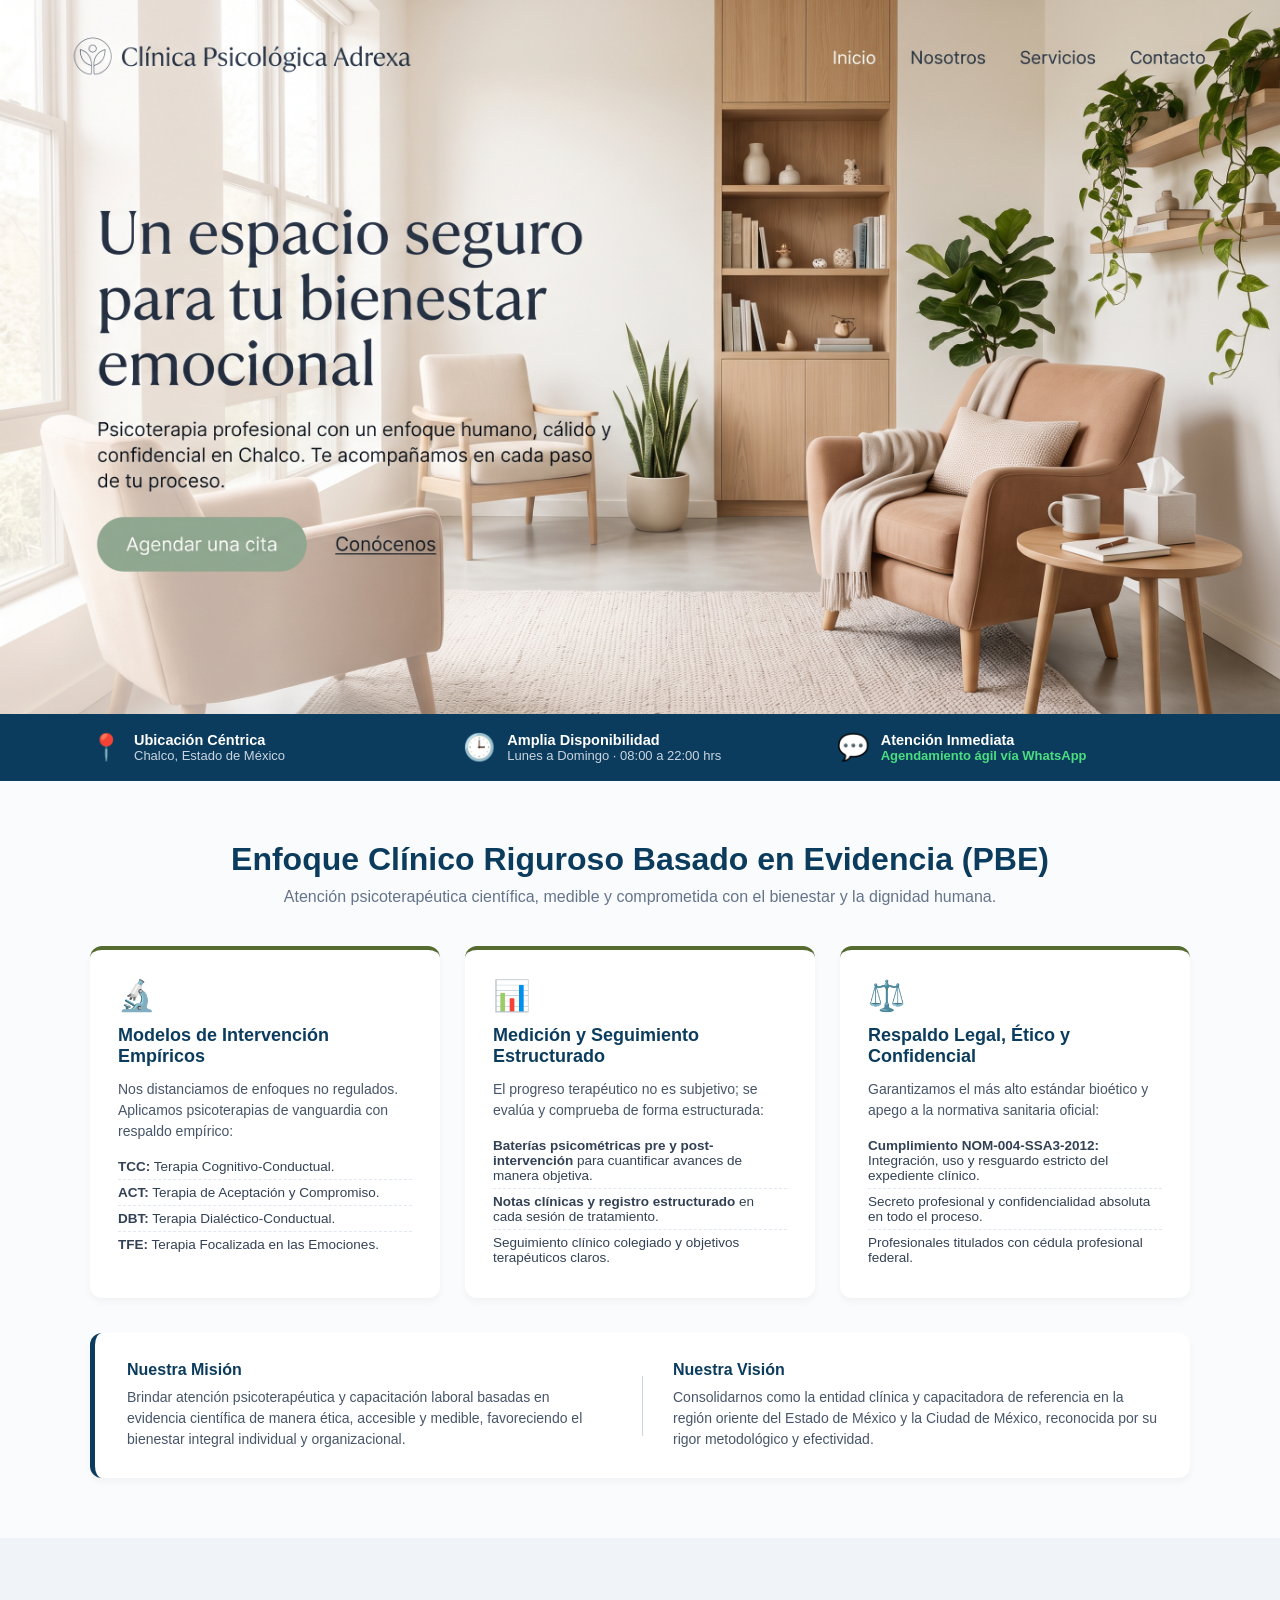
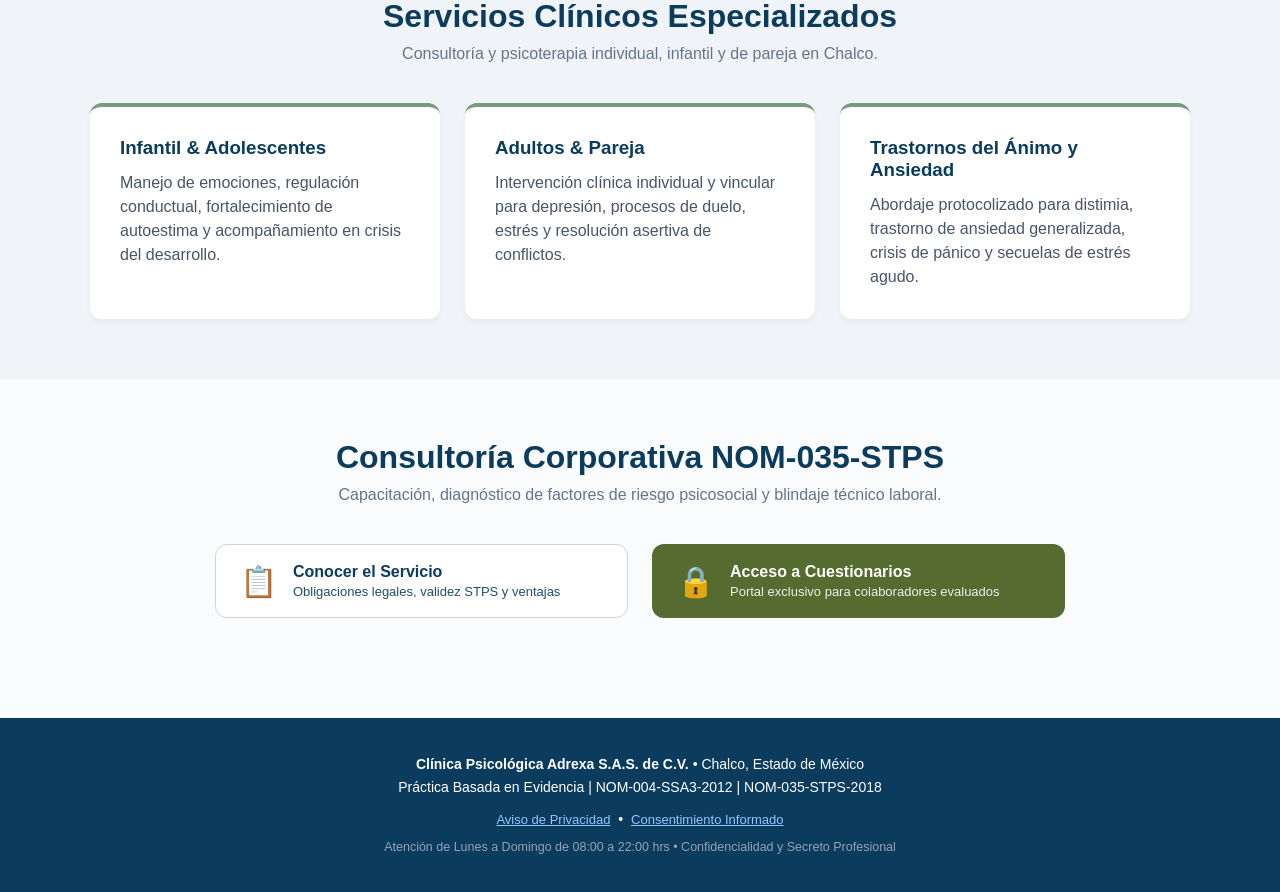
==== index.html @ f2e5c0a6 "Repara jerarquia de modales y vinculacion DOM en app.js" ====
<!DOCTYPE html>
<html lang="es">
<head>
  <meta charset="UTF-8">
  <meta name="viewport" content="width=device-width, initial-scale=1.0">
  <title>Clínica Psicológica Adrexa</title>
  <link rel="stylesheet" href="styles.css">
</head>
<body>

  <!-- PORTADA HERO -->
  <header class="hero-wrapper">
    <div class="hero-image-container">
      <img src="hero.jpg" alt="Clínica Psicológica Adrexa - Consultorio y Bienestar Emocional" class="hero-img">
      <a href="https://wa.me/5215538154148?text=Hola,%20me%20gustaría%20agendar%20una%20cita%20en%20Clínica%20Psicológica%20Adrexa" target="_blank" class="hotspot btn-cita" title="Agendar una cita por WhatsApp"></a>
      <a href="#nosotros" class="hotspot btn-conocenos" title="Conoce nuestra clínica"></a>
      <a href="#servicios" class="hotspot nav-servicios" title="Servicios Clínicos"></a>
      <a href="#nom035" class="hotspot nav-contacto" title="Consultoría NOM-035"></a>
    </div>
  </header>

  <!-- BARRA LOGÍSTICA Y CONTACTO RÁPIDO -->
  <section class="logistica-bar">
    <div class="container logistica-grid">
      <div class="logistica-item">
        <span class="logistica-icon">📍</span>
        <div>
          <strong>Ubicación Céntrica</strong>
          <p>Chalco, Estado de México</p>
        </div>
      </div>
      <div class="logistica-item">
        <span class="logistica-icon">🕒</span>
        <div>
          <strong>Amplia Disponibilidad</strong>
          <p>Lunes a Domingo · 08:00 a 22:00 hrs</p>
        </div>
      </div>
      <div class="logistica-item">
        <span class="logistica-icon">💬</span>
        <div>
          <strong>Atención Inmediata</strong>
          <p><a href="https://wa.me/5215538154148?text=Hola,%20solicito%20información%20para%20una%20consulta" target="_blank" class="link-wa">Agendamiento ágil vía WhatsApp</a></p>
        </div>
      </div>
    </div>
  </section>

  <!-- SECCIÓN NOSOTROS Y ENFOQUE BASADO EN EVIDENCIA -->
  <section id="nosotros" class="section">
    <div class="container">
      <h2 class="section-title">Enfoque Clínico Riguroso Basado en Evidencia (PBE)</h2>
      <p class="section-sub">Atención psicoterapéutica científica, medible y comprometida con el bienestar y la dignidad humana.</p>

      <div class="nosotros-grid">
        <div class="nosotros-card">
          <div class="card-icon">🔬</div>
          <h3>Modelos de Intervención Empíricos</h3>
          <p>Nos distanciamos de enfoques no regulados. Aplicamos psicoterapias de vanguardia con respaldo empírico:</p>
          <ul class="lista-modelos">
            <li><strong>TCC:</strong> Terapia Cognitivo-Conductual.</li>
            <li><strong>ACT:</strong> Terapia de Aceptación y Compromiso.</li>
            <li><strong>DBT:</strong> Terapia Dialéctico-Conductual.</li>
            <li><strong>TFE:</strong> Terapia Focalizada en las Emociones.</li>
          </ul>
        </div>

        <div class="nosotros-card">
          <div class="card-icon">📊</div>
          <h3>Medición y Seguimiento Estructurado</h3>
          <p>El progreso terapéutico no es subjetivo; se evalúa y comprueba de forma estructurada:</p>
          <ul class="lista-modelos">
            <li><strong>Baterías psicométricas pre y post-intervención</strong> para cuantificar avances de manera objetiva.</li>
            <li><strong>Notas clínicas y registro estructurado</strong> en cada sesión de tratamiento.</li>
            <li>Seguimiento clínico colegiado y objetivos terapéuticos claros.</li>
          </ul>
        </div>

        <div class="nosotros-card">
          <div class="card-icon">⚖️</div>
          <h3>Respaldo Legal, Ético y Confidencial</h3>
          <p>Garantizamos el más alto estándar bioético y apego a la normativa sanitaria oficial:</p>
          <ul class="lista-modelos">
            <li><strong>Cumplimiento NOM-004-SSA3-2012:</strong> Integración, uso y resguardo estricto del expediente clínico.</li>
            <li>Secreto profesional y confidencialidad absoluta en todo el proceso.</li>
            <li>Profesionales titulados con cédula profesional federal.</li>
          </ul>
        </div>
      </div>

      <!-- FILOSOFÍA INSTITUCIONAL -->
      <div class="filosofia-box">
        <div class="filosofia-item">
          <h4>Nuestra Misión</h4>
          <p>Brindar atención psicoterapéutica y capacitación laboral basadas en evidencia científica de manera ética, accesible y medible, favoreciendo el bienestar integral individual y organizacional.</p>
        </div>
        <div class="filosofia-divider"></div>
        <div class="filosofia-item">
          <h4>Nuestra Visión</h4>
          <p>Consolidarnos como la entidad clínica y capacitadora de referencia en la región oriente del Estado de México y la Ciudad de México, reconocida por su rigor metodológico y efectividad.</p>
        </div>
      </div>
    </div>
  </section>

  <!-- SERVICIOS CLÍNICOS -->
  <section id="servicios" class="section bg-light">
    <div class="container">
      <h2 class="section-title">Servicios Clínicos Especializados</h2>
      <p class="section-sub">Consultoría y psicoterapia individual, infantil y de pareja en Chalco.</p>
      
      <div class="grid-services">
        <div class="card">
          <h3>Infantil & Adolescentes</h3>
          <p>Manejo de emociones, regulación conductual, fortalecimiento de autoestima y acompañamiento en crisis del desarrollo.</p>
        </div>
        <div class="card">
          <h3>Adultos & Pareja</h3>
          <p>Intervención clínica individual y vincular para depresión, procesos de duelo, estrés y resolución asertiva de conflictos.</p>
        </div>
        <div class="card">
          <h3>Trastornos del Ánimo y Ansiedad</h3>
          <p>Abordaje protocolizado para distimia, trastorno de ansiedad generalizada, crisis de pánico y secuelas de estrés agudo.</p>
        </div>
      </div>
    </div>
  </section>

  <!-- MÓDULO NOM-035 INTEGRAL -->
  <section id="nom035" class="section">
    <div class="container">
      <h2 class="section-title">Consultoría Corporativa NOM-035-STPS</h2>
      <p class="section-sub">Capacitación, diagnóstico de factores de riesgo psicosocial y blindaje técnico laboral.</p>

      <!-- DOS BOTONES PRINCIPALES NOM-035 -->
      <div class="nom035-actions-wrapper">
        <button type="button" class="btn-nom btn-info" id="btn-abrir-info">
          <span class="btn-icon">📋</span>
          <span class="btn-text">
            <strong>Conocer el Servicio</strong>
            <small>Obligaciones legales, validez STPS y ventajas</small>
          </span>
        </button>

        <button type="button" class="btn-nom btn-acceso" id="btn-abrir-login">
          <span class="btn-icon">🔒</span>
          <span class="btn-text">
            <strong>Acceso a Cuestionarios</strong>
            <small>Portal exclusivo para colaboradores evaluados</small>
          </span>
        </button>
      </div>

      <!-- MODAL 1: INFORMACIÓN CORPORATIVA Y VENTAJAS -->
      <div id="modal-info-nom" class="modal-overlay hidden">
        <div class="modal-card modal-lg">
          <button type="button" class="modal-close" id="btn-cerrar-info">&times;</button>
          <h3 class="modal-title">Programa Integral NOM-035-STPS y Salud Ocupacional</h3>
          
          <div class="info-content-grid">
            <div class="info-box">
              <h4>¿Qué es la NOM-035?</h4>
              <p>Norma oficial obligatoria en México para identificar, analizar y prevenir factores de riesgo psicosocial, fortaleciendo un entorno organizacional favorable.</p>
            </div>

            <div class="info-box">
              <h4>Validez Oficial STPS y Carpetas de Auditoría</h4>
              <p>Contamos con <strong>capacidad legal para expedir constancias oficiales de competencias laborales (Formato DC-3 de la STPS)</strong> y entregamos carpetas técnicas completas preparadas para inspecciones laborales.</p>
            </div>

            <div class="info-box">
              <h4>Atención a Eventos Traumáticos (ATS y PAP)</h4>
              <p>Aplicación de protocolos de <strong>Primeros Auxilios Psicológicos (PAP)</strong> y <strong>canalización clínica inmediata</strong> para colaboradores que han sufrido asaltos, accidentes o siniestros graves.</p>
            </div>

            <div class="info-box destacada">
              <h4>¿Por qué contratarlo con Clínica Psicológica Adrexa?</h4>
              <ul>
                <li><strong>Dirección y equipo clínico con cédula profesional</strong> en psicología clínica y de la salud.</li>
                <li><strong>Resguardo médico y bioético:</strong> Expedientes clínicos bajo la estricta confidencialidad de la NOM-004-SSA3-2012.</li>
                <li><strong>Solución integral:</strong> Diagnóstico digital, capacitación oficial DC-3 e intervención terapéutica directa.</li>
              </ul>
            </div>
          </div>

          <div class="modal-footer text-center">
            <a href="https://wa.me/5215538154148?text=Hola,%20solicito%20una%20propuesta%20corporativa%20para%20la%20NOM-035" class="btn-cotizar-modal" target="_blank" rel="noopener noreferrer">
              Solicitar propuesta corporativa
            </a>
          </div>
        </div>
      </div>

      <!-- MODAL 2: VENTANA DE ACCESO CON USUARIO Y CONTRASEÑA -->
      <div id="modal-login-nom" class="modal-overlay hidden">
        <div class="modal-card modal-sm">
          <button type="button" class="modal-close" id="btn-cerrar-login">&times;</button>
          <div class="login-header text-center">
            <div class="lock-circle">🔐</div>
            <h3>Portal de Evaluación NOM-035</h3>
            <p>Ingrese las credenciales asignadas por su departamento de Recursos Humanos o Dirección.</p>
          </div>

          <form id="form-login-nom">
            <div class="form-group">
              <label for="nom-user">Usuario / Clave de Empresa</label>
              <input type="text" id="nom-user" required placeholder="Ej. DEMO">
            </div>
            <div class="form-group">
              <label for="nom-pass">Contraseña de Acceso</label>
              <input type="password" id="nom-pass" required placeholder="••••••••">
            </div>
            <div id="login-error-msg" class="login-error hidden">
              Credenciales no válidas. Verifique con su empresa o administrador.
            </div>
            <button type="submit" class="btn-submit-login">Ingresar a la Evaluación</button>
          </form>
        </div>
      </div>

      <!-- MODAL 3: AVISO DE PRIVACIDAD INTEGRAL -->
      <div id="modal-privacidad" class="modal-overlay hidden">
        <div class="modal-card modal-lg">
          <button type="button" class="modal-close" id="btn-cerrar-privacidad">&times;</button>
          <h3 class="modal-title">Aviso de Privacidad Integral</h3>
          <div class="legal-content-scroll">
            <p><strong>Clínica Psicológica Adrexa S.A.S. de C.V.</strong>, con domicilio en Chalco, Estado de México, y portal web <code>clinic-adrexa.com</code>, en estricto cumplimiento con la <strong>Ley Federal de Protección de Datos Personales en Posesión de los Particulares (LFPDPPP)</strong> y la <strong>NOM-004-SSA3-2012 (Del expediente clínico)</strong>, informa:</p>
            
            <h4>1. Datos Personales Sensibles Recabados</h4>
            <p>Recabamos datos de identificación y datos personales sensibles relativos al estado de salud mental, síntomas emocionales, historial clínico y respuestas a cuestionarios estandarizados de la <strong>NOM-035-STPS-2018</strong> y tamizajes de Acontecimientos Traumáticos Severos (ATS).</p>

            <h4>2. Finalidades del Tratamiento</h4>
            <ul>
              <li>Integración y custodia del Expediente Clínico conforme a la NOM-004-SSA3-2012 y el secreto profesional.</li>
              <li>Diagnóstico, calificación técnica y análisis de factores de riesgo psicosocial en el trabajo.</li>
              <li>Emisión de Constancias de Competencias Laborales (Formato DC-3 ante la STPS) y carpetas técnicas de auditoría.</li>
              <li>Canalización clínica inmediata y primeros auxilios psicológicos para trabajadores con afectación postraumática.</li>
            </ul>

            <h4>3. Confidencialidad Estricta y No Represalias</h4>
            <p>Bajo ninguna circunstancia se entregarán respuestas individuales ni expedientes clínicos de los trabajadores a las empresas empleadoras. A las organizaciones solo se les entregan reportes estadísticos globales disociados para el cumplimiento de la norma.</p>

            <h4>4. Ejercicio de Derechos ARCO</h4>
            <p>Usted puede ejercer sus derechos de Acceso, Rectificación, Cancelación y Oposición (ARCO) comunicándose a través de nuestros canales oficiales. La cancelación de datos clínicos se apega a los plazos legales mínimos de conservación de 5 años previstos por la norma sanitaria.</p>

            <h4>5. Emergencias</h4>
            <p>Este portal no sustituye servicios de urgencias médicas ni psiquiátricas. En caso de crisis aguda llame al 911 o a la Línea de la Vida (800 911 2000).</p>
          </div>
        </div>
      </div>

      <!-- MODAL 4: CONSENTIMIENTO INFORMADO -->
      <div id="modal-consentimiento" class="modal-overlay hidden">
        <div class="modal-card modal-lg">
          <button type="button" class="modal-close" id="btn-cerrar-consentimiento">&times;</button>
          <h3 class="modal-title">Consentimiento Informado para Evaluación y Atención Clínica</h3>
          <div class="legal-content-scroll">
            <h4>1. Enfoque Basado en Evidencia</h4>
            <p>Declaro entender que las evaluaciones e intervenciones de Clínica Psicológica Adrexa se basan en la <strong>Práctica Basada en Evidencia (PBE)</strong> mediante modelos de Terapia Cognitivo-Conductual (TCC), Terapia de Aceptación y Compromiso (ACT) y terapias contextuales, a cargo de profesionales con cédula profesional federal.</p>

            <h4>2. Secreto Profesional y Excepciones</h4>
            <p>Toda la información proporcionada está bajo el secreto profesional bioético y legal. Solo se revelará ante orden judicial o cuando exista un riesgo inminente y grave para la vida o integridad de la persona o de terceros.</p>

            <h4>3. Participación en Evaluaciones Laborales NOM-035</h4>
            <p>Entiendo que mi participación tiene fines de evaluación ambiental y de factores de riesgo psicosocial en el centro de trabajo. Mis respuestas son confidenciales y no constituyen un instrumento punitivo ni condicionante de mi empleo.</p>
          </div>
        </div>
      </div>

      <!-- CONTENEDOR PRIVADO (OCULTO POR DEFECTO HASTA INICIAR SESIÓN) -->
      <div id="cuestionario-privado-container" class="hidden">
        <div class="banner-autenticado">
          <div>
            <strong>Empresa Activa:</strong> <span id="empresa-autenticada-label">Empresa Registrada</span>
          </div>
          <button type="button" id="btn-cerrar-sesion" class="btn-logout">Cerrar Sesión</button>
        </div>

        <div class="form-container">
          <!-- PESTAÑAS SELECTORAS DEL TIPO DE EVALUACIÓN -->
          <div class="tabs-evaluacion">
            <button type="button" id="tab-ats" class="btn-tab active" onclick="cambiarModulo('ATS')">
              ⚠️ Guía I: Acontecimientos Traumáticos (ATS)
            </button>
            <button type="button" id="tab-factores" class="btn-tab" onclick="cambiarModulo('FACTORES')">
              📊 Guía II / III: Factores de Riesgo Psicosocial
            </button>
            <button type="button" id="tab-buzon" class="btn-tab" onclick="cambiarModulo('BUZON')">
              🛡️ Buzón Confidencial de Denuncias
            </button>
          </div>

          <!-- DESPLEGABLE INSTITUCIONAL: POLÍTICA DE PREVENCIÓN NOM-035 -->
          <div class="politica-acordeon-box">
            <button type="button" class="btn-acordeon-politica" onclick="togglePolitica()">
              <span>📜 Ver Política Institucional de Prevención NOM-035-STPS-2018</span>
              <span id="icono-acordeon">▼</span>
            </button>
            <div id="contenido-politica" class="contenido-politica-desplegable" style="display: none;">
              <h4>Política de Prevención de Riesgos Psicosociales y Promoción del Entorno Organizacional Favorable</h4>
              <p><strong>Clínica Psicológica Adrexa S.A.S. de C.V.</strong> pone a disposición de las personas trabajadoras los compromisos esenciales que rigen en este centro de trabajo:</p>
              <ul>
                <li><strong>Condiciones seguras:</strong> Mantenimiento de instalaciones dignas, limpias y libres de condiciones peligrosas o insalubres.</li>
                <li><strong>Cargas equitativas:</strong> Distribución balanceada de actividades laborales conforme a las capacidades y jornada contractual.</li>
                <li><strong>Equilibrio vida-trabajo:</strong> Respeto estricto a los días de descanso, límites de jornada y vida personal o familiar.</li>
                <li><strong>Cero violencia laboral:</strong> Prohibición absoluta de acoso, hostigamiento, burlas, maltratos o descalificación laboral.</li>
                <li><strong>Liderazgo y comunicación:</strong> Trato digno por parte de supervisores, retroalimentación constructiva y canales de denuncia confidenciales sin represalias.</li>
              </ul>
              <p class="nota-politica"><em>* Esta política se integra formalmente en el expediente anual de Seguridad y Salud en el Trabajo conforme a las disposiciones de la STPS.</em></p>
            </div>
          </div>

          <!-- MÓDULO 1: GUÍA I - ATS -->
          <div id="modulo-ats">
            <h3>Guía de Referencia I: Tamizaje de Acontecimientos Traumáticos Severos</h3>
            <p class="instrucciones">
              Este cuestionario permite identificar a trabajadores expuestos a acontecimientos traumáticos severos durante o con motivo del trabajo, y canalizarlos para su debida atención clínica confidencial.
            </p>

            <form id="formulario-ats">
              <div class="form-row">
                <input type="text" id="empresa-ats" placeholder="Nombre de la Empresa *" required>
                <input type="text" id="idEmpleado-ats" placeholder="ID / Folio de Colaborador *" required>
              </div>
              <div class="form-row">
                <input type="text" id="nombre-ats" placeholder="Nombre completo (Opcional)">
                <input type="text" id="puesto-ats" placeholder="Puesto o Área de trabajo *" required>
              </div>

              <!-- SECCIÓN I: ACONTECIMIENTO -->
              <div class="categoria-header">
                <h4>Sección I: Acontecimientos Traumáticos Durante o con Motivo del Trabajo</h4>
              </div>
              <p class="instrucciones-sec">¿Ha presenciado o sufrido alguna vez, durante o con motivo del trabajo, alguno de los siguientes eventos?</p>

              <div class="pregunta-box">
                <p class="pregunta-texto"><strong>1.</strong> Accidente de trabajo grave que tenga como consecuencia la muerte, la pérdida de un miembro o una lesión grave.</p>
                <div class="opciones-ats">
                  <label><input type="radio" name="ats_1" value="si" onchange="verificarSeccionI()" required> Sí</label>
                  <label><input type="radio" name="ats_1" value="no" onchange="verificarSeccionI()"> No</label>
                </div>
              </div>

              <div class="pregunta-box">
                <p class="pregunta-texto"><strong>2.</strong> Asalto con violencia, secuestro o amenaza grave a su integridad física o a la de sus compañeros.</p>
                <div class="opciones-ats">
                  <label><input type="radio" name="ats_2" value="si" onchange="verificarSeccionI()" required> Sí</label>
                  <label><input type="radio" name="ats_2" value="no" onchange="verificarSeccionI()"> No</label>
                </div>
              </div>

              <div class="pregunta-box">
                <p class="pregunta-texto"><strong>3.</strong> Actos violentos que causaron lesiones graves o pusieron en peligro la vida de usted o de terceros.</p>
                <div class="opciones-ats">
                  <label><input type="radio" name="ats_3" value="si" onchange="verificarSeccionI()" required> Sí</label>
                  <label><input type="radio" name="ats_3" value="no" onchange="verificarSeccionI()"> No</label>
                </div>
              </div>

              <div class="pregunta-box">
                <p class="pregunta-texto"><strong>4.</strong> Explosiones, derrumbes, incendios u otros siniestros de consecuencias graves.</p>
                <div class="opciones-ats">
                  <label><input type="radio" name="ats_4" value="si" onchange="verificarSeccionI()" required> Sí</label>
                  <label><input type="radio" name="ats_4" value="no" onchange="verificarSeccionI()"> No</label>
                </div>
              </div>

              <!-- CONTENEDOR DE SÍNTOMAS -->
              <div id="bloque-sintomas-ats" style="display: none;">
                <div class="alerta-normativa">
                  <p>Ha seleccionado al menos un evento traumático severo. Por disposición oficial, responda las siguientes preguntas sobre los síntomas experimentados durante el último mes.</p>
                </div>

                <div class="categoria-header">
                  <h4>Sección II: Recuerdos Persistentes sobre el Acontecimiento</h4>
                </div>
                <div class="pregunta-box">
                  <p class="pregunta-texto"><strong>5.</strong> ¿Ha tenido recuerdos recurrentes e involuntarios que le provocan malestar sobre el evento?</p>
                  <div class="opciones-ats">
                    <label><input type="radio" name="ats_5" value="si"> Sí</label>
                    <label><input type="radio" name="ats_5" value="no"> No</label>
                  </div>
                </div>
                <div class="pregunta-box">
                  <p class="pregunta-texto"><strong>6.</strong> ¿Ha tenido sueños de carácter recurrente sobre el acontecimiento que le producen angustia?</p>
                  <div class="opciones-ats">
                    <label><input type="radio" name="ats_6" value="si"> Sí</label>
                    <label><input type="radio" name="ats_6" value="no"> No</label>
                  </div>
                </div>

                <div class="categoria-header">
                  <h4>Sección III: Esfuerzo por Evitar Circunstancias Parecidas</h4>
                </div>
                <div class="pregunta-box">
                  <p class="pregunta-texto"><strong>7.</strong> ¿Se esfuerza por evitar pensamientos, sentimientos o conversaciones sobre el acontecimiento?</p>
                  <div class="opciones-ats">
                    <label><input type="radio" name="ats_7" value="si"> Sí</label>
                    <label><input type="radio" name="ats_7" value="no"> No</label>
                  </div>
                </div>
                <div class="pregunta-box">
                  <p class="pregunta-texto"><strong>8.</strong> ¿Se esfuerza por evitar actividades, lugares o personas que le recuerdan el evento?</p>
                  <div class="opciones-ats">
                    <label><input type="radio" name="ats_8" value="si"> Sí</label>
                    <label><input type="radio" name="ats_8" value="no"> No</label>
                  </div>
                </div>
                <div class="pregunta-box">
                  <p class="pregunta-texto"><strong>9.</strong> ¿Ha tenido dificultad para recordar algún aspecto importante del acontecimiento?</p>
                  <div class="opciones-ats">
                    <label><input type="radio" name="ats_9" value="si"> Sí</label>
                    <label><input type="radio" name="ats_9" value="no"> No</label>
                  </div>
                </div>
                <div class="pregunta-box">
                  <p class="pregunta-texto"><strong>10.</strong> ¿Ha disminuido notablemente su interés en actividades que antes disfrutaba?</p>
                  <div class="opciones-ats">
                    <label><input type="radio" name="ats_10" value="si"> Sí</label>
                    <label><input type="radio" name="ats_10" value="no"> No</label>
                  </div>
                </div>
                <div class="pregunta-box">
                  <p class="pregunta-texto"><strong>11.</strong> ¿Se ha sentido distanciado o distante de los demás?</p>
                  <div class="opciones-ats">
                    <label><input type="radio" name="ats_11" value="si"> Sí</label>
                    <label><input type="radio" name="ats_11" value="no"> No</label>
                  </div>
                </div>

                <div class="categoria-header">
                  <h4>Sección IV: Afectación y Sobresalto</h4>
                </div>
                <div class="pregunta-box">
                  <p class="pregunta-texto"><strong>12.</strong> ¿Ha tenido dificultades para conciliar o mantener el sueño?</p>
                  <div class="opciones-ats">
                    <label><input type="radio" name="ats_12" value="si"> Sí</label>
                    <label><input type="radio" name="ats_12" value="no"> No</label>
                  </div>
                </div>
                <div class="pregunta-box">
                  <p class="pregunta-texto"><strong>13.</strong> ¿Ha estado particularmente irritable o con ataques de enojo?</p>
                  <div class="opciones-ats">
                    <label><input type="radio" name="ats_13" value="si"> Sí</label>
                    <label><input type="radio" name="ats_13" value="no"> No</label>
                  </div>
                </div>
                <div class="pregunta-box">
                  <p class="pregunta-texto"><strong>14.</strong> ¿Ha tenido dificultad para concentrarse?</p>
                  <div class="opciones-ats">
                    <label><input type="radio" name="ats_14" value="si"> Sí</label>
                    <label><input type="radio" name="ats_14" value="no"> No</label>
                  </div>
                </div>
                <div class="pregunta-box">
                  <p class="pregunta-texto"><strong>15.</strong> ¿Ha estado a la defensiva o hiperalerta sin motivo justificado?</p>
                  <div class="opciones-ats">
                    <label><input type="radio" name="ats_15" value="si"> Sí</label>
                    <label><input type="radio" name="ats_15" value="no"> No</label>
                  </div>
                </div>
                <div class="pregunta-box">
                  <p class="pregunta-texto"><strong>16.</strong> ¿Se sobresalta o asusta con facilidad?</p>
                  <div class="opciones-ats">
                    <label><input type="radio" name="ats_16" value="si"> Sí</label>
                    <label><input type="radio" name="ats_16" value="no"> No</label>
                  </div>
                </div>
              </div>

              <div class="consentimiento-check-box">
                <label class="check-legal">
                  <input type="checkbox" id="check-privacidad-ats" required>
                  <span>
                    He leído y acepto el <a href="javascript:void(0)" class="link-abrir-privacidad">Aviso de Privacidad</a> y el 
                    <a href="javascript:void(0)" class="link-abrir-consentimiento">Consentimiento Informado</a>. Otorgo mi autorización para el tratamiento confidencial de mis datos bajo la <strong>NOM-004-SSA3-2012</strong> y <strong>NOM-035-STPS-2018</strong>.
                  </span>
                </label>
              </div>

              <button type="submit" id="btn-enviar-ats" class="btn-submit">Registrar Tamizaje ATS</button>
            </form>
          </div>

          <!-- MÓDULO 2: GUÍA II Y GUÍA III -->
          <div id="modulo-factores" style="display: none;">
            <h3>Evaluación de Factores de Riesgo Psicosocial</h3>
            
            <div class="selector-guia-box">
              <label for="selectorGuia"><strong>Tamaño del Centro de Trabajo / Instrumento:</strong></label>
              <select id="selectorGuia" class="form-select">
                <option value="II">Guía de Referencia II (16 a 50 colaboradores — 46 reactivos)</option>
                <option value="III">Guía de Referencia III (Más de 50 colaboradores — 72 reactivos)</option>
              </select>
            </div>

            <form id="formulario-nom035">
              <div class="form-row">
                <input type="text" id="empresa" placeholder="Nombre de la Empresa *" required>
                <input type="text" id="idEmpleado" placeholder="ID / Folio de Colaborador *" required>
              </div>
              <div class="form-row">
                <input type="text" id="nombre" placeholder="Nombre completo (Opcional)">
                <input type="text" id="puesto" placeholder="Puesto o Área de trabajo *" required>
              </div>

              <div id="contenedor-preguntas"></div>

              <div class="consentimiento-check-box">
                <label class="check-legal">
                  <input type="checkbox" id="check-privacidad-factores" required>
                  <span>
                    He leído y acepto el <a href="javascript:void(0)" class="link-abrir-privacidad">Aviso de Privacidad</a> y el 
                    <a href="javascript:void(0)" class="link-abrir-consentimiento">Consentimiento Informado</a>. Otorgo mi consentimiento para evaluar mis respuestas bajo el resguardo de la <strong>NOM-035-STPS-2018</strong>.
                  </span>
                </label>
              </div>

              <button type="submit" id="btn-enviar" class="btn-submit">Enviar Evaluación y Registrar Diagnóstico</button>
            </form>
          </div>

          <!-- MÓDULO 3: BUZÓN CONFIDENCIAL DE QUEJAS Y DENUNCIAS -->
          <div id="modulo-buzon" style="display: none;">
            <h3>Buzón Seguro y Confidencial de Denuncias NOM-035</h3>
            <p class="instrucciones">
              Mecanismo protegido para señalar actos de violencia laboral, hostigamiento, acoso o condiciones contrarias al entorno organizacional favorable. Garantía de no represalias y atención confidencial por Clínica Psicológica Adrexa.
            </p>

            <form id="formulario-buzon">
              <div class="form-row">
                <input type="text" id="buzon-empresa" placeholder="Nombre de la Empresa *" required>
                <select id="buzon-modalidad" class="form-select" onchange="alternarAnonimatoBuzon()" required>
                  <option value="Identificada">Presentar Denuncia Identificada</option>
                  <option value="Anonima">Presentar Denuncia Anónima</option>
                </select>
              </div>

              <div id="bloque-datos-promovente" class="form-row">
                <input type="text" id="buzon-nombre" placeholder="Nombre completo de quien promueve">
                <input type="text" id="buzon-contacto" placeholder="Puesto y Teléfono/Correo de contacto">
              </div>

              <div class="form-row">
                <input type="text" id="buzon-senalado" placeholder="Nombre(s) y puesto de la persona señalada *" required>
                <select id="buzon-conducta" class="form-select" required>
                  <option value="" disabled selected>Tipo de conducta o situación *</option>
                  <option value="Acoso psicológico o marginación laboral">Acoso psicológico o marginación laboral</option>
                  <option value="Descalificación y trato denigrante">Descalificación y trato denigrante (burlas, gritos)</option>
                  <option value="Sobrecarga desproporcionada hostil">Sobrecarga de trabajo u órdenes hostiles</option>
                  <option value="Amenazas o intimidación">Amenazas o intimidación de despido/sanción</option>
                  <option value="Agresión física o violencia directa">Agresión física o violencia directa</option>
                  <option value="Otra práctica contraria a la NOM-035">Otra práctica contraria a la NOM-035</option>
                </select>
              </div>

              <div class="pregunta-box">
                <p class="pregunta-texto"><strong>Narración de los hechos:</strong> Describa fechas, lugar, sucesos concretos y testigos si los hubiera.</p>
                <textarea id="buzon-hechos" rows="5" class="form-textarea" placeholder="Escriba aquí los detalles de la situación..." required></textarea>
              </div>

              <button type="submit" id="btn-enviar-buzon" class="btn-submit">Enviar Denuncia Confidencial</button>
            </form>
          </div>
        </div>
      </div>
    </div>
  </section>

  <!-- PIE DE PÁGINA -->
  <footer>
    <p><strong>Clínica Psicológica Adrexa S.A.S. de C.V.</strong> &bull; Chalco, Estado de México</p>
    <p>Práctica Basada en Evidencia | NOM-004-SSA3-2012 | NOM-035-STPS-2018</p>
    <p class="footer-links-legal">
      <a href="javascript:void(0)" class="link-abrir-privacidad">Aviso de Privacidad</a> &bull; 
      <a href="javascript:void(0)" class="link-abrir-consentimiento">Consentimiento Informado</a>
    </p>
    <p class="footer-sub">Atención de Lunes a Domingo de 08:00 a 22:00 hrs &bull; Confidencialidad y Secreto Profesional</p>
  </footer>

  <!-- SCRIPT OFICIAL -->
  <script src="app.js"></script>
</body>
</html>
---- styles.css ----
* {
  margin: 0;
  padding: 0;
  box-sizing: border-box;
  font-family: -apple-system, BlinkMacSystemFont, "Segoe UI", Roboto, sans-serif;
}

body {
  background-color: #fafbfc;
  color: #2c3e50;
}

.hidden {
  display: none !important;
}

/* PORTADA */
.hero-wrapper {
  width: 100%;
  background-color: #f7f5f2;
  display: flex;
  justify-content: center;
}

.hero-image-container {
  position: relative;
  width: 100%;
  max-width: 1920px;
  line-height: 0;
}

.hero-img {
  width: 100%;
  height: auto;
  display: block;
}

.hotspot {
  position: absolute;
  cursor: pointer;
  z-index: 10;
  border-radius: 20px;
}

.btn-cita {
  top: 72.5%;
  left: 7.2%;
  width: 16%;
  height: 6.8%;
}

.btn-conocenos {
  top: 72.5%;
  left: 24.8%;
  width: 10%;
  height: 6.8%;
}

.nav-servicios {
  top: 6%;
  left: 79%;
  width: 7%;
  height: 4%;
}

.nav-contacto {
  top: 6%;
  left: 87.5%;
  width: 7%;
  height: 4%;
}

/* BARRA LOGÍSTICA */
.logistica-bar {
  background-color: #0b3c5d; /* Azul Helénico */
  color: white;
  padding: 18px 20px;
}

.logistica-grid {
  display: flex;
  justify-content: space-between;
  align-items: center;
  gap: 20px;
  flex-wrap: wrap;
}

.logistica-item {
  display: flex;
  align-items: center;
  gap: 12px;
  flex: 1;
  min-width: 240px;
}

.logistica-icon {
  font-size: 26px;
}

.logistica-item strong {
  display: block;
  font-size: 14.5px;
  color: #ffffff;
}

.logistica-item p {
  font-size: 13px;
  color: #cbd5e1;
  margin: 0;
}

.link-wa {
  color: #4ade80;
  text-decoration: none;
  font-weight: 600;
}

.link-wa:hover {
  text-decoration: underline;
}

/* SECCIONES GENERALES */
.section {
  padding: 60px 20px;
}

.bg-light {
  background-color: #f0f4f8;
}

.container {
  max-width: 1100px;
  margin: 0 auto;
}

.section-title {
  color: #0b3c5d;
  font-size: 32px;
  text-align: center;
  margin-bottom: 10px;
}

.section-sub {
  text-align: center;
  color: #64748b;
  margin-bottom: 40px;
  font-size: 16px;
}

/* SECCIÓN NOSOTROS / PBE */
.nosotros-grid {
  display: grid;
  grid-template-columns: repeat(auto-fit, minmax(300px, 1fr));
  gap: 25px;
  margin-bottom: 35px;
}

.nosotros-card {
  background: white;
  padding: 28px;
  border-radius: 12px;
  box-shadow: 0 4px 6px rgba(0,0,0,0.04);
  border-top: 4px solid #556b2f; /* Verde Oliva */
}

.card-icon {
  font-size: 30px;
  margin-bottom: 12px;
}

.nosotros-card h3 {
  color: #0b3c5d;
  font-size: 18px;
  margin-bottom: 12px;
}

.nosotros-card p {
  font-size: 14px;
  line-height: 1.5;
  color: #475569;
  margin-bottom: 12px;
}

.lista-modelos {
  list-style: none;
  padding: 0;
  margin: 0;
}

.lista-modelos li {
  font-size: 13.5px;
  color: #334155;
  padding: 5px 0;
  border-bottom: 1px dashed #e2e8f0;
}

.lista-modelos li:last-child {
  border-bottom: none;
}

/* FILOSOFÍA INSTITUCIONAL */
.filosofia-box {
  background: white;
  border-radius: 12px;
  padding: 28px 32px;
  display: flex;
  gap: 30px;
  align-items: center;
  box-shadow: 0 4px 6px rgba(0,0,0,0.04);
  border-left: 5px solid #0b3c5d;
}

.filosofia-item {
  flex: 1;
}

.filosofia-item h4 {
  color: #0b3c5d;
  font-size: 16px;
  margin-bottom: 8px;
}

.filosofia-item p {
  font-size: 14px;
  line-height: 1.5;
  color: #475569;
  margin: 0;
}

.filosofia-divider {
  width: 1px;
  height: 60px;
  background-color: #cbd5e1;
}

@media (max-width: 768px) {
  .filosofia-box {
    flex-direction: column;
    gap: 16px;
    align-items: flex-start;
  }
  .filosofia-divider {
    display: none;
  }
}

/* SERVICIOS CLÍNICOS */
.grid-services {
  display: grid;
  grid-template-columns: repeat(auto-fit, minmax(280px, 1fr));
  gap: 25px;
}

.card {
  background: white;
  padding: 30px;
  border-radius: 12px;
  box-shadow: 0 4px 6px rgba(0,0,0,0.04);
  border-top: 4px solid #7a9a82;
}

.card h3 {
  color: #0b3c5d;
  margin-bottom: 12px;
}

.card p {
  line-height: 1.5;
  color: #475569;
}

/* DOS BOTONES NOM-035 */
.nom035-actions-wrapper {
  display: flex;
  justify-content: center;
  gap: 24px;
  margin: 30px auto 40px auto;
  max-width: 850px;
  flex-wrap: wrap;
}

.btn-nom {
  flex: 1;
  min-width: 280px;
  display: flex;
  align-items: center;
  gap: 16px;
  padding: 18px 24px;
  border-radius: 12px;
  border: 1.5px solid transparent;
  cursor: pointer;
  transition: all 0.25s ease;
  text-align: left;
}

.btn-nom .btn-icon {
  font-size: 30px;
}

.btn-nom .btn-text strong {
  display: block;
  font-size: 16px;
  margin-bottom: 3px;
}

.btn-nom .btn-text small {
  display: block;
  font-size: 13px;
  opacity: 0.9;
}

.btn-nom.btn-info {
  background-color: #ffffff;
  border-color: #cbd5e1;
  color: #0b3c5d;
}

.btn-nom.btn-info:hover {
  border-color: #0b3c5d;
  transform: translateY(-2px);
  box-shadow: 0 6px 18px rgba(11, 60, 93, 0.1);
}

.btn-nom.btn-acceso {
  background-color: #556b2f;
  color: #ffffff;
}

.btn-nom.btn-acceso:hover {
  background-color: #435424;
  transform: translateY(-2px);
  box-shadow: 0 6px 18px rgba(85, 107, 47, 0.25);
}

/* MODALES */
.modal-overlay {
  position: fixed;
  inset: 0;
  background-color: rgba(15, 23, 42, 0.65);
  display: flex;
  align-items: center;
  justify-content: center;
  z-index: 1000;
  padding: 20px;
  backdrop-filter: blur(4px);
}

.modal-card {
  background: #ffffff;
  border-radius: 14px;
  position: relative;
  width: 100%;
  max-height: 90vh;
  overflow-y: auto;
  padding: 32px;
  box-shadow: 0 10px 30px rgba(0, 0, 0, 0.2);
}

.modal-lg { max-width: 820px; }
.modal-sm { max-width: 440px; }

.modal-close {
  position: absolute;
  top: 16px;
  right: 18px;
  background: transparent;
  border: none;
  font-size: 26px;
  color: #64748b;
  cursor: pointer;
}

.modal-title {
  color: #0b3c5d;
  font-size: 21px;
  margin-bottom: 24px;
}

.info-content-grid {
  display: grid;
  grid-template-columns: repeat(auto-fit, minmax(320px, 1fr));
  gap: 20px;
}

.info-box {
  background-color: #f8fafc;
  border: 1px solid #e2e8f0;
  padding: 20px;
  border-radius: 10px;
}

.info-box h4 {
  color: #0b3c5d;
  margin-bottom: 10px;
  font-size: 16px;
}

.info-box.destacada {
  border-left: 4px solid #556b2f;
  background-color: #fdfdfd;
}

.btn-cotizar-modal {
  display: inline-block;
  background-color: #22c55e;
  color: #ffffff;
  font-weight: 700;
  text-decoration: none;
  padding: 14px 28px;
  border-radius: 8px;
  margin-top: 24px;
}

.lock-circle {
  font-size: 38px;
  margin-bottom: 10px;
}

.login-header h3 {
  color: #0b3c5d;
  margin-bottom: 6px;
}

.login-header p {
  color: #64748b;
  font-size: 13.5px;
  margin-bottom: 20px;
}

.form-group {
  margin-bottom: 16px;
  text-align: left;
}

.form-group label {
  display: block;
  font-size: 13.5px;
  font-weight: 600;
  color: #334155;
  margin-bottom: 6px;
}

.form-group input {
  width: 100%;
  padding: 12px 14px;
  border: 1px solid #cbd5e1;
  border-radius: 8px;
  font-size: 14.5px;
}

.form-group input:focus {
  border-color: #556b2f;
  outline: none;
}

.btn-submit-login {
  width: 100%;
  background-color: #556b2f;
  color: #ffffff;
  border: none;
  padding: 14px;
  border-radius: 8px;
  font-weight: 700;
  cursor: pointer;
  margin-top: 10px;
}

.login-error {
  color: #dc2626;
  font-size: 13px;
  margin-bottom: 12px;
}

/* BANNER DE AUTENTICADO */
.banner-autenticado {
  display: flex;
  justify-content: space-between;
  align-items: center;
  background-color: #f0fdf4;
  border: 1px solid #22c55e;
  padding: 14px 20px;
  border-radius: 8px;
  margin-bottom: 24px;
}

.btn-logout {
  background: transparent;
  border: 1px solid #dc2626;
  color: #dc2626;
  padding: 6px 14px;
  border-radius: 6px;
  cursor: pointer;
  font-size: 13px;
  font-weight: 600;
}

/* FORMULARIO Y CONTENEDORES NOM-035 */
.form-container {
  background: white;
  padding: 35px;
  border-radius: 12px;
  max-width: 850px;
  margin: 0 auto;
  box-shadow: 0 4px 6px rgba(0,0,0,0.05);
}

.form-container h3 {
  color: #0b3c5d;
  margin-bottom: 8px;
}

.form-row {
  display: flex;
  gap: 15px;
  margin-top: 15px;
}

.form-row input {
  flex: 1;
  padding: 12px;
  border: 1px solid #cbd5e1;
  border-radius: 6px;
  font-size: 15px;
}

.pregunta-box {
  background: #f8fafc;
  padding: 15px;
  border-radius: 8px;
  margin-top: 20px;
}

.pregunta-box p {
  font-weight: 600;
  margin-bottom: 10px;
}

.pregunta-box label {
  display: inline-block;
  margin-right: 15px;
  font-size: 14px;
}

.btn-submit {
  width: 100%;
  background-color: #7a9a82;
  color: white;
  border: none;
  padding: 15px;
  font-size: 16px;
  font-weight: bold;
  border-radius: 8px;
  cursor: pointer;
  margin-top: 25px;
  transition: background-color 0.2s;
}

.btn-submit:hover {
  background-color: #6a8671;
}

.categoria-header {
  background-color: #0b3c5d;
  color: white;
  padding: 12px 18px;
  border-radius: 8px;
  margin-top: 30px;
  margin-bottom: 15px;
}

.categoria-header h4 {
  color: white;
  margin: 0;
  font-size: 16px;
  letter-spacing: 0.5px;
}

.pregunta-texto {
  font-size: 15px;
  color: #1e293b;
  margin-bottom: 12px;
  line-height: 1.4;
}

.opciones-nom {
  display: flex;
  flex-wrap: wrap;
  gap: 15px;
}

.opciones-nom label {
  background: white;
  border: 1px solid #cbd5e1;
  padding: 8px 14px;
  border-radius: 20px;
  cursor: pointer;
  font-size: 13.5px;
  display: flex;
  align-items: center;
  gap: 6px;
  transition: all 0.2s;
}

.opciones-nom label:hover {
  border-color: #7a9a82;
  background-color: #f1f5f9;
}

.opciones-nom input[type="radio"] {
  accent-color: #0b3c5d;
}

.selector-guia-box {
  background-color: #f1f5f9;
  border-left: 5px solid #0b3c5d;
  padding: 18px 20px;
  border-radius: 8px;
  margin-bottom: 25px;
  display: flex;
  flex-direction: column;
  gap: 8px;
}

.selector-guia-box label {
  color: #0b3c5d;
  font-size: 15px;
}

.form-select {
  padding: 12px;
  border: 1.5px solid #cbd5e1;
  border-radius: 6px;
  font-size: 15px;
  font-weight: 500;
  color: #1e293b;
  background-color: #ffffff;
  cursor: pointer;
  outline: none;
  transition: border-color 0.2s;
}

.form-select:focus {
  border-color: #0b3c5d;
}

.tabs-evaluacion {
  display: flex;
  gap: 12px;
  margin-bottom: 25px;
  flex-wrap: wrap;
}

.btn-tab {
  flex: 1;
  min-width: 260px;
  padding: 14px 20px;
  background-color: #e2e8f0;
  color: #1e293b;
  border: none;
  border-radius: 8px;
  font-size: 14.5px;
  font-weight: 600;
  cursor: pointer;
  transition: all 0.25s ease;
}

.btn-tab.active {
  background-color: #0b3c5d;
  color: #ffffff;
  box-shadow: 0 4px 10px rgba(11, 60, 93, 0.2);
}

.btn-tab:hover:not(.active) {
  background-color: #cbd5e1;
}

.opciones-ats {
  display: flex;
  gap: 20px;
  margin-top: 10px;
}

.opciones-ats label {
  background: white;
  border: 1px solid #cbd5e1;
  padding: 8px 24px;
  border-radius: 20px;
  cursor: pointer;
  font-size: 14px;
  font-weight: 500;
  display: flex;
  align-items: center;
  gap: 8px;
  transition: all 0.2s;
}

.opciones-ats label:hover {
  border-color: #0b3c5d;
  background-color: #f8fafc;
}

.alerta-normativa {
  background-color: #fef3c7;
  border-left: 4px solid #f59e0b;
  padding: 12px 16px;
  border-radius: 6px;
  margin: 20px 0;
  font-size: 14px;
  color: #92400e;
  line-height: 1.4;
}

.instrucciones-sec {
  font-size: 14px;
  color: #475569;
  margin-bottom: 12px;
}

.politica-acordeon-box {
  margin-bottom: 25px;
  border: 1px solid #cbd5e1;
  border-radius: 8px;
  overflow: hidden;
  background-color: #ffffff;
}

.btn-acordeon-politica {
  width: 100%;
  padding: 14px 18px;
  background-color: #f8fafc;
  border: none;
  display: flex;
  justify-content: space-between;
  align-items: center;
  font-size: 14.5px;
  font-weight: 600;
  color: #0b3c5d;
  cursor: pointer;
  text-align: left;
  transition: background-color 0.2s ease;
}

.btn-acordeon-politica:hover {
  background-color: #edf2f7;
}

.contenido-politica-desplegable {
  padding: 20px;
  border-top: 1px solid #e2e8f0;
  background-color: #ffffff;
  color: #334155;
  font-size: 13.5px;
  line-height: 1.6;
}

.contenido-politica-desplegable h4 {
  color: #0b3c5d;
  margin-top: 0;
  margin-bottom: 10px;
  font-size: 15px;
}

.contenido-politica-desplegable ul {
  padding-left: 20px;
  margin: 10px 0;
}

.contenido-politica-desplegable li {
  margin-bottom: 6px;
}

.nota-politica {
  font-size: 12px;
  color: #64748b;
  margin-top: 12px;
}

.form-textarea {
  width: 100%;
  padding: 12px 15px;
  border: 1px solid #cbd5e1;
  border-radius: 6px;
  font-family: inherit;
  font-size: 14px;
  color: #1e293b;
  resize: vertical;
  outline: none;
  box-sizing: border-box;
}

.form-textarea:focus {
  border-color: #0b3c5d;
  box-shadow: 0 0 0 2px rgba(11, 60, 93, 0.15);
}

footer {
  background-color: #0b3c5d;
  color: white;
  text-align: center;
  padding: 35px 20px;
  font-size: 14px;
  line-height: 1.6;
}

.footer-sub {
  font-size: 12.5px;
  color: #94a3b8;
  margin-top: 6px;
}

@media (max-width: 768px) {
  .form-row {
    flex-direction: column;
    gap: 10px;
  }
}
/* ESTILOS DE LEGALIDAD, CONSENTIMIENTO Y MODALES SCROLL */
.consentimiento-check-box {
  margin: 20px 0 15px 0;
  padding: 14px 16px;
  background-color: #f8fafc;
  border: 1px solid #cbd5e1;
  border-radius: 8px;
  text-align: left;
}

.check-legal {
  display: flex !important;
  align-items: flex-start;
  gap: 12px;
  cursor: pointer;
}

.check-legal input[type="checkbox"] {
  width: 18px;
  height: 18px;
  margin-top: 2px;
  accent-color: #0b3c5d;
  flex-shrink: 0;
  cursor: pointer;
}

.check-legal span {
  font-size: 13px;
  color: #334155;
  line-height: 1.5;
}

.check-legal a {
  color: #0b3c5d;
  font-weight: 600;
  text-decoration: underline;
}

.legal-content-scroll {
  max-height: 60vh;
  overflow-y: auto;
  padding-right: 12px;
  text-align: left;
  font-size: 14px;
  color: #334155;
  line-height: 1.6;
}

.legal-content-scroll h4 {
  color: #0b3c5d;
  margin-top: 16px;
  margin-bottom: 6px;
  font-size: 15px;
}

.legal-content-scroll ul {
  padding-left: 20px;
  margin-bottom: 12px;
}

.legal-content-scroll li {
  margin-bottom: 6px;
}

.footer-links-legal {
  margin: 10px 0 6px 0;
}

.footer-links-legal a {
  color: #93c5fd;
  text-decoration: underline;
  font-size: 13px;
  margin: 0 4px;
  cursor: pointer;
}

.footer-links-legal a:hover {
  color: #ffffff;
}
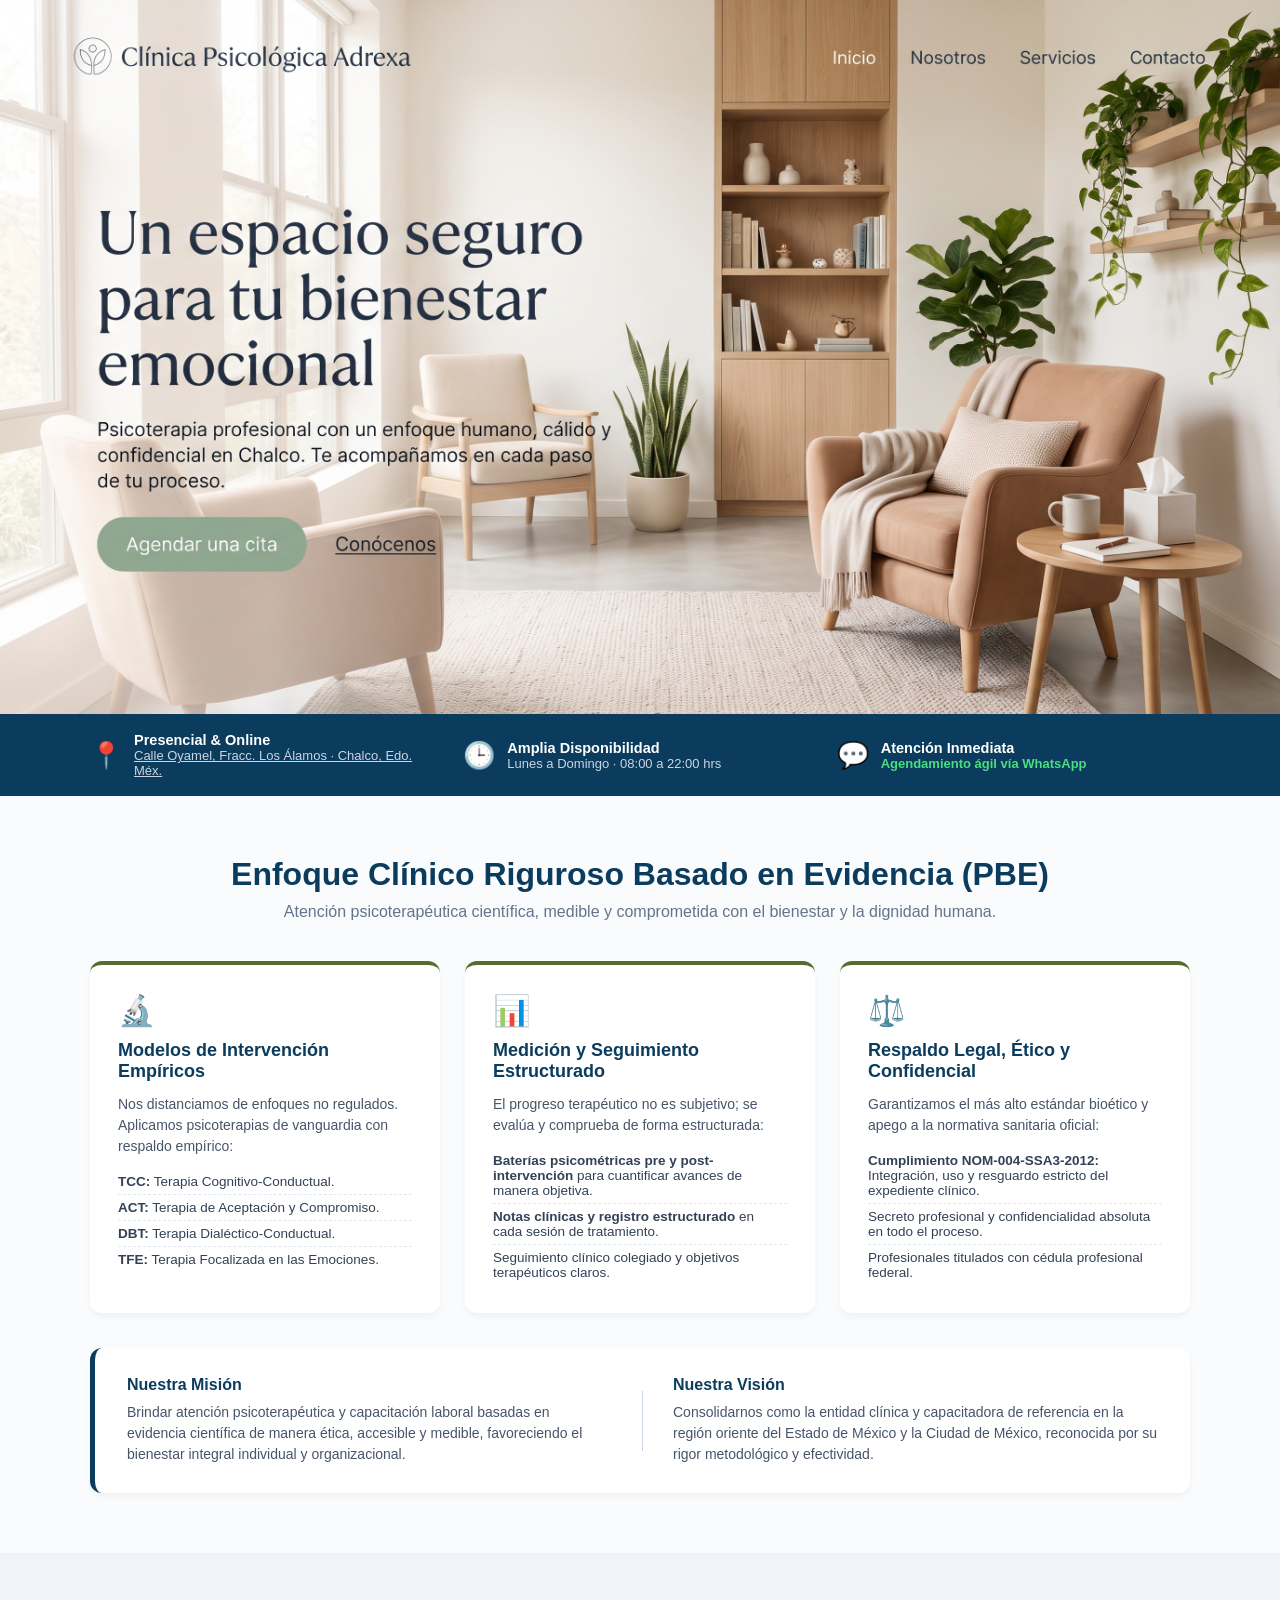
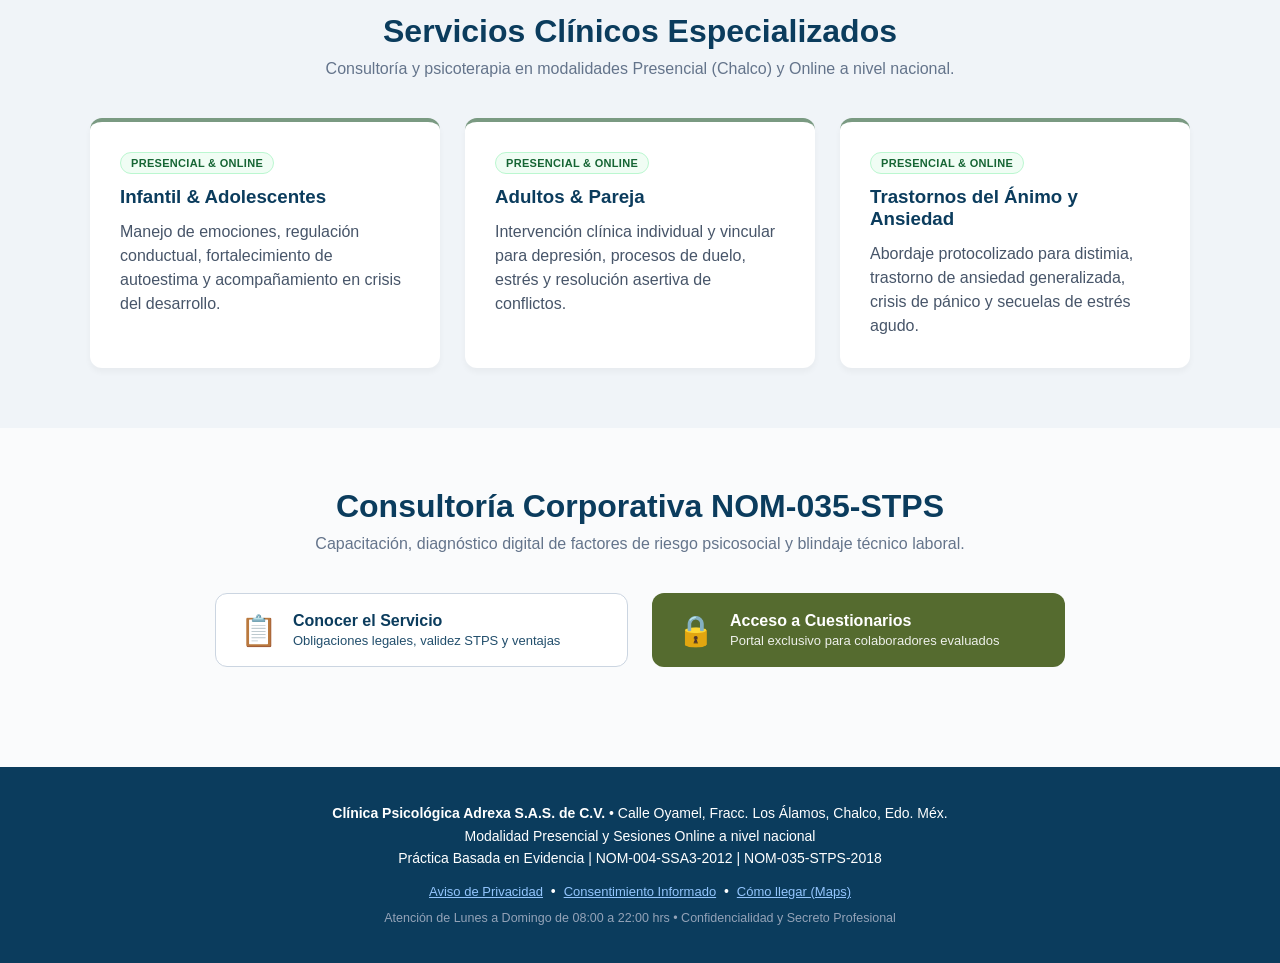
==== commit 349180af: "Actualiza ubicacion en Maps, modalidad online dual y modales legales" ====
--- a/index.html
+++ b/index.html
@@ -25,8 +25,12 @@
       <div class="logistica-item">
         <span class="logistica-icon">📍</span>
         <div>
-          <strong>Ubicación Céntrica</strong>
-          <p>Chalco, Estado de México</p>
+          <strong>Presencial & Online</strong>
+          <p>
+            <a href="https://maps.app.goo.gl/oZojsbTwyhfwvNK37" target="_blank" rel="noopener noreferrer" class="link-ubicacion" title="Ver ubicación en Google Maps">
+              Calle Oyamel, Fracc. Los Álamos · Chalco, Edo. Méx.
+            </a>
+          </p>
         </div>
       </div>
       <div class="logistica-item">
@@ -107,18 +111,21 @@
   <section id="servicios" class="section bg-light">
     <div class="container">
       <h2 class="section-title">Servicios Clínicos Especializados</h2>
-      <p class="section-sub">Consultoría y psicoterapia individual, infantil y de pareja en Chalco.</p>
+      <p class="section-sub">Consultoría y psicoterapia en modalidades Presencial (Chalco) y Online a nivel nacional.</p>
       
       <div class="grid-services">
         <div class="card">
+          <div class="modalidad-badge">Presencial & Online</div>
           <h3>Infantil & Adolescentes</h3>
           <p>Manejo de emociones, regulación conductual, fortalecimiento de autoestima y acompañamiento en crisis del desarrollo.</p>
         </div>
         <div class="card">
+          <div class="modalidad-badge">Presencial & Online</div>
           <h3>Adultos & Pareja</h3>
           <p>Intervención clínica individual y vincular para depresión, procesos de duelo, estrés y resolución asertiva de conflictos.</p>
         </div>
         <div class="card">
+          <div class="modalidad-badge">Presencial & Online</div>
           <h3>Trastornos del Ánimo y Ansiedad</h3>
           <p>Abordaje protocolizado para distimia, trastorno de ansiedad generalizada, crisis de pánico y secuelas de estrés agudo.</p>
         </div>
@@ -130,7 +137,7 @@
   <section id="nom035" class="section">
     <div class="container">
       <h2 class="section-title">Consultoría Corporativa NOM-035-STPS</h2>
-      <p class="section-sub">Capacitación, diagnóstico de factores de riesgo psicosocial y blindaje técnico laboral.</p>
+      <p class="section-sub">Capacitación, diagnóstico digital de factores de riesgo psicosocial y blindaje técnico laboral.</p>
 
       <!-- DOS BOTONES PRINCIPALES NOM-035 -->
       <div class="nom035-actions-wrapper">
@@ -164,6 +171,11 @@
             </div>
 
             <div class="info-box">
+              <h4>Aplicación 100% Digital y Presencial</h4>
+              <p>Plataforma web con acceso seguro para aplicar los instrumentos tanto en centros de trabajo como a colaboradores en esquema de teletrabajo (Home Office) en todo México.</p>
+            </div>
+
+            <div class="info-box">
               <h4>Validez Oficial STPS y Carpetas de Auditoría</h4>
               <p>Contamos con <strong>capacidad legal para expedir constancias oficiales de competencias laborales (Formato DC-3 de la STPS)</strong> y entregamos carpetas técnicas completas preparadas para inspecciones laborales.</p>
             </div>
@@ -224,7 +236,7 @@
           <button type="button" class="modal-close" id="btn-cerrar-privacidad">&times;</button>
           <h3 class="modal-title">Aviso de Privacidad Integral</h3>
           <div class="legal-content-scroll">
-            <p><strong>Clínica Psicológica Adrexa S.A.S. de C.V.</strong>, con domicilio en Chalco, Estado de México, y portal web <code>clinic-adrexa.com</code>, en estricto cumplimiento con la <strong>Ley Federal de Protección de Datos Personales en Posesión de los Particulares (LFPDPPP)</strong> y la <strong>NOM-004-SSA3-2012 (Del expediente clínico)</strong>, informa:</p>
+            <p><strong>Clínica Psicológica Adrexa S.A.S. de C.V.</strong>, con domicilio en Calle Oyamel, Fracc. Los Álamos, Chalco, Estado de México, y portal web <code>clinic-adrexa.com</code>, en estricto cumplimiento con la <strong>Ley Federal de Protección de Datos Personales en Posesión de los Particulares (LFPDPPP)</strong> y la <strong>NOM-004-SSA3-2012 (Del expediente clínico)</strong>, informa:</p>
             
             <h4>1. Datos Personales Sensibles Recabados</h4>
             <p>Recabamos datos de identificación y datos personales sensibles relativos al estado de salud mental, síntomas emocionales, historial clínico y respuestas a cuestionarios estandarizados de la <strong>NOM-035-STPS-2018</strong> y tamizajes de Acontecimientos Traumáticos Severos (ATS).</p>
@@ -232,7 +244,7 @@
             <h4>2. Finalidades del Tratamiento</h4>
             <ul>
               <li>Integración y custodia del Expediente Clínico conforme a la NOM-004-SSA3-2012 y el secreto profesional.</li>
-              <li>Diagnóstico, calificación técnica y análisis de factores de riesgo psicosocial en el trabajo.</li>
+              <li>Diagnóstico, calificación técnica y análisis de factores de riesgo psicosocial en el trabajo en modalidades presencial y remota.</li>
               <li>Emisión de Constancias de Competencias Laborales (Formato DC-3 ante la STPS) y carpetas técnicas de auditoría.</li>
               <li>Canalización clínica inmediata y primeros auxilios psicológicos para trabajadores con afectación postraumática.</li>
             </ul>
@@ -468,6 +480,7 @@
                 </div>
               </div>
 
+              <!-- CHECKBOX LEGAL OBLIGATORIO -->
               <div class="consentimiento-check-box">
                 <label class="check-legal">
                   <input type="checkbox" id="check-privacidad-ats" required>
@@ -506,6 +519,7 @@
 
               <div id="contenedor-preguntas"></div>
 
+              <!-- CHECKBOX LEGAL OBLIGATORIO -->
               <div class="consentimiento-check-box">
                 <label class="check-legal">
                   <input type="checkbox" id="check-privacidad-factores" required>
@@ -569,11 +583,13 @@
 
   <!-- PIE DE PÁGINA -->
   <footer>
-    <p><strong>Clínica Psicológica Adrexa S.A.S. de C.V.</strong> &bull; Chalco, Estado de México</p>
+    <p><strong>Clínica Psicológica Adrexa S.A.S. de C.V.</strong> &bull; Calle Oyamel, Fracc. Los Álamos, Chalco, Edo. Méx.</p>
+    <p>Modalidad Presencial y Sesiones Online a nivel nacional</p>
     <p>Práctica Basada en Evidencia | NOM-004-SSA3-2012 | NOM-035-STPS-2018</p>
     <p class="footer-links-legal">
       <a href="javascript:void(0)" class="link-abrir-privacidad">Aviso de Privacidad</a> &bull; 
-      <a href="javascript:void(0)" class="link-abrir-consentimiento">Consentimiento Informado</a>
+      <a href="javascript:void(0)" class="link-abrir-consentimiento">Consentimiento Informado</a> &bull; 
+      <a href="https://maps.app.goo.gl/oZojsbTwyhfwvNK37" target="_blank" rel="noopener noreferrer">Cómo llegar (Maps)</a>
     </p>
     <p class="footer-sub">Atención de Lunes a Domingo de 08:00 a 22:00 hrs &bull; Confidencialidad y Secreto Profesional</p>
   </footer>
@@ -581,4 +597,4 @@
   <!-- SCRIPT OFICIAL -->
   <script src="app.js"></script>
 </body>
-</html>
+</html>
--- a/styles.css
+++ b/styles.css
@@ -14,7 +14,7 @@
   display: none !important;
 }
 
-/* PORTADA */
+/* PORTADA HERO */
 .hero-wrapper {
   width: 100%;
   background-color: #f7f5f2;
@@ -107,6 +107,16 @@
   font-size: 13px;
   color: #cbd5e1;
   margin: 0;
+}
+
+.link-ubicacion {
+  color: #cbd5e1;
+  text-decoration: underline;
+  transition: color 0.2s ease;
+}
+
+.link-ubicacion:hover {
+  color: #ffffff;
 }
 
 .link-wa {
@@ -257,6 +267,7 @@
   border-radius: 12px;
   box-shadow: 0 4px 6px rgba(0,0,0,0.04);
   border-top: 4px solid #7a9a82;
+  position: relative;
 }
 
 .card h3 {
@@ -267,6 +278,20 @@
 .card p {
   line-height: 1.5;
   color: #475569;
+}
+
+.modalidad-badge {
+  display: inline-block;
+  background-color: #f0fdf4;
+  color: #166534;
+  border: 1px solid #bbf7d0;
+  font-size: 11px;
+  font-weight: 700;
+  padding: 4px 10px;
+  border-radius: 12px;
+  margin-bottom: 12px;
+  letter-spacing: 0.3px;
+  text-transform: uppercase;
 }
 
 /* DOS BOTONES NOM-035 */
@@ -793,27 +818,6 @@
   box-shadow: 0 0 0 2px rgba(11, 60, 93, 0.15);
 }
 
-footer {
-  background-color: #0b3c5d;
-  color: white;
-  text-align: center;
-  padding: 35px 20px;
-  font-size: 14px;
-  line-height: 1.6;
-}
-
-.footer-sub {
-  font-size: 12.5px;
-  color: #94a3b8;
-  margin-top: 6px;
-}
-
-@media (max-width: 768px) {
-  .form-row {
-    flex-direction: column;
-    gap: 10px;
-  }
-}
 /* ESTILOS DE LEGALIDAD, CONSENTIMIENTO Y MODALES SCROLL */
 .consentimiento-check-box {
   margin: 20px 0 15px 0;
@@ -878,6 +882,16 @@
   margin-bottom: 6px;
 }
 
+/* PIE DE PÁGINA */
+footer {
+  background-color: #0b3c5d;
+  color: white;
+  text-align: center;
+  padding: 35px 20px;
+  font-size: 14px;
+  line-height: 1.6;
+}
+
 .footer-links-legal {
   margin: 10px 0 6px 0;
 }
@@ -893,3 +907,16 @@
 .footer-links-legal a:hover {
   color: #ffffff;
 }
+
+.footer-sub {
+  font-size: 12.5px;
+  color: #94a3b8;
+  margin-top: 6px;
+}
+
+@media (max-width: 768px) {
+  .form-row {
+    flex-direction: column;
+    gap: 10px;
+  }
+}
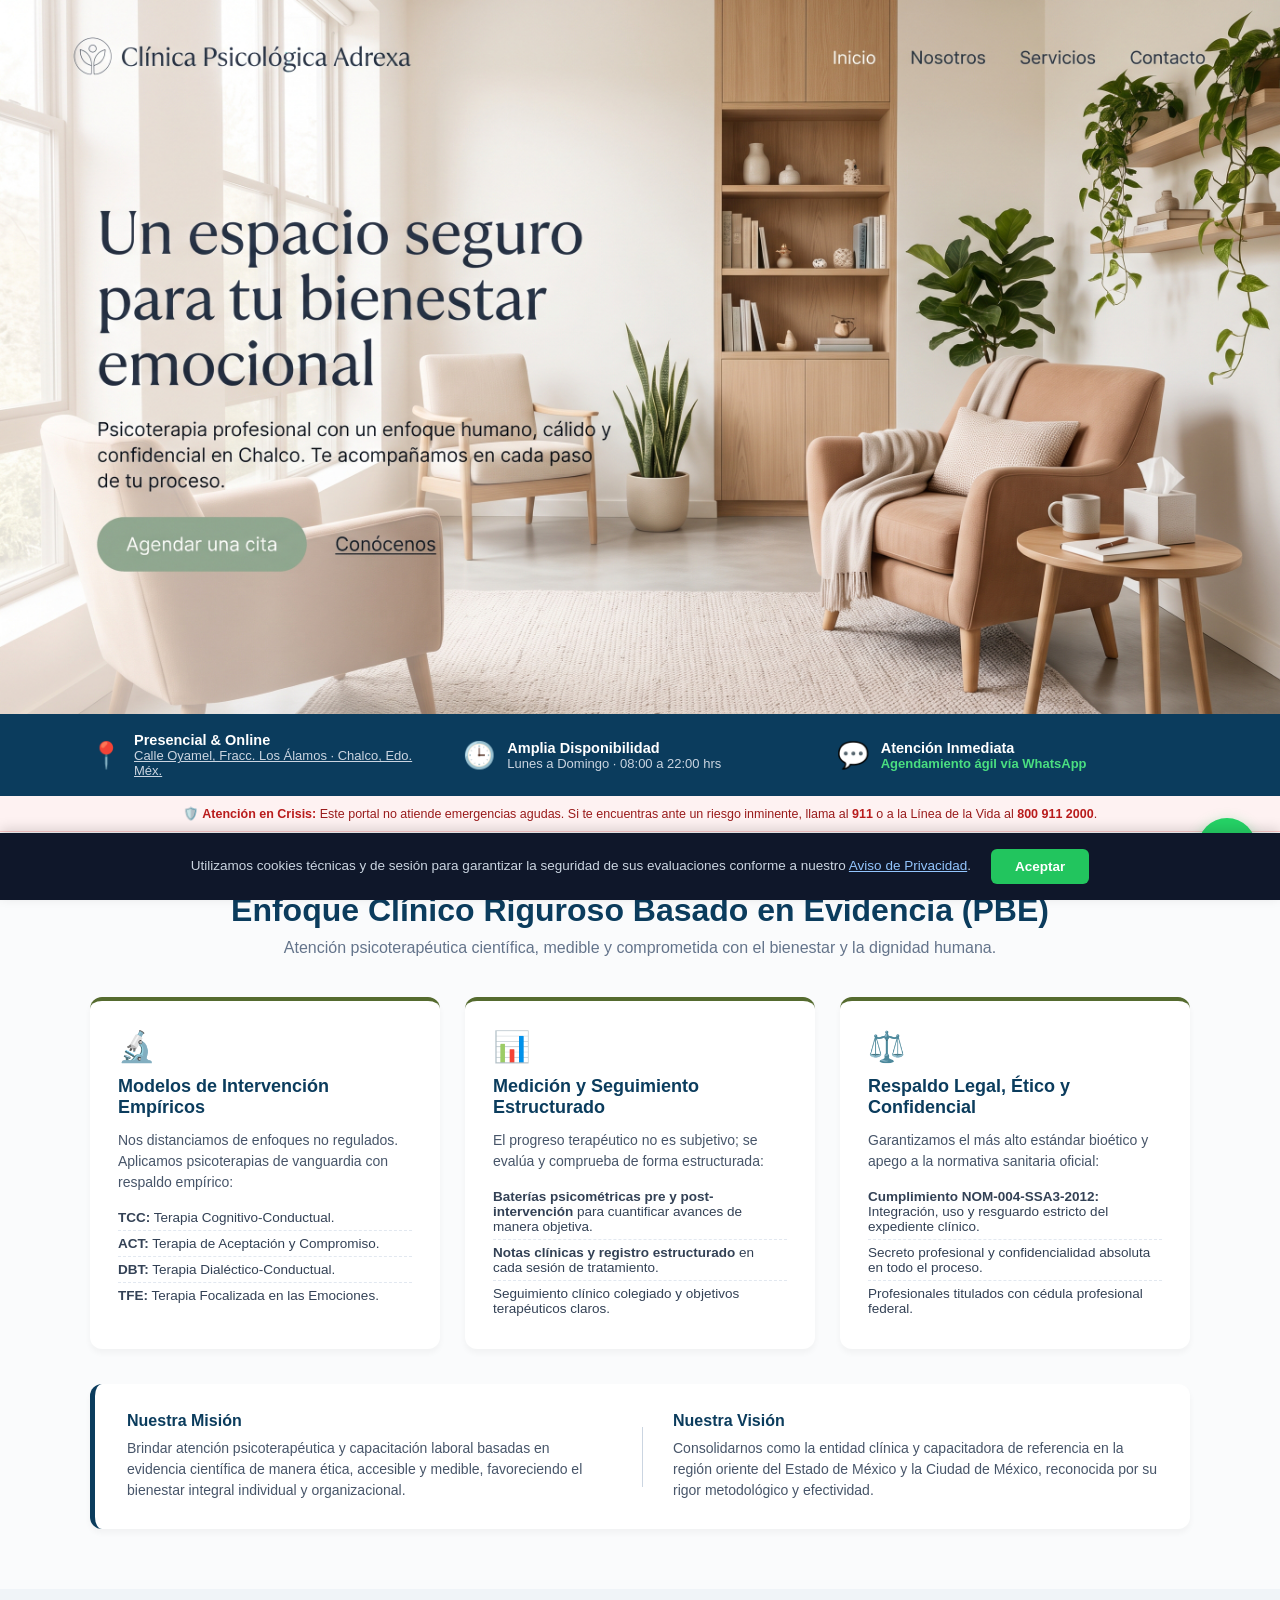
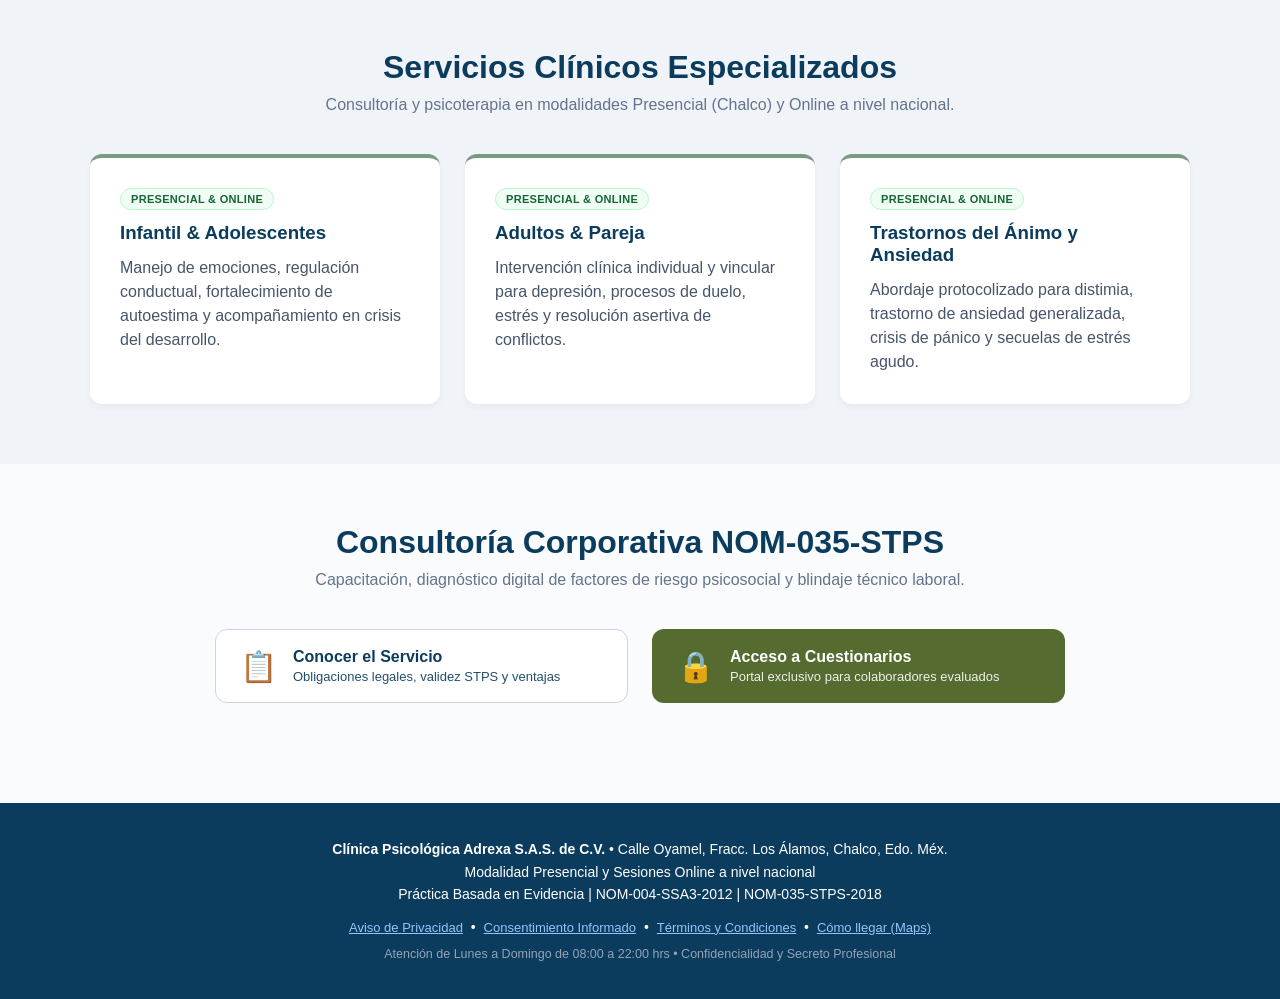
==== commit 5aa0f1b5: "Integra banner de cookies, boton flotante whatsapp, terminos y alerta de emergencias" ====
--- a/index.html
+++ b/index.html
@@ -50,6 +50,13 @@
     </div>
   </section>
 
+  <!-- AVISO PREVENTIVO DE EMERGENCIAS (COFEPRIS / BIOÉTICA) -->
+  <aside class="alerta-emergencias-bar">
+    <div class="container alerta-emergencias-flex">
+      <span>🛡️ <strong>Atención en Crisis:</strong> Este portal no atiende emergencias agudas. Si te encuentras ante un riesgo inminente, llama al <strong>911</strong> o a la Línea de la Vida al <strong>800 911 2000</strong>.</span>
+    </div>
+  </aside>
+
   <!-- SECCIÓN NOSOTROS Y ENFOQUE BASADO EN EVIDENCIA -->
   <section id="nosotros" class="section">
     <div class="container">
@@ -275,6 +282,27 @@
 
             <h4>3. Participación en Evaluaciones Laborales NOM-035</h4>
             <p>Entiendo que mi participación tiene fines de evaluación ambiental y de factores de riesgo psicosocial en el centro de trabajo. Mis respuestas son confidenciales y no constituyen un instrumento punitivo ni condicionante de mi empleo.</p>
+          </div>
+        </div>
+      </div>
+
+      <!-- MODAL 5: TÉRMINOS Y CONDICIONES DEL SERVICIO -->
+      <div id="modal-terminos" class="modal-overlay hidden">
+        <div class="modal-card modal-lg">
+          <button type="button" class="modal-close" id="btn-cerrar-terminos">&times;</button>
+          <h3 class="modal-title">Términos y Condiciones del Servicio</h3>
+          <div class="legal-content-scroll">
+            <h4>1. Encuadre y Duración de Sesión</h4>
+            <p>Las consultas psicoterapéuticas individuales tienen una duración estándar de 50 a 60 minutos, bajo estricto encuadre ético, presencial en Chalco o mediante plataforma remota segura.</p>
+
+            <h4>2. Política de Cancelación y Reprogramación</h4>
+            <p>Por respeto al tiempo de la agenda clínica colegiada, cualquier cancelación o cambio de horario debe notificarse con un mínimo de <strong>24 horas de anticipación</strong> mediante el canal oficial de WhatsApp; de lo contrario, la sesión será considerada devengada y no reembolsable[cite: 7].</p>
+
+            <h4>3. Requisitos para Sesiones en Línea</h4>
+            <p>Para la modalidad remota, el consultante es responsable de contar con un espacio privado, libre de interrupciones y una conexión a internet estable. La clínica no asume responsabilidad por interrupciones atribuibles a las operadoras de telecomunicaciones del paciente.</p>
+
+            <h4>4. Honorarios y Facturación</h4>
+            <p>Los honorarios por servicios de salud psicológica se apegan a la legislación aplicable en territorio mexicano y se encuentran legalmente exentos de IVA conforme al Artículo 15 Fracc. XIV de la Ley del IVA[cite: 7]. La emisión de CFDI se tramita a través de la administración en el mes corriente.</p>
           </div>
         </div>
       </div>
@@ -589,11 +617,25 @@
     <p class="footer-links-legal">
       <a href="javascript:void(0)" class="link-abrir-privacidad">Aviso de Privacidad</a> &bull; 
       <a href="javascript:void(0)" class="link-abrir-consentimiento">Consentimiento Informado</a> &bull; 
+      <a href="javascript:void(0)" class="link-abrir-terminos">Términos y Condiciones</a> &bull; 
       <a href="https://maps.app.goo.gl/oZojsbTwyhfwvNK37" target="_blank" rel="noopener noreferrer">Cómo llegar (Maps)</a>
     </p>
     <p class="footer-sub">Atención de Lunes a Domingo de 08:00 a 22:00 hrs &bull; Confidencialidad y Secreto Profesional</p>
   </footer>
 
+  <!-- BANNER DE COOKIES -->
+  <aside id="cookie-banner" class="cookie-banner hidden">
+    <div class="cookie-content">
+      <p>Utilizamos cookies técnicas y de sesión para garantizar la seguridad de sus evaluaciones conforme a nuestro <a href="javascript:void(0)" class="link-abrir-privacidad">Aviso de Privacidad</a>.</p>
+      <button type="button" id="btn-aceptar-cookies" class="btn-cookie-accept">Aceptar</button>
+    </div>
+  </aside>
+
+  <!-- BOTÓN FLOTANTE PERMANENTE DE WHATSAPP -->
+  <a href="https://wa.me/5215538154148?text=Hola,%20me%20gustaría%20solicitar%20información%20sobre%20sus%20servicios%20clínicos" class="whatsapp-float" target="_blank" rel="noopener noreferrer" title="Chat de atención inmediata por WhatsApp">
+    <svg viewBox="0 0 32 32" width="30" height="30" fill="#ffffff"><path d="M16 2a14 14 0 0 0-12 21.2L2 30l7-1.8A14 14 0 1 0 16 2zm0 25.5a11.5 11.5 0 0 1-5.9-1.6l-.4-.3-4.4 1.2 1.2-4.3-.3-.5A11.5 11.5 0 1 1 16 27.5zm6.3-8.6c-.3-.2-2-.9-2.3-1s-.6-.2-.8.2-.9 1-1.1 1.2-.4.3-.7.1a9 9 0 0 1-2.6-1.6 10 10 0 0 1-1.8-2.3c-.2-.3 0-.5.1-.7s.3-.4.5-.6.2-.4.3-.6 0-.4 0-.6-.8-2-1.1-2.7c-.3-.7-.6-.6-.8-.6h-.7a1.4 1.4 0 0 0-1 .5 4.3 4.3 0 0 0-1.3 3.2 7.5 7.5 0 0 0 1.6 4 17.2 17.2 0 0 0 6.6 5.8 22.3 22.3 0 0 0 2.2.8c.9.3 1.8.3 2.5.2a3.6 3.6 0 0 0 2.4-1.7 3 3 0 0 0 .2-1.7c-.1-.1-.3-.2-.6-.4z"/></svg>
+  </a>
+
   <!-- SCRIPT OFICIAL -->
   <script src="app.js"></script>
 </body>
--- a/styles.css
+++ b/styles.css
@@ -127,6 +127,20 @@
 
 .link-wa:hover {
   text-decoration: underline;
+}
+
+/* ALERTA PREVENTIVA EMERGENCIAS */
+.alerta-emergencias-bar {
+  background-color: #fef2f2;
+  border-bottom: 1px solid #fecaca;
+  padding: 10px 20px;
+  font-size: 12.5px;
+  color: #991b1b;
+  text-align: center;
+}
+
+.alerta-emergencias-flex strong {
+  color: #b91c1c;
 }
 
 /* SECCIONES GENERALES */
@@ -294,7 +308,7 @@
   text-transform: uppercase;
 }
 
-/* DOS BOTONES NOM-035 */
+/* BOTONES PRINCIPALES NOM-035 */
 .nom035-actions-wrapper {
   display: flex;
   justify-content: center;
@@ -818,7 +832,7 @@
   box-shadow: 0 0 0 2px rgba(11, 60, 93, 0.15);
 }
 
-/* ESTILOS DE LEGALIDAD, CONSENTIMIENTO Y MODALES SCROLL */
+/* LEGALIDAD Y MODALES SCROLL */
 .consentimiento-check-box {
   margin: 20px 0 15px 0;
   padding: 14px 16px;
@@ -882,6 +896,81 @@
   margin-bottom: 6px;
 }
 
+/* BANNER DE COOKIES */
+.cookie-banner {
+  position: fixed;
+  bottom: 0;
+  left: 0;
+  right: 0;
+  background-color: #0f172a;
+  color: #f8fafc;
+  padding: 16px 20px;
+  z-index: 999;
+  box-shadow: 0 -4px 12px rgba(0, 0, 0, 0.15);
+}
+
+.cookie-content {
+  max-width: 1100px;
+  margin: 0 auto;
+  display: flex;
+  justify-content: space-between;
+  align-items: center;
+  gap: 20px;
+  flex-wrap: wrap;
+}
+
+.cookie-content p {
+  font-size: 13.5px;
+  line-height: 1.5;
+  color: #cbd5e1;
+  margin: 0;
+  flex: 1;
+  min-width: 280px;
+}
+
+.cookie-content a {
+  color: #93c5fd;
+  text-decoration: underline;
+}
+
+.btn-cookie-accept {
+  background-color: #22c55e;
+  color: white;
+  border: none;
+  padding: 10px 24px;
+  border-radius: 6px;
+  font-weight: 700;
+  cursor: pointer;
+  font-size: 13.5px;
+  transition: background-color 0.2s;
+}
+
+.btn-cookie-accept:hover {
+  background-color: #16a34a;
+}
+
+/* BOTÓN FLOTANTE DE WHATSAPP */
+.whatsapp-float {
+  position: fixed;
+  bottom: 24px;
+  right: 24px;
+  background-color: #25d366;
+  width: 58px;
+  height: 58px;
+  border-radius: 50%;
+  display: flex;
+  align-items: center;
+  justify-content: center;
+  box-shadow: 0 4px 14px rgba(37, 211, 102, 0.4);
+  z-index: 990;
+  transition: transform 0.25s ease, box-shadow 0.25s ease;
+}
+
+.whatsapp-float:hover {
+  transform: scale(1.08);
+  box-shadow: 0 6px 18px rgba(37, 211, 102, 0.55);
+}
+
 /* PIE DE PÁGINA */
 footer {
   background-color: #0b3c5d;
@@ -919,4 +1008,10 @@
     flex-direction: column;
     gap: 10px;
   }
-}+  .whatsapp-float {
+    bottom: 18px;
+    right: 18px;
+    width: 52px;
+    height: 52px;
+  }
+}
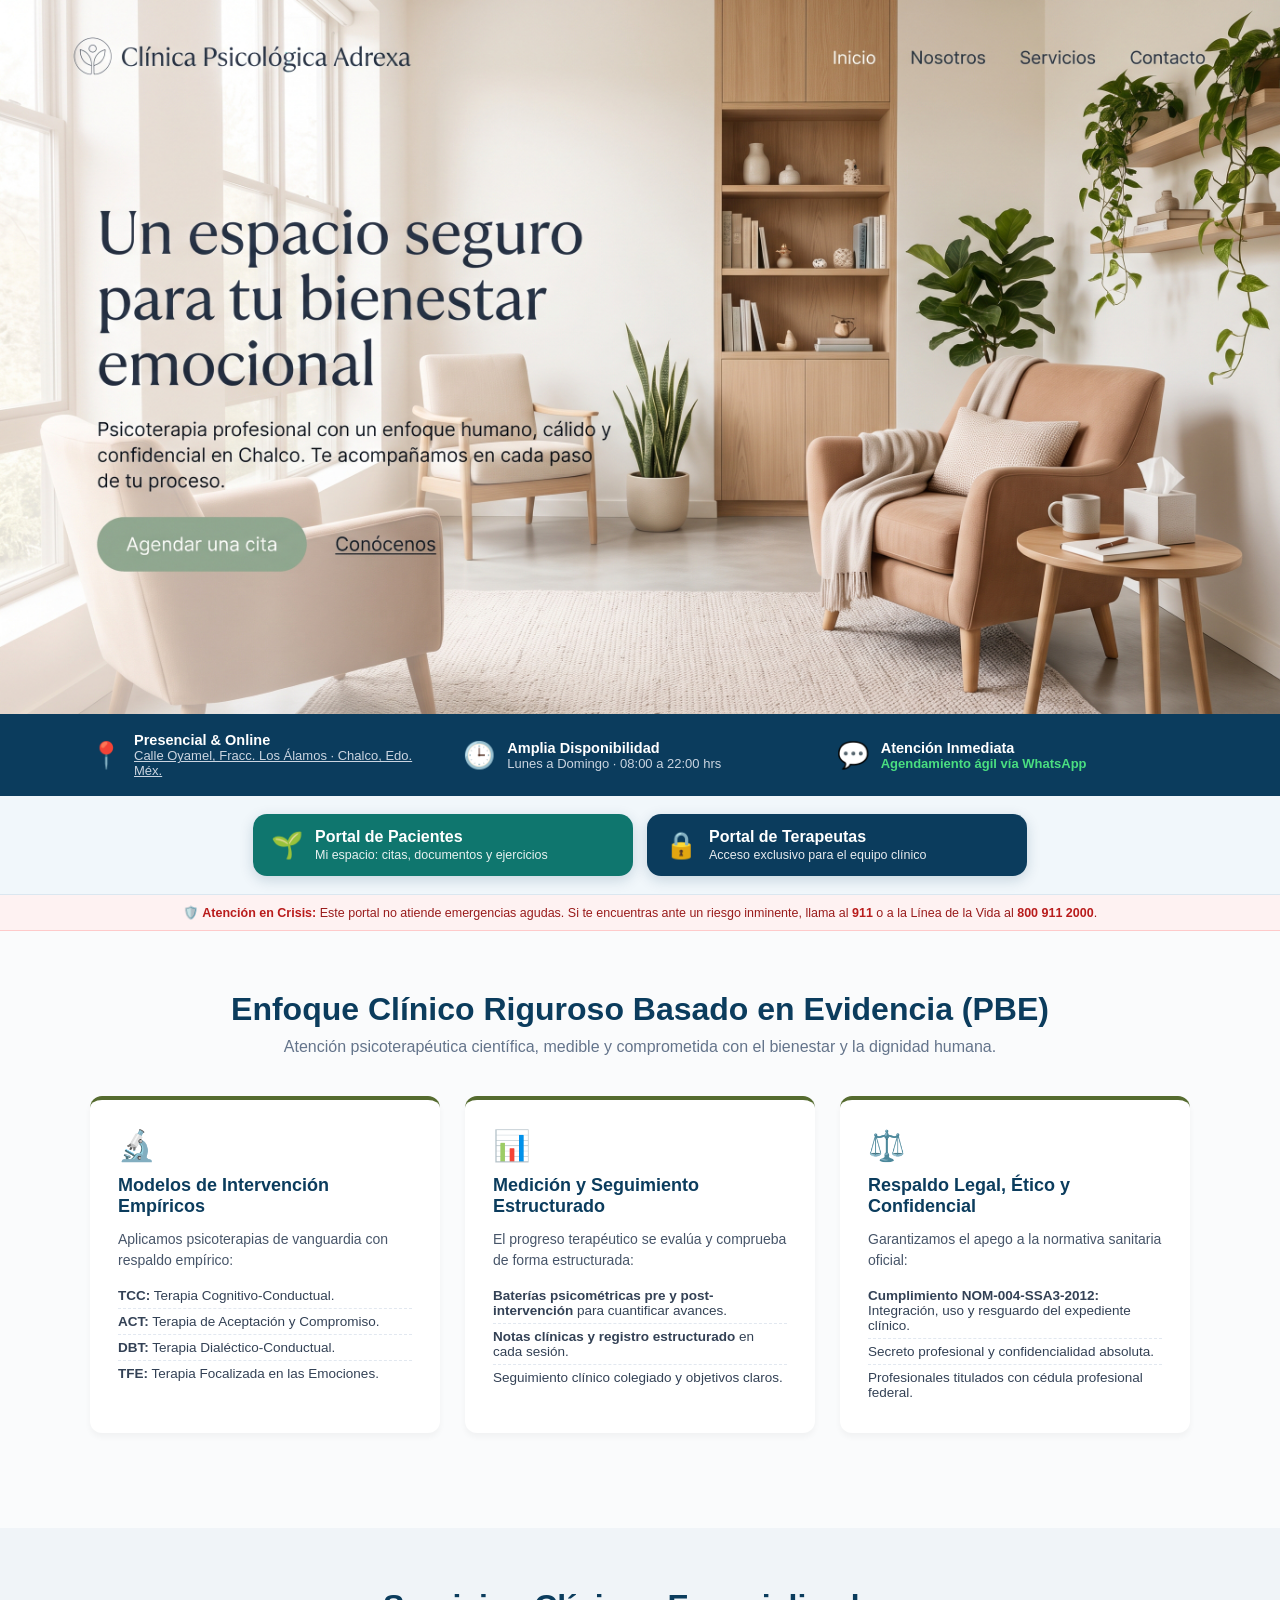
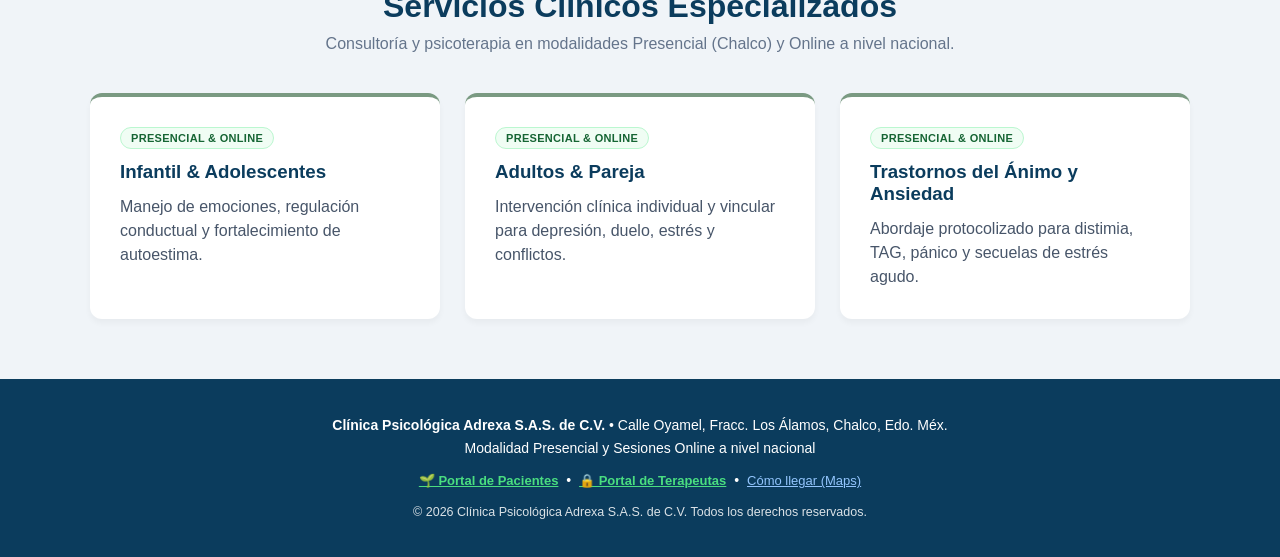
==== commit 338c7858: "Botones a portales y derechos reservados" ====
--- a/index.html
+++ b/index.html
@@ -1,4 +1,4 @@
-<!DOCTYPE html>
+﻿<!DOCTYPE html>
 <html lang="es">
 <head>
   <meta charset="UTF-8">
@@ -12,7 +12,7 @@
   <header class="hero-wrapper">
     <div class="hero-image-container">
       <img src="hero.jpg" alt="Clínica Psicológica Adrexa - Consultorio y Bienestar Emocional" class="hero-img">
-      <a href="https://wa.me/5215538154148?text=Hola,%20me%20gustaría%20agendar%20una%20cita%20en%20Clínica%20Psicológica%20Adrexa" target="_blank" class="hotspot btn-cita" title="Agendar una cita por WhatsApp"></a>
+      <a href="javascript:void(0)" id="btn-abrir-agendar" class="hotspot btn-cita" title="Agendar una cita clínica"></a>
       <a href="#nosotros" class="hotspot btn-conocenos" title="Conoce nuestra clínica"></a>
       <a href="#servicios" class="hotspot nav-servicios" title="Servicios Clínicos"></a>
       <a href="#nom035" class="hotspot nav-contacto" title="Consultoría NOM-035"></a>
@@ -50,14 +50,28 @@
     </div>
   </section>
 
-  <!-- AVISO PREVENTIVO DE EMERGENCIAS (COFEPRIS / BIOÉTICA) -->
+  <!-- ACCESO A LOS PORTALES -->
+  <section class="portales-bar" aria-label="Acceso a los portales">
+    <div class="container portales-flex">
+      <a href="https://adrexa-backend.onrender.com/pacientes" class="btn-portal btn-portal-paciente" target="_blank" rel="noopener">
+        <span class="btn-portal-icono">🌱</span>
+        <span><strong>Portal de Pacientes</strong><small>Mi espacio: citas, documentos y ejercicios</small></span>
+      </a>
+      <a href="https://adrexa-backend.onrender.com/panel" class="btn-portal btn-portal-terapeuta" target="_blank" rel="noopener">
+        <span class="btn-portal-icono">🔒</span>
+        <span><strong>Portal de Terapeutas</strong><small>Acceso exclusivo para el equipo clínico</small></span>
+      </a>
+    </div>
+  </section>
+
+  <!-- AVISO PREVENTIVO DE EMERGENCIAS -->
   <aside class="alerta-emergencias-bar">
     <div class="container alerta-emergencias-flex">
       <span>🛡️ <strong>Atención en Crisis:</strong> Este portal no atiende emergencias agudas. Si te encuentras ante un riesgo inminente, llama al <strong>911</strong> o a la Línea de la Vida al <strong>800 911 2000</strong>.</span>
     </div>
   </aside>
 
-  <!-- SECCIÓN NOSOTROS Y ENFOQUE BASADO EN EVIDENCIA -->
+  <!-- SECCIÓN NOSOTROS -->
   <section id="nosotros" class="section">
     <div class="container">
       <h2 class="section-title">Enfoque Clínico Riguroso Basado en Evidencia (PBE)</h2>
@@ -67,7 +81,7 @@
         <div class="nosotros-card">
           <div class="card-icon">🔬</div>
           <h3>Modelos de Intervención Empíricos</h3>
-          <p>Nos distanciamos de enfoques no regulados. Aplicamos psicoterapias de vanguardia con respaldo empírico:</p>
+          <p>Aplicamos psicoterapias de vanguardia con respaldo empírico:</p>
           <ul class="lista-modelos">
             <li><strong>TCC:</strong> Terapia Cognitivo-Conductual.</li>
             <li><strong>ACT:</strong> Terapia de Aceptación y Compromiso.</li>
@@ -79,36 +93,23 @@
         <div class="nosotros-card">
           <div class="card-icon">📊</div>
           <h3>Medición y Seguimiento Estructurado</h3>
-          <p>El progreso terapéutico no es subjetivo; se evalúa y comprueba de forma estructurada:</p>
+          <p>El progreso terapéutico se evalúa y comprueba de forma estructurada:</p>
           <ul class="lista-modelos">
-            <li><strong>Baterías psicométricas pre y post-intervención</strong> para cuantificar avances de manera objetiva.</li>
-            <li><strong>Notas clínicas y registro estructurado</strong> en cada sesión de tratamiento.</li>
-            <li>Seguimiento clínico colegiado y objetivos terapéuticos claros.</li>
+            <li><strong>Baterías psicométricas pre y post-intervención</strong> para cuantificar avances.</li>
+            <li><strong>Notas clínicas y registro estructurado</strong> en cada sesión.</li>
+            <li>Seguimiento clínico colegiado y objetivos claros.</li>
           </ul>
         </div>
 
         <div class="nosotros-card">
           <div class="card-icon">⚖️</div>
           <h3>Respaldo Legal, Ético y Confidencial</h3>
-          <p>Garantizamos el más alto estándar bioético y apego a la normativa sanitaria oficial:</p>
+          <p>Garantizamos el apego a la normativa sanitaria oficial:</p>
           <ul class="lista-modelos">
-            <li><strong>Cumplimiento NOM-004-SSA3-2012:</strong> Integración, uso y resguardo estricto del expediente clínico.</li>
-            <li>Secreto profesional y confidencialidad absoluta en todo el proceso.</li>
+            <li><strong>Cumplimiento NOM-004-SSA3-2012:</strong> Integración, uso y resguardo del expediente clínico.</li>
+            <li>Secreto profesional y confidencialidad absoluta.</li>
             <li>Profesionales titulados con cédula profesional federal.</li>
           </ul>
-        </div>
-      </div>
-
-      <!-- FILOSOFÍA INSTITUCIONAL -->
-      <div class="filosofia-box">
-        <div class="filosofia-item">
-          <h4>Nuestra Misión</h4>
-          <p>Brindar atención psicoterapéutica y capacitación laboral basadas en evidencia científica de manera ética, accesible y medible, favoreciendo el bienestar integral individual y organizacional.</p>
-        </div>
-        <div class="filosofia-divider"></div>
-        <div class="filosofia-item">
-          <h4>Nuestra Visión</h4>
-          <p>Consolidarnos como la entidad clínica y capacitadora de referencia en la región oriente del Estado de México y la Ciudad de México, reconocida por su rigor metodológico y efectividad.</p>
         </div>
       </div>
     </div>
@@ -124,519 +125,98 @@
         <div class="card">
           <div class="modalidad-badge">Presencial & Online</div>
           <h3>Infantil & Adolescentes</h3>
-          <p>Manejo de emociones, regulación conductual, fortalecimiento de autoestima y acompañamiento en crisis del desarrollo.</p>
+          <p>Manejo de emociones, regulación conductual y fortalecimiento de autoestima.</p>
         </div>
         <div class="card">
           <div class="modalidad-badge">Presencial & Online</div>
           <h3>Adultos & Pareja</h3>
-          <p>Intervención clínica individual y vincular para depresión, procesos de duelo, estrés y resolución asertiva de conflictos.</p>
+          <p>Intervención clínica individual y vincular para depresión, duelo, estrés y conflictos.</p>
         </div>
         <div class="card">
           <div class="modalidad-badge">Presencial & Online</div>
           <h3>Trastornos del Ánimo y Ansiedad</h3>
-          <p>Abordaje protocolizado para distimia, trastorno de ansiedad generalizada, crisis de pánico y secuelas de estrés agudo.</p>
-        </div>
-      </div>
-    </div>
-  </section>
-
-  <!-- MÓDULO NOM-035 INTEGRAL -->
-  <section id="nom035" class="section">
-    <div class="container">
-      <h2 class="section-title">Consultoría Corporativa NOM-035-STPS</h2>
-      <p class="section-sub">Capacitación, diagnóstico digital de factores de riesgo psicosocial y blindaje técnico laboral.</p>
-
-      <!-- DOS BOTONES PRINCIPALES NOM-035 -->
-      <div class="nom035-actions-wrapper">
-        <button type="button" class="btn-nom btn-info" id="btn-abrir-info">
-          <span class="btn-icon">📋</span>
-          <span class="btn-text">
-            <strong>Conocer el Servicio</strong>
-            <small>Obligaciones legales, validez STPS y ventajas</small>
-          </span>
+          <p>Abordaje protocolizado para distimia, TAG, pánico y secuelas de estrés agudo.</p>
+        </div>
+      </div>
+    </div>
+  </section>
+
+  <!-- MODAL PARA AGENDAR CITA -->
+  <div id="modal-agendar-cita" class="modal-overlay hidden">
+    <div class="modal-card modal-md">
+      <button type="button" class="modal-close" id="btn-cerrar-agendar">&times;</button>
+      <div class="login-header text-center">
+        <div class="lock-circle">🗓️</div>
+        <h3>Reserva tu Consulta Psicológica</h3>
+        <p>Selecciona tu fecha y horario preferido. Disponibilidad en tiempo real.</p>
+      </div>
+
+      <form id="form-reservar-cita">
+        <div class="form-group">
+          <label for="cita-nombre">Nombre Completo *</label>
+          <input type="text" id="cita-nombre" required placeholder="Ej. Mariana López Pérez">
+        </div>
+
+        <div class="form-row">
+          <div class="form-group flex-1">
+            <label for="cita-telefono">WhatsApp (10 dígitos) *</label>
+            <input type="tel" id="cita-telefono" required pattern="[0-9]{10}" placeholder="Ej. 5512345678">
+          </div>
+          <div class="form-group flex-1">
+            <label for="cita-email">Correo Electrónico (Opcional)</label>
+            <input type="email" id="cita-email" placeholder="correo@ejemplo.com">
+          </div>
+        </div>
+
+        <div class="form-row">
+          <div class="form-group flex-1">
+            <label for="cita-modalidad">Modalidad de Atención *</label>
+            <select id="cita-modalidad" class="form-select" required>
+              <option value="presencial">Presencial (Chalco, Edo. Méx.)</option>
+              <option value="en_linea">En Línea (Videollamada segura)</option>
+            </select>
+          </div>
+          <div class="form-group flex-1">
+            <label for="cita-fecha">Fecha Deseada *</label>
+            <input type="date" id="cita-fecha" class="form-date" required>
+          </div>
+        </div>
+
+        <div class="form-group">
+          <label><strong>Horarios Disponibles para esta Fecha:</strong></label>
+          <div id="contenedor-slots-horarios" class="slots-grid">
+            <p class="slot-info-muted">Selecciona una fecha para ver horarios disponibles.</p>
+          </div>
+          <input type="hidden" id="cita-hora-inicio" required>
+          <input type="hidden" id="cita-hora-fin" required>
+        </div>
+
+        <div class="consentimiento-check-box" style="margin-top: 10px;">
+          <label class="check-legal">
+            <input type="checkbox" id="check-privacidad-cita" required>
+            <span>Acepto el Aviso de Privacidad y el tratamiento de datos clínicos bajo la NOM-004-SSA3-2012.</span>
+          </label>
+        </div>
+
+        <button type="submit" id="btn-confirmar-cita" class="btn-submit" style="background-color: #0b3c5d;">
+          Confirmar y Reservar Cita
         </button>
-
-        <button type="button" class="btn-nom btn-acceso" id="btn-abrir-login">
-          <span class="btn-icon">🔒</span>
-          <span class="btn-text">
-            <strong>Acceso a Cuestionarios</strong>
-            <small>Portal exclusivo para colaboradores evaluados</small>
-          </span>
-        </button>
-      </div>
-
-      <!-- MODAL 1: INFORMACIÓN CORPORATIVA Y VENTAJAS -->
-      <div id="modal-info-nom" class="modal-overlay hidden">
-        <div class="modal-card modal-lg">
-          <button type="button" class="modal-close" id="btn-cerrar-info">&times;</button>
-          <h3 class="modal-title">Programa Integral NOM-035-STPS y Salud Ocupacional</h3>
-          
-          <div class="info-content-grid">
-            <div class="info-box">
-              <h4>¿Qué es la NOM-035?</h4>
-              <p>Norma oficial obligatoria en México para identificar, analizar y prevenir factores de riesgo psicosocial, fortaleciendo un entorno organizacional favorable.</p>
-            </div>
-
-            <div class="info-box">
-              <h4>Aplicación 100% Digital y Presencial</h4>
-              <p>Plataforma web con acceso seguro para aplicar los instrumentos tanto en centros de trabajo como a colaboradores en esquema de teletrabajo (Home Office) en todo México.</p>
-            </div>
-
-            <div class="info-box">
-              <h4>Validez Oficial STPS y Carpetas de Auditoría</h4>
-              <p>Contamos con <strong>capacidad legal para expedir constancias oficiales de competencias laborales (Formato DC-3 de la STPS)</strong> y entregamos carpetas técnicas completas preparadas para inspecciones laborales.</p>
-            </div>
-
-            <div class="info-box">
-              <h4>Atención a Eventos Traumáticos (ATS y PAP)</h4>
-              <p>Aplicación de protocolos de <strong>Primeros Auxilios Psicológicos (PAP)</strong> y <strong>canalización clínica inmediata</strong> para colaboradores que han sufrido asaltos, accidentes o siniestros graves.</p>
-            </div>
-
-            <div class="info-box destacada">
-              <h4>¿Por qué contratarlo con Clínica Psicológica Adrexa?</h4>
-              <ul>
-                <li><strong>Dirección y equipo clínico con cédula profesional</strong> en psicología clínica y de la salud.</li>
-                <li><strong>Resguardo médico y bioético:</strong> Expedientes clínicos bajo la estricta confidencialidad de la NOM-004-SSA3-2012.</li>
-                <li><strong>Solución integral:</strong> Diagnóstico digital, capacitación oficial DC-3 e intervención terapéutica directa.</li>
-              </ul>
-            </div>
-          </div>
-
-          <div class="modal-footer text-center">
-            <a href="https://wa.me/5215538154148?text=Hola,%20solicito%20una%20propuesta%20corporativa%20para%20la%20NOM-035" class="btn-cotizar-modal" target="_blank" rel="noopener noreferrer">
-              Solicitar propuesta corporativa
-            </a>
-          </div>
-        </div>
-      </div>
-
-      <!-- MODAL 2: VENTANA DE ACCESO CON USUARIO Y CONTRASEÑA -->
-      <div id="modal-login-nom" class="modal-overlay hidden">
-        <div class="modal-card modal-sm">
-          <button type="button" class="modal-close" id="btn-cerrar-login">&times;</button>
-          <div class="login-header text-center">
-            <div class="lock-circle">🔐</div>
-            <h3>Portal de Evaluación NOM-035</h3>
-            <p>Ingrese las credenciales asignadas por su departamento de Recursos Humanos o Dirección.</p>
-          </div>
-
-          <form id="form-login-nom">
-            <div class="form-group">
-              <label for="nom-user">Usuario / Clave de Empresa</label>
-              <input type="text" id="nom-user" required placeholder="Ej. DEMO">
-            </div>
-            <div class="form-group">
-              <label for="nom-pass">Contraseña de Acceso</label>
-              <input type="password" id="nom-pass" required placeholder="••••••••">
-            </div>
-            <div id="login-error-msg" class="login-error hidden">
-              Credenciales no válidas. Verifique con su empresa o administrador.
-            </div>
-            <button type="submit" class="btn-submit-login">Ingresar a la Evaluación</button>
-          </form>
-        </div>
-      </div>
-
-      <!-- MODAL 3: AVISO DE PRIVACIDAD INTEGRAL -->
-      <div id="modal-privacidad" class="modal-overlay hidden">
-        <div class="modal-card modal-lg">
-          <button type="button" class="modal-close" id="btn-cerrar-privacidad">&times;</button>
-          <h3 class="modal-title">Aviso de Privacidad Integral</h3>
-          <div class="legal-content-scroll">
-            <p><strong>Clínica Psicológica Adrexa S.A.S. de C.V.</strong>, con domicilio en Calle Oyamel, Fracc. Los Álamos, Chalco, Estado de México, y portal web <code>clinic-adrexa.com</code>, en estricto cumplimiento con la <strong>Ley Federal de Protección de Datos Personales en Posesión de los Particulares (LFPDPPP)</strong> y la <strong>NOM-004-SSA3-2012 (Del expediente clínico)</strong>, informa:</p>
-            
-            <h4>1. Datos Personales Sensibles Recabados</h4>
-            <p>Recabamos datos de identificación y datos personales sensibles relativos al estado de salud mental, síntomas emocionales, historial clínico y respuestas a cuestionarios estandarizados de la <strong>NOM-035-STPS-2018</strong> y tamizajes de Acontecimientos Traumáticos Severos (ATS).</p>
-
-            <h4>2. Finalidades del Tratamiento</h4>
-            <ul>
-              <li>Integración y custodia del Expediente Clínico conforme a la NOM-004-SSA3-2012 y el secreto profesional.</li>
-              <li>Diagnóstico, calificación técnica y análisis de factores de riesgo psicosocial en el trabajo en modalidades presencial y remota.</li>
-              <li>Emisión de Constancias de Competencias Laborales (Formato DC-3 ante la STPS) y carpetas técnicas de auditoría.</li>
-              <li>Canalización clínica inmediata y primeros auxilios psicológicos para trabajadores con afectación postraumática.</li>
-            </ul>
-
-            <h4>3. Confidencialidad Estricta y No Represalias</h4>
-            <p>Bajo ninguna circunstancia se entregarán respuestas individuales ni expedientes clínicos de los trabajadores a las empresas empleadoras. A las organizaciones solo se les entregan reportes estadísticos globales disociados para el cumplimiento de la norma.</p>
-
-            <h4>4. Ejercicio de Derechos ARCO</h4>
-            <p>Usted puede ejercer sus derechos de Acceso, Rectificación, Cancelación y Oposición (ARCO) comunicándose a través de nuestros canales oficiales. La cancelación de datos clínicos se apega a los plazos legales mínimos de conservación de 5 años previstos por la norma sanitaria.</p>
-
-            <h4>5. Emergencias</h4>
-            <p>Este portal no sustituye servicios de urgencias médicas ni psiquiátricas. En caso de crisis aguda llame al 911 o a la Línea de la Vida (800 911 2000).</p>
-          </div>
-        </div>
-      </div>
-
-      <!-- MODAL 4: CONSENTIMIENTO INFORMADO -->
-      <div id="modal-consentimiento" class="modal-overlay hidden">
-        <div class="modal-card modal-lg">
-          <button type="button" class="modal-close" id="btn-cerrar-consentimiento">&times;</button>
-          <h3 class="modal-title">Consentimiento Informado para Evaluación y Atención Clínica</h3>
-          <div class="legal-content-scroll">
-            <h4>1. Enfoque Basado en Evidencia</h4>
-            <p>Declaro entender que las evaluaciones e intervenciones de Clínica Psicológica Adrexa se basan en la <strong>Práctica Basada en Evidencia (PBE)</strong> mediante modelos de Terapia Cognitivo-Conductual (TCC), Terapia de Aceptación y Compromiso (ACT) y terapias contextuales, a cargo de profesionales con cédula profesional federal.</p>
-
-            <h4>2. Secreto Profesional y Excepciones</h4>
-            <p>Toda la información proporcionada está bajo el secreto profesional bioético y legal. Solo se revelará ante orden judicial o cuando exista un riesgo inminente y grave para la vida o integridad de la persona o de terceros.</p>
-
-            <h4>3. Participación en Evaluaciones Laborales NOM-035</h4>
-            <p>Entiendo que mi participación tiene fines de evaluación ambiental y de factores de riesgo psicosocial en el centro de trabajo. Mis respuestas son confidenciales y no constituyen un instrumento punitivo ni condicionante de mi empleo.</p>
-          </div>
-        </div>
-      </div>
-
-      <!-- MODAL 5: TÉRMINOS Y CONDICIONES DEL SERVICIO -->
-      <div id="modal-terminos" class="modal-overlay hidden">
-        <div class="modal-card modal-lg">
-          <button type="button" class="modal-close" id="btn-cerrar-terminos">&times;</button>
-          <h3 class="modal-title">Términos y Condiciones del Servicio</h3>
-          <div class="legal-content-scroll">
-            <h4>1. Encuadre y Duración de Sesión</h4>
-            <p>Las consultas psicoterapéuticas individuales tienen una duración estándar de 50 a 60 minutos, bajo estricto encuadre ético, presencial en Chalco o mediante plataforma remota segura.</p>
-
-            <h4>2. Política de Cancelación y Reprogramación</h4>
-            <p>Por respeto al tiempo de la agenda clínica colegiada, cualquier cancelación o cambio de horario debe notificarse con un mínimo de <strong>24 horas de anticipación</strong> mediante el canal oficial de WhatsApp; de lo contrario, la sesión será considerada devengada y no reembolsable[cite: 7].</p>
-
-            <h4>3. Requisitos para Sesiones en Línea</h4>
-            <p>Para la modalidad remota, el consultante es responsable de contar con un espacio privado, libre de interrupciones y una conexión a internet estable. La clínica no asume responsabilidad por interrupciones atribuibles a las operadoras de telecomunicaciones del paciente.</p>
-
-            <h4>4. Honorarios y Facturación</h4>
-            <p>Los honorarios por servicios de salud psicológica se apegan a la legislación aplicable en territorio mexicano y se encuentran legalmente exentos de IVA conforme al Artículo 15 Fracc. XIV de la Ley del IVA[cite: 7]. La emisión de CFDI se tramita a través de la administración en el mes corriente.</p>
-          </div>
-        </div>
-      </div>
-
-      <!-- CONTENEDOR PRIVADO (OCULTO POR DEFECTO HASTA INICIAR SESIÓN) -->
-      <div id="cuestionario-privado-container" class="hidden">
-        <div class="banner-autenticado">
-          <div>
-            <strong>Empresa Activa:</strong> <span id="empresa-autenticada-label">Empresa Registrada</span>
-          </div>
-          <button type="button" id="btn-cerrar-sesion" class="btn-logout">Cerrar Sesión</button>
-        </div>
-
-        <div class="form-container">
-          <!-- PESTAÑAS SELECTORAS DEL TIPO DE EVALUACIÓN -->
-          <div class="tabs-evaluacion">
-            <button type="button" id="tab-ats" class="btn-tab active" onclick="cambiarModulo('ATS')">
-              ⚠️ Guía I: Acontecimientos Traumáticos (ATS)
-            </button>
-            <button type="button" id="tab-factores" class="btn-tab" onclick="cambiarModulo('FACTORES')">
-              📊 Guía II / III: Factores de Riesgo Psicosocial
-            </button>
-            <button type="button" id="tab-buzon" class="btn-tab" onclick="cambiarModulo('BUZON')">
-              🛡️ Buzón Confidencial de Denuncias
-            </button>
-          </div>
-
-          <!-- DESPLEGABLE INSTITUCIONAL: POLÍTICA DE PREVENCIÓN NOM-035 -->
-          <div class="politica-acordeon-box">
-            <button type="button" class="btn-acordeon-politica" onclick="togglePolitica()">
-              <span>📜 Ver Política Institucional de Prevención NOM-035-STPS-2018</span>
-              <span id="icono-acordeon">▼</span>
-            </button>
-            <div id="contenido-politica" class="contenido-politica-desplegable" style="display: none;">
-              <h4>Política de Prevención de Riesgos Psicosociales y Promoción del Entorno Organizacional Favorable</h4>
-              <p><strong>Clínica Psicológica Adrexa S.A.S. de C.V.</strong> pone a disposición de las personas trabajadoras los compromisos esenciales que rigen en este centro de trabajo:</p>
-              <ul>
-                <li><strong>Condiciones seguras:</strong> Mantenimiento de instalaciones dignas, limpias y libres de condiciones peligrosas o insalubres.</li>
-                <li><strong>Cargas equitativas:</strong> Distribución balanceada de actividades laborales conforme a las capacidades y jornada contractual.</li>
-                <li><strong>Equilibrio vida-trabajo:</strong> Respeto estricto a los días de descanso, límites de jornada y vida personal o familiar.</li>
-                <li><strong>Cero violencia laboral:</strong> Prohibición absoluta de acoso, hostigamiento, burlas, maltratos o descalificación laboral.</li>
-                <li><strong>Liderazgo y comunicación:</strong> Trato digno por parte de supervisores, retroalimentación constructiva y canales de denuncia confidenciales sin represalias.</li>
-              </ul>
-              <p class="nota-politica"><em>* Esta política se integra formalmente en el expediente anual de Seguridad y Salud en el Trabajo conforme a las disposiciones de la STPS.</em></p>
-            </div>
-          </div>
-
-          <!-- MÓDULO 1: GUÍA I - ATS -->
-          <div id="modulo-ats">
-            <h3>Guía de Referencia I: Tamizaje de Acontecimientos Traumáticos Severos</h3>
-            <p class="instrucciones">
-              Este cuestionario permite identificar a trabajadores expuestos a acontecimientos traumáticos severos durante o con motivo del trabajo, y canalizarlos para su debida atención clínica confidencial.
-            </p>
-
-            <form id="formulario-ats">
-              <div class="form-row">
-                <input type="text" id="empresa-ats" placeholder="Nombre de la Empresa *" required>
-                <input type="text" id="idEmpleado-ats" placeholder="ID / Folio de Colaborador *" required>
-              </div>
-              <div class="form-row">
-                <input type="text" id="nombre-ats" placeholder="Nombre completo (Opcional)">
-                <input type="text" id="puesto-ats" placeholder="Puesto o Área de trabajo *" required>
-              </div>
-
-              <!-- SECCIÓN I: ACONTECIMIENTO -->
-              <div class="categoria-header">
-                <h4>Sección I: Acontecimientos Traumáticos Durante o con Motivo del Trabajo</h4>
-              </div>
-              <p class="instrucciones-sec">¿Ha presenciado o sufrido alguna vez, durante o con motivo del trabajo, alguno de los siguientes eventos?</p>
-
-              <div class="pregunta-box">
-                <p class="pregunta-texto"><strong>1.</strong> Accidente de trabajo grave que tenga como consecuencia la muerte, la pérdida de un miembro o una lesión grave.</p>
-                <div class="opciones-ats">
-                  <label><input type="radio" name="ats_1" value="si" onchange="verificarSeccionI()" required> Sí</label>
-                  <label><input type="radio" name="ats_1" value="no" onchange="verificarSeccionI()"> No</label>
-                </div>
-              </div>
-
-              <div class="pregunta-box">
-                <p class="pregunta-texto"><strong>2.</strong> Asalto con violencia, secuestro o amenaza grave a su integridad física o a la de sus compañeros.</p>
-                <div class="opciones-ats">
-                  <label><input type="radio" name="ats_2" value="si" onchange="verificarSeccionI()" required> Sí</label>
-                  <label><input type="radio" name="ats_2" value="no" onchange="verificarSeccionI()"> No</label>
-                </div>
-              </div>
-
-              <div class="pregunta-box">
-                <p class="pregunta-texto"><strong>3.</strong> Actos violentos que causaron lesiones graves o pusieron en peligro la vida de usted o de terceros.</p>
-                <div class="opciones-ats">
-                  <label><input type="radio" name="ats_3" value="si" onchange="verificarSeccionI()" required> Sí</label>
-                  <label><input type="radio" name="ats_3" value="no" onchange="verificarSeccionI()"> No</label>
-                </div>
-              </div>
-
-              <div class="pregunta-box">
-                <p class="pregunta-texto"><strong>4.</strong> Explosiones, derrumbes, incendios u otros siniestros de consecuencias graves.</p>
-                <div class="opciones-ats">
-                  <label><input type="radio" name="ats_4" value="si" onchange="verificarSeccionI()" required> Sí</label>
-                  <label><input type="radio" name="ats_4" value="no" onchange="verificarSeccionI()"> No</label>
-                </div>
-              </div>
-
-              <!-- CONTENEDOR DE SÍNTOMAS -->
-              <div id="bloque-sintomas-ats" style="display: none;">
-                <div class="alerta-normativa">
-                  <p>Ha seleccionado al menos un evento traumático severo. Por disposición oficial, responda las siguientes preguntas sobre los síntomas experimentados durante el último mes.</p>
-                </div>
-
-                <div class="categoria-header">
-                  <h4>Sección II: Recuerdos Persistentes sobre el Acontecimiento</h4>
-                </div>
-                <div class="pregunta-box">
-                  <p class="pregunta-texto"><strong>5.</strong> ¿Ha tenido recuerdos recurrentes e involuntarios que le provocan malestar sobre el evento?</p>
-                  <div class="opciones-ats">
-                    <label><input type="radio" name="ats_5" value="si"> Sí</label>
-                    <label><input type="radio" name="ats_5" value="no"> No</label>
-                  </div>
-                </div>
-                <div class="pregunta-box">
-                  <p class="pregunta-texto"><strong>6.</strong> ¿Ha tenido sueños de carácter recurrente sobre el acontecimiento que le producen angustia?</p>
-                  <div class="opciones-ats">
-                    <label><input type="radio" name="ats_6" value="si"> Sí</label>
-                    <label><input type="radio" name="ats_6" value="no"> No</label>
-                  </div>
-                </div>
-
-                <div class="categoria-header">
-                  <h4>Sección III: Esfuerzo por Evitar Circunstancias Parecidas</h4>
-                </div>
-                <div class="pregunta-box">
-                  <p class="pregunta-texto"><strong>7.</strong> ¿Se esfuerza por evitar pensamientos, sentimientos o conversaciones sobre el acontecimiento?</p>
-                  <div class="opciones-ats">
-                    <label><input type="radio" name="ats_7" value="si"> Sí</label>
-                    <label><input type="radio" name="ats_7" value="no"> No</label>
-                  </div>
-                </div>
-                <div class="pregunta-box">
-                  <p class="pregunta-texto"><strong>8.</strong> ¿Se esfuerza por evitar actividades, lugares o personas que le recuerdan el evento?</p>
-                  <div class="opciones-ats">
-                    <label><input type="radio" name="ats_8" value="si"> Sí</label>
-                    <label><input type="radio" name="ats_8" value="no"> No</label>
-                  </div>
-                </div>
-                <div class="pregunta-box">
-                  <p class="pregunta-texto"><strong>9.</strong> ¿Ha tenido dificultad para recordar algún aspecto importante del acontecimiento?</p>
-                  <div class="opciones-ats">
-                    <label><input type="radio" name="ats_9" value="si"> Sí</label>
-                    <label><input type="radio" name="ats_9" value="no"> No</label>
-                  </div>
-                </div>
-                <div class="pregunta-box">
-                  <p class="pregunta-texto"><strong>10.</strong> ¿Ha disminuido notablemente su interés en actividades que antes disfrutaba?</p>
-                  <div class="opciones-ats">
-                    <label><input type="radio" name="ats_10" value="si"> Sí</label>
-                    <label><input type="radio" name="ats_10" value="no"> No</label>
-                  </div>
-                </div>
-                <div class="pregunta-box">
-                  <p class="pregunta-texto"><strong>11.</strong> ¿Se ha sentido distanciado o distante de los demás?</p>
-                  <div class="opciones-ats">
-                    <label><input type="radio" name="ats_11" value="si"> Sí</label>
-                    <label><input type="radio" name="ats_11" value="no"> No</label>
-                  </div>
-                </div>
-
-                <div class="categoria-header">
-                  <h4>Sección IV: Afectación y Sobresalto</h4>
-                </div>
-                <div class="pregunta-box">
-                  <p class="pregunta-texto"><strong>12.</strong> ¿Ha tenido dificultades para conciliar o mantener el sueño?</p>
-                  <div class="opciones-ats">
-                    <label><input type="radio" name="ats_12" value="si"> Sí</label>
-                    <label><input type="radio" name="ats_12" value="no"> No</label>
-                  </div>
-                </div>
-                <div class="pregunta-box">
-                  <p class="pregunta-texto"><strong>13.</strong> ¿Ha estado particularmente irritable o con ataques de enojo?</p>
-                  <div class="opciones-ats">
-                    <label><input type="radio" name="ats_13" value="si"> Sí</label>
-                    <label><input type="radio" name="ats_13" value="no"> No</label>
-                  </div>
-                </div>
-                <div class="pregunta-box">
-                  <p class="pregunta-texto"><strong>14.</strong> ¿Ha tenido dificultad para concentrarse?</p>
-                  <div class="opciones-ats">
-                    <label><input type="radio" name="ats_14" value="si"> Sí</label>
-                    <label><input type="radio" name="ats_14" value="no"> No</label>
-                  </div>
-                </div>
-                <div class="pregunta-box">
-                  <p class="pregunta-texto"><strong>15.</strong> ¿Ha estado a la defensiva o hiperalerta sin motivo justificado?</p>
-                  <div class="opciones-ats">
-                    <label><input type="radio" name="ats_15" value="si"> Sí</label>
-                    <label><input type="radio" name="ats_15" value="no"> No</label>
-                  </div>
-                </div>
-                <div class="pregunta-box">
-                  <p class="pregunta-texto"><strong>16.</strong> ¿Se sobresalta o asusta con facilidad?</p>
-                  <div class="opciones-ats">
-                    <label><input type="radio" name="ats_16" value="si"> Sí</label>
-                    <label><input type="radio" name="ats_16" value="no"> No</label>
-                  </div>
-                </div>
-              </div>
-
-              <!-- CHECKBOX LEGAL OBLIGATORIO -->
-              <div class="consentimiento-check-box">
-                <label class="check-legal">
-                  <input type="checkbox" id="check-privacidad-ats" required>
-                  <span>
-                    He leído y acepto el <a href="javascript:void(0)" class="link-abrir-privacidad">Aviso de Privacidad</a> y el 
-                    <a href="javascript:void(0)" class="link-abrir-consentimiento">Consentimiento Informado</a>. Otorgo mi autorización para el tratamiento confidencial de mis datos bajo la <strong>NOM-004-SSA3-2012</strong> y <strong>NOM-035-STPS-2018</strong>.
-                  </span>
-                </label>
-              </div>
-
-              <button type="submit" id="btn-enviar-ats" class="btn-submit">Registrar Tamizaje ATS</button>
-            </form>
-          </div>
-
-          <!-- MÓDULO 2: GUÍA II Y GUÍA III -->
-          <div id="modulo-factores" style="display: none;">
-            <h3>Evaluación de Factores de Riesgo Psicosocial</h3>
-            
-            <div class="selector-guia-box">
-              <label for="selectorGuia"><strong>Tamaño del Centro de Trabajo / Instrumento:</strong></label>
-              <select id="selectorGuia" class="form-select">
-                <option value="II">Guía de Referencia II (16 a 50 colaboradores — 46 reactivos)</option>
-                <option value="III">Guía de Referencia III (Más de 50 colaboradores — 72 reactivos)</option>
-              </select>
-            </div>
-
-            <form id="formulario-nom035">
-              <div class="form-row">
-                <input type="text" id="empresa" placeholder="Nombre de la Empresa *" required>
-                <input type="text" id="idEmpleado" placeholder="ID / Folio de Colaborador *" required>
-              </div>
-              <div class="form-row">
-                <input type="text" id="nombre" placeholder="Nombre completo (Opcional)">
-                <input type="text" id="puesto" placeholder="Puesto o Área de trabajo *" required>
-              </div>
-
-              <div id="contenedor-preguntas"></div>
-
-              <!-- CHECKBOX LEGAL OBLIGATORIO -->
-              <div class="consentimiento-check-box">
-                <label class="check-legal">
-                  <input type="checkbox" id="check-privacidad-factores" required>
-                  <span>
-                    He leído y acepto el <a href="javascript:void(0)" class="link-abrir-privacidad">Aviso de Privacidad</a> y el 
-                    <a href="javascript:void(0)" class="link-abrir-consentimiento">Consentimiento Informado</a>. Otorgo mi consentimiento para evaluar mis respuestas bajo el resguardo de la <strong>NOM-035-STPS-2018</strong>.
-                  </span>
-                </label>
-              </div>
-
-              <button type="submit" id="btn-enviar" class="btn-submit">Enviar Evaluación y Registrar Diagnóstico</button>
-            </form>
-          </div>
-
-          <!-- MÓDULO 3: BUZÓN CONFIDENCIAL DE QUEJAS Y DENUNCIAS -->
-          <div id="modulo-buzon" style="display: none;">
-            <h3>Buzón Seguro y Confidencial de Denuncias NOM-035</h3>
-            <p class="instrucciones">
-              Mecanismo protegido para señalar actos de violencia laboral, hostigamiento, acoso o condiciones contrarias al entorno organizacional favorable. Garantía de no represalias y atención confidencial por Clínica Psicológica Adrexa.
-            </p>
-
-            <form id="formulario-buzon">
-              <div class="form-row">
-                <input type="text" id="buzon-empresa" placeholder="Nombre de la Empresa *" required>
-                <select id="buzon-modalidad" class="form-select" onchange="alternarAnonimatoBuzon()" required>
-                  <option value="Identificada">Presentar Denuncia Identificada</option>
-                  <option value="Anonima">Presentar Denuncia Anónima</option>
-                </select>
-              </div>
-
-              <div id="bloque-datos-promovente" class="form-row">
-                <input type="text" id="buzon-nombre" placeholder="Nombre completo de quien promueve">
-                <input type="text" id="buzon-contacto" placeholder="Puesto y Teléfono/Correo de contacto">
-              </div>
-
-              <div class="form-row">
-                <input type="text" id="buzon-senalado" placeholder="Nombre(s) y puesto de la persona señalada *" required>
-                <select id="buzon-conducta" class="form-select" required>
-                  <option value="" disabled selected>Tipo de conducta o situación *</option>
-                  <option value="Acoso psicológico o marginación laboral">Acoso psicológico o marginación laboral</option>
-                  <option value="Descalificación y trato denigrante">Descalificación y trato denigrante (burlas, gritos)</option>
-                  <option value="Sobrecarga desproporcionada hostil">Sobrecarga de trabajo u órdenes hostiles</option>
-                  <option value="Amenazas o intimidación">Amenazas o intimidación de despido/sanción</option>
-                  <option value="Agresión física o violencia directa">Agresión física o violencia directa</option>
-                  <option value="Otra práctica contraria a la NOM-035">Otra práctica contraria a la NOM-035</option>
-                </select>
-              </div>
-
-              <div class="pregunta-box">
-                <p class="pregunta-texto"><strong>Narración de los hechos:</strong> Describa fechas, lugar, sucesos concretos y testigos si los hubiera.</p>
-                <textarea id="buzon-hechos" rows="5" class="form-textarea" placeholder="Escriba aquí los detalles de la situación..." required></textarea>
-              </div>
-
-              <button type="submit" id="btn-enviar-buzon" class="btn-submit">Enviar Denuncia Confidencial</button>
-            </form>
-          </div>
-        </div>
-      </div>
-    </div>
-  </section>
+      </form>
+    </div>
+  </div>
 
   <!-- PIE DE PÁGINA -->
   <footer>
     <p><strong>Clínica Psicológica Adrexa S.A.S. de C.V.</strong> &bull; Calle Oyamel, Fracc. Los Álamos, Chalco, Edo. Méx.</p>
     <p>Modalidad Presencial y Sesiones Online a nivel nacional</p>
-    <p>Práctica Basada en Evidencia | NOM-004-SSA3-2012 | NOM-035-STPS-2018</p>
     <p class="footer-links-legal">
-      <a href="javascript:void(0)" class="link-abrir-privacidad">Aviso de Privacidad</a> &bull; 
-      <a href="javascript:void(0)" class="link-abrir-consentimiento">Consentimiento Informado</a> &bull; 
-      <a href="javascript:void(0)" class="link-abrir-terminos">Términos y Condiciones</a> &bull; 
+      <a href="https://adrexa-backend.onrender.com/pacientes" target="_blank" rel="noopener" style="color: #4ade80; font-weight: 600;">🌱 Portal de Pacientes</a> &bull;
+      <a href="https://adrexa-backend.onrender.com/panel" target="_blank" rel="noopener" style="color: #4ade80; font-weight: 600;">🔒 Portal de Terapeutas</a> &bull; 
       <a href="https://maps.app.goo.gl/oZojsbTwyhfwvNK37" target="_blank" rel="noopener noreferrer">Cómo llegar (Maps)</a>
     </p>
-    <p class="footer-sub">Atención de Lunes a Domingo de 08:00 a 22:00 hrs &bull; Confidencialidad y Secreto Profesional</p>
+    <p class="footer-derechos">© 2026 Clínica Psicológica Adrexa S.A.S. de C.V. Todos los derechos reservados.</p>
   </footer>
 
-  <!-- BANNER DE COOKIES -->
-  <aside id="cookie-banner" class="cookie-banner hidden">
-    <div class="cookie-content">
-      <p>Utilizamos cookies técnicas y de sesión para garantizar la seguridad de sus evaluaciones conforme a nuestro <a href="javascript:void(0)" class="link-abrir-privacidad">Aviso de Privacidad</a>.</p>
-      <button type="button" id="btn-aceptar-cookies" class="btn-cookie-accept">Aceptar</button>
-    </div>
-  </aside>
-
-  <!-- BOTÓN FLOTANTE PERMANENTE DE WHATSAPP -->
-  <a href="https://wa.me/5215538154148?text=Hola,%20me%20gustaría%20solicitar%20información%20sobre%20sus%20servicios%20clínicos" class="whatsapp-float" target="_blank" rel="noopener noreferrer" title="Chat de atención inmediata por WhatsApp">
-    <svg viewBox="0 0 32 32" width="30" height="30" fill="#ffffff"><path d="M16 2a14 14 0 0 0-12 21.2L2 30l7-1.8A14 14 0 1 0 16 2zm0 25.5a11.5 11.5 0 0 1-5.9-1.6l-.4-.3-4.4 1.2 1.2-4.3-.3-.5A11.5 11.5 0 1 1 16 27.5zm6.3-8.6c-.3-.2-2-.9-2.3-1s-.6-.2-.8.2-.9 1-1.1 1.2-.4.3-.7.1a9 9 0 0 1-2.6-1.6 10 10 0 0 1-1.8-2.3c-.2-.3 0-.5.1-.7s.3-.4.5-.6.2-.4.3-.6 0-.4 0-.6-.8-2-1.1-2.7c-.3-.7-.6-.6-.8-.6h-.7a1.4 1.4 0 0 0-1 .5 4.3 4.3 0 0 0-1.3 3.2 7.5 7.5 0 0 0 1.6 4 17.2 17.2 0 0 0 6.6 5.8 22.3 22.3 0 0 0 2.2.8c.9.3 1.8.3 2.5.2a3.6 3.6 0 0 0 2.4-1.7 3 3 0 0 0 .2-1.7c-.1-.1-.3-.2-.6-.4z"/></svg>
-  </a>
-
-  <!-- SCRIPT OFICIAL -->
   <script src="app.js"></script>
 </body>
-</html>+</html>
--- a/styles.css
+++ b/styles.css
@@ -371,7 +371,7 @@
   box-shadow: 0 6px 18px rgba(85, 107, 47, 0.25);
 }
 
-/* MODALES */
+/* MODALES GLOBALES */
 .modal-overlay {
   position: fixed;
   inset: 0;
@@ -396,6 +396,7 @@
 }
 
 .modal-lg { max-width: 820px; }
+.modal-md { max-width: 600px; }
 .modal-sm { max-width: 440px; }
 
 .modal-close {
@@ -415,6 +416,73 @@
   margin-bottom: 24px;
 }
 
+/* ESTILOS ESPECÍFICOS DEL MODAL DE CITAS */
+.flex-1 { flex: 1; }
+
+.form-date {
+  width: 100%;
+  padding: 12px;
+  border: 1.5px solid #cbd5e1;
+  border-radius: 6px;
+  font-size: 15px;
+  outline: none;
+  background: white;
+}
+
+.form-date:focus {
+  border-color: #0b3c5d;
+}
+
+.slots-grid {
+  display: grid;
+  grid-template-columns: repeat(auto-fill, minmax(105px, 1fr));
+  gap: 10px;
+  margin-top: 10px;
+}
+
+.slot-btn {
+  background-color: #f1f5f9;
+  border: 1.5px solid #cbd5e1;
+  padding: 10px 8px;
+  border-radius: 8px;
+  font-size: 13.5px;
+  font-weight: 600;
+  color: #1e293b;
+  cursor: pointer;
+  text-align: center;
+  transition: all 0.2s ease;
+}
+
+.slot-btn:hover:not(.ocupado) {
+  border-color: #0b3c5d;
+  background-color: #e2e8f0;
+}
+
+.slot-btn.selected {
+  background-color: #0b3c5d !important;
+  color: #ffffff !important;
+  border-color: #0b3c5d !important;
+  box-shadow: 0 3px 8px rgba(11, 60, 93, 0.25);
+}
+
+.slot-btn.ocupado {
+  background-color: #fee2e2;
+  border-color: #fca5a5;
+  color: #991b1b;
+  cursor: not-allowed;
+  opacity: 0.65;
+  text-decoration: line-through;
+}
+
+.slot-info-muted {
+  font-size: 13.5px;
+  color: #64748b;
+  font-style: italic;
+  grid-column: 1 / -1;
+  padding: 8px 0;
+}
+
+/* FORMULARIO Y CAMPOS */
 .info-content-grid {
   display: grid;
   grid-template-columns: repeat(auto-fit, minmax(320px, 1fr));
@@ -666,6 +734,7 @@
 }
 
 .form-select {
+  width: 100%;
   padding: 12px;
   border: 1.5px solid #cbd5e1;
   border-radius: 6px;
@@ -1015,3 +1084,49 @@
     height: 52px;
   }
 }
+
+/* ACCESO A LOS PORTALES (pacientes y terapeutas) */
+.portales-bar {
+  background: #f1f7fb;
+  padding: 18px 0;
+  border-bottom: 1px solid #dbe7f0;
+}
+.portales-flex {
+  display: flex;
+  gap: 14px;
+  justify-content: center;
+  flex-wrap: wrap;
+}
+.btn-portal {
+  display: flex;
+  align-items: center;
+  gap: 12px;
+  min-width: 260px;
+  flex: 1 1 260px;
+  max-width: 380px;
+  padding: 14px 18px;
+  border-radius: 14px;
+  color: #ffffff;
+  text-decoration: none;
+  box-shadow: 0 4px 14px rgba(11, 60, 93, 0.18);
+  transition: transform 0.15s ease, box-shadow 0.15s ease;
+}
+.btn-portal:hover {
+  transform: translateY(-2px);
+  box-shadow: 0 8px 20px rgba(11, 60, 93, 0.28);
+}
+.btn-portal strong { display: block; font-size: 16px; }
+.btn-portal small { display: block; font-size: 12.5px; opacity: 0.9; margin-top: 2px; }
+.btn-portal-icono { font-size: 26px; line-height: 1; }
+.btn-portal-paciente { background: #0f766e; }
+.btn-portal-terapeuta { background: #0b3c5d; }
+@media (max-width: 600px) {
+  .btn-portal { min-width: 0; max-width: none; flex-basis: 100%; }
+}
+
+/* DERECHOS RESERVADOS */
+.footer-derechos {
+  font-size: 12.5px;
+  opacity: 0.85;
+  margin-top: 10px;
+}
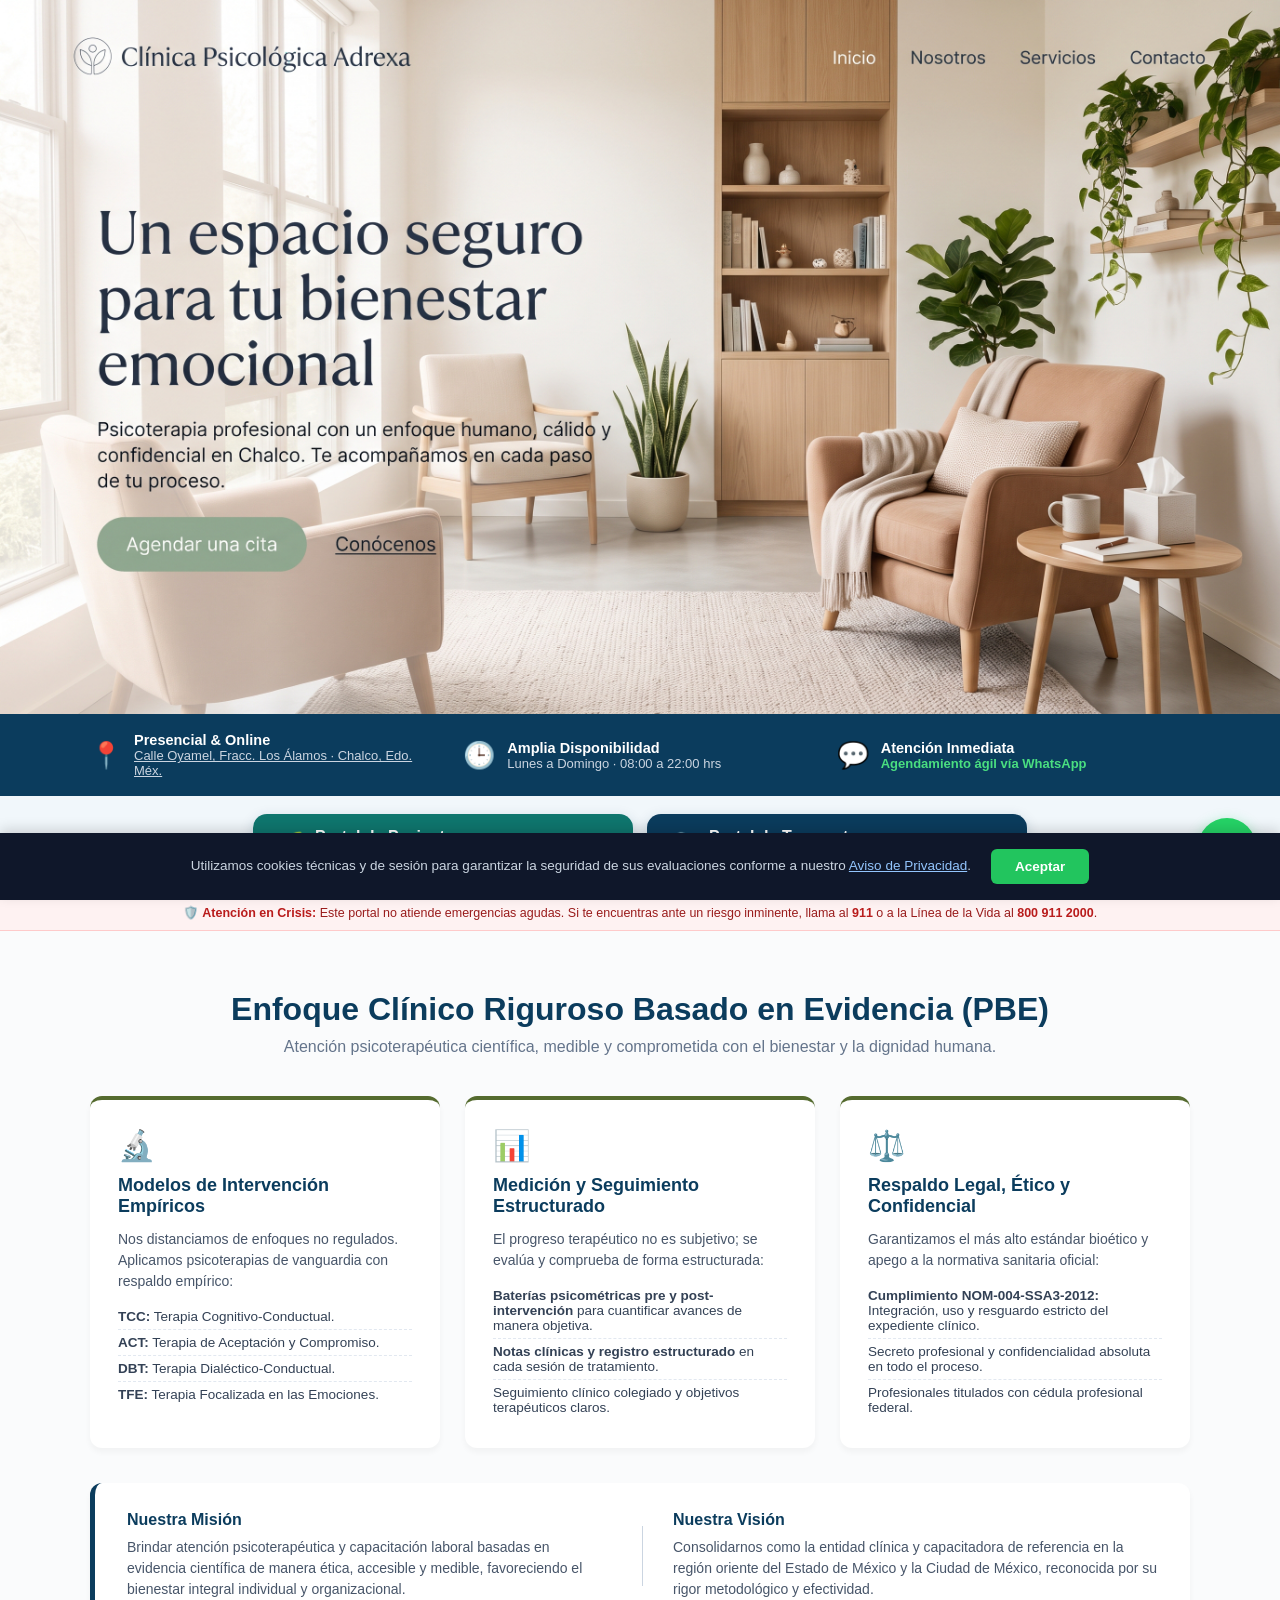
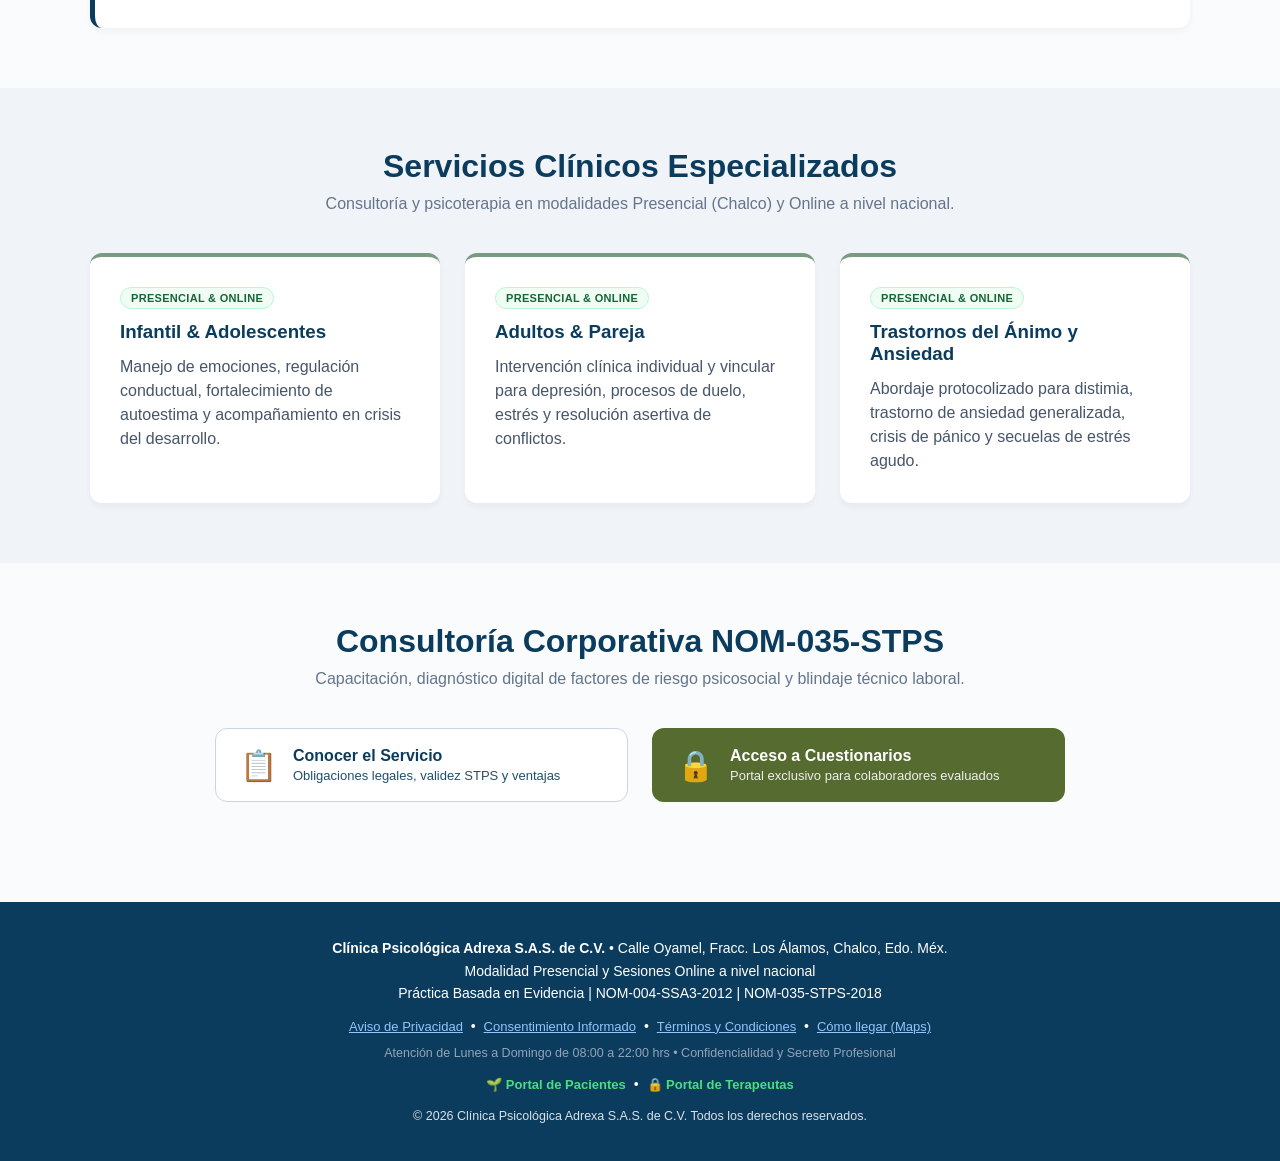
==== commit 5c9761e5: "Restaura sitio completo + botones a portales y derechos" ====
--- a/index.html
+++ b/index.html
@@ -1,4 +1,4 @@
-﻿<!DOCTYPE html>
+<!DOCTYPE html>
 <html lang="es">
 <head>
   <meta charset="UTF-8">
@@ -12,7 +12,7 @@
   <header class="hero-wrapper">
     <div class="hero-image-container">
       <img src="hero.jpg" alt="Clínica Psicológica Adrexa - Consultorio y Bienestar Emocional" class="hero-img">
-      <a href="javascript:void(0)" id="btn-abrir-agendar" class="hotspot btn-cita" title="Agendar una cita clínica"></a>
+      <a href="https://wa.me/5215538154148?text=Hola,%20me%20gustaría%20agendar%20una%20cita%20en%20Clínica%20Psicológica%20Adrexa" target="_blank" class="hotspot btn-cita" title="Agendar una cita por WhatsApp"></a>
       <a href="#nosotros" class="hotspot btn-conocenos" title="Conoce nuestra clínica"></a>
       <a href="#servicios" class="hotspot nav-servicios" title="Servicios Clínicos"></a>
       <a href="#nom035" class="hotspot nav-contacto" title="Consultoría NOM-035"></a>
@@ -50,28 +50,28 @@
     </div>
   </section>
 
-  <!-- ACCESO A LOS PORTALES -->
+  <!-- ACCESO A LOS PORTALES (PACIENTES Y TERAPEUTAS) -->
   <section class="portales-bar" aria-label="Acceso a los portales">
     <div class="container portales-flex">
-      <a href="https://adrexa-backend.onrender.com/pacientes" class="btn-portal btn-portal-paciente" target="_blank" rel="noopener">
+      <a href="https://adrexa-backend.onrender.com/pacientes" class="btn-portal btn-portal-paciente">
         <span class="btn-portal-icono">🌱</span>
         <span><strong>Portal de Pacientes</strong><small>Mi espacio: citas, documentos y ejercicios</small></span>
       </a>
-      <a href="https://adrexa-backend.onrender.com/panel" class="btn-portal btn-portal-terapeuta" target="_blank" rel="noopener">
+      <a href="https://adrexa-backend.onrender.com/panel" class="btn-portal btn-portal-terapeuta">
         <span class="btn-portal-icono">🔒</span>
         <span><strong>Portal de Terapeutas</strong><small>Acceso exclusivo para el equipo clínico</small></span>
       </a>
     </div>
   </section>
 
-  <!-- AVISO PREVENTIVO DE EMERGENCIAS -->
+  <!-- AVISO PREVENTIVO DE EMERGENCIAS (COFEPRIS / BIOÉTICA) -->
   <aside class="alerta-emergencias-bar">
     <div class="container alerta-emergencias-flex">
       <span>🛡️ <strong>Atención en Crisis:</strong> Este portal no atiende emergencias agudas. Si te encuentras ante un riesgo inminente, llama al <strong>911</strong> o a la Línea de la Vida al <strong>800 911 2000</strong>.</span>
     </div>
   </aside>
 
-  <!-- SECCIÓN NOSOTROS -->
+  <!-- SECCIÓN NOSOTROS Y ENFOQUE BASADO EN EVIDENCIA -->
   <section id="nosotros" class="section">
     <div class="container">
       <h2 class="section-title">Enfoque Clínico Riguroso Basado en Evidencia (PBE)</h2>
@@ -81,7 +81,7 @@
         <div class="nosotros-card">
           <div class="card-icon">🔬</div>
           <h3>Modelos de Intervención Empíricos</h3>
-          <p>Aplicamos psicoterapias de vanguardia con respaldo empírico:</p>
+          <p>Nos distanciamos de enfoques no regulados. Aplicamos psicoterapias de vanguardia con respaldo empírico:</p>
           <ul class="lista-modelos">
             <li><strong>TCC:</strong> Terapia Cognitivo-Conductual.</li>
             <li><strong>ACT:</strong> Terapia de Aceptación y Compromiso.</li>
@@ -93,23 +93,36 @@
         <div class="nosotros-card">
           <div class="card-icon">📊</div>
           <h3>Medición y Seguimiento Estructurado</h3>
-          <p>El progreso terapéutico se evalúa y comprueba de forma estructurada:</p>
+          <p>El progreso terapéutico no es subjetivo; se evalúa y comprueba de forma estructurada:</p>
           <ul class="lista-modelos">
-            <li><strong>Baterías psicométricas pre y post-intervención</strong> para cuantificar avances.</li>
-            <li><strong>Notas clínicas y registro estructurado</strong> en cada sesión.</li>
-            <li>Seguimiento clínico colegiado y objetivos claros.</li>
+            <li><strong>Baterías psicométricas pre y post-intervención</strong> para cuantificar avances de manera objetiva.</li>
+            <li><strong>Notas clínicas y registro estructurado</strong> en cada sesión de tratamiento.</li>
+            <li>Seguimiento clínico colegiado y objetivos terapéuticos claros.</li>
           </ul>
         </div>
 
         <div class="nosotros-card">
           <div class="card-icon">⚖️</div>
           <h3>Respaldo Legal, Ético y Confidencial</h3>
-          <p>Garantizamos el apego a la normativa sanitaria oficial:</p>
+          <p>Garantizamos el más alto estándar bioético y apego a la normativa sanitaria oficial:</p>
           <ul class="lista-modelos">
-            <li><strong>Cumplimiento NOM-004-SSA3-2012:</strong> Integración, uso y resguardo del expediente clínico.</li>
-            <li>Secreto profesional y confidencialidad absoluta.</li>
+            <li><strong>Cumplimiento NOM-004-SSA3-2012:</strong> Integración, uso y resguardo estricto del expediente clínico.</li>
+            <li>Secreto profesional y confidencialidad absoluta en todo el proceso.</li>
             <li>Profesionales titulados con cédula profesional federal.</li>
           </ul>
+        </div>
+      </div>
+
+      <!-- FILOSOFÍA INSTITUCIONAL -->
+      <div class="filosofia-box">
+        <div class="filosofia-item">
+          <h4>Nuestra Misión</h4>
+          <p>Brindar atención psicoterapéutica y capacitación laboral basadas en evidencia científica de manera ética, accesible y medible, favoreciendo el bienestar integral individual y organizacional.</p>
+        </div>
+        <div class="filosofia-divider"></div>
+        <div class="filosofia-item">
+          <h4>Nuestra Visión</h4>
+          <p>Consolidarnos como la entidad clínica y capacitadora de referencia en la región oriente del Estado de México y la Ciudad de México, reconocida por su rigor metodológico y efectividad.</p>
         </div>
       </div>
     </div>
@@ -125,98 +138,524 @@
         <div class="card">
           <div class="modalidad-badge">Presencial & Online</div>
           <h3>Infantil & Adolescentes</h3>
-          <p>Manejo de emociones, regulación conductual y fortalecimiento de autoestima.</p>
+          <p>Manejo de emociones, regulación conductual, fortalecimiento de autoestima y acompañamiento en crisis del desarrollo.</p>
         </div>
         <div class="card">
           <div class="modalidad-badge">Presencial & Online</div>
           <h3>Adultos & Pareja</h3>
-          <p>Intervención clínica individual y vincular para depresión, duelo, estrés y conflictos.</p>
+          <p>Intervención clínica individual y vincular para depresión, procesos de duelo, estrés y resolución asertiva de conflictos.</p>
         </div>
         <div class="card">
           <div class="modalidad-badge">Presencial & Online</div>
           <h3>Trastornos del Ánimo y Ansiedad</h3>
-          <p>Abordaje protocolizado para distimia, TAG, pánico y secuelas de estrés agudo.</p>
+          <p>Abordaje protocolizado para distimia, trastorno de ansiedad generalizada, crisis de pánico y secuelas de estrés agudo.</p>
         </div>
       </div>
     </div>
   </section>
 
-  <!-- MODAL PARA AGENDAR CITA -->
-  <div id="modal-agendar-cita" class="modal-overlay hidden">
-    <div class="modal-card modal-md">
-      <button type="button" class="modal-close" id="btn-cerrar-agendar">&times;</button>
-      <div class="login-header text-center">
-        <div class="lock-circle">🗓️</div>
-        <h3>Reserva tu Consulta Psicológica</h3>
-        <p>Selecciona tu fecha y horario preferido. Disponibilidad en tiempo real.</p>
-      </div>
-
-      <form id="form-reservar-cita">
-        <div class="form-group">
-          <label for="cita-nombre">Nombre Completo *</label>
-          <input type="text" id="cita-nombre" required placeholder="Ej. Mariana López Pérez">
-        </div>
-
-        <div class="form-row">
-          <div class="form-group flex-1">
-            <label for="cita-telefono">WhatsApp (10 dígitos) *</label>
-            <input type="tel" id="cita-telefono" required pattern="[0-9]{10}" placeholder="Ej. 5512345678">
-          </div>
-          <div class="form-group flex-1">
-            <label for="cita-email">Correo Electrónico (Opcional)</label>
-            <input type="email" id="cita-email" placeholder="correo@ejemplo.com">
-          </div>
-        </div>
-
-        <div class="form-row">
-          <div class="form-group flex-1">
-            <label for="cita-modalidad">Modalidad de Atención *</label>
-            <select id="cita-modalidad" class="form-select" required>
-              <option value="presencial">Presencial (Chalco, Edo. Méx.)</option>
-              <option value="en_linea">En Línea (Videollamada segura)</option>
-            </select>
-          </div>
-          <div class="form-group flex-1">
-            <label for="cita-fecha">Fecha Deseada *</label>
-            <input type="date" id="cita-fecha" class="form-date" required>
-          </div>
-        </div>
-
-        <div class="form-group">
-          <label><strong>Horarios Disponibles para esta Fecha:</strong></label>
-          <div id="contenedor-slots-horarios" class="slots-grid">
-            <p class="slot-info-muted">Selecciona una fecha para ver horarios disponibles.</p>
-          </div>
-          <input type="hidden" id="cita-hora-inicio" required>
-          <input type="hidden" id="cita-hora-fin" required>
-        </div>
-
-        <div class="consentimiento-check-box" style="margin-top: 10px;">
-          <label class="check-legal">
-            <input type="checkbox" id="check-privacidad-cita" required>
-            <span>Acepto el Aviso de Privacidad y el tratamiento de datos clínicos bajo la NOM-004-SSA3-2012.</span>
-          </label>
-        </div>
-
-        <button type="submit" id="btn-confirmar-cita" class="btn-submit" style="background-color: #0b3c5d;">
-          Confirmar y Reservar Cita
+  <!-- MÓDULO NOM-035 INTEGRAL -->
+  <section id="nom035" class="section">
+    <div class="container">
+      <h2 class="section-title">Consultoría Corporativa NOM-035-STPS</h2>
+      <p class="section-sub">Capacitación, diagnóstico digital de factores de riesgo psicosocial y blindaje técnico laboral.</p>
+
+      <!-- DOS BOTONES PRINCIPALES NOM-035 -->
+      <div class="nom035-actions-wrapper">
+        <button type="button" class="btn-nom btn-info" id="btn-abrir-info">
+          <span class="btn-icon">📋</span>
+          <span class="btn-text">
+            <strong>Conocer el Servicio</strong>
+            <small>Obligaciones legales, validez STPS y ventajas</small>
+          </span>
         </button>
-      </form>
-    </div>
-  </div>
+
+        <button type="button" class="btn-nom btn-acceso" id="btn-abrir-login">
+          <span class="btn-icon">🔒</span>
+          <span class="btn-text">
+            <strong>Acceso a Cuestionarios</strong>
+            <small>Portal exclusivo para colaboradores evaluados</small>
+          </span>
+        </button>
+      </div>
+
+      <!-- MODAL 1: INFORMACIÓN CORPORATIVA Y VENTAJAS -->
+      <div id="modal-info-nom" class="modal-overlay hidden">
+        <div class="modal-card modal-lg">
+          <button type="button" class="modal-close" id="btn-cerrar-info">&times;</button>
+          <h3 class="modal-title">Programa Integral NOM-035-STPS y Salud Ocupacional</h3>
+          
+          <div class="info-content-grid">
+            <div class="info-box">
+              <h4>¿Qué es la NOM-035?</h4>
+              <p>Norma oficial obligatoria en México para identificar, analizar y prevenir factores de riesgo psicosocial, fortaleciendo un entorno organizacional favorable.</p>
+            </div>
+
+            <div class="info-box">
+              <h4>Aplicación 100% Digital y Presencial</h4>
+              <p>Plataforma web con acceso seguro para aplicar los instrumentos tanto en centros de trabajo como a colaboradores en esquema de teletrabajo (Home Office) en todo México.</p>
+            </div>
+
+            <div class="info-box">
+              <h4>Validez Oficial STPS y Carpetas de Auditoría</h4>
+              <p>Contamos con <strong>capacidad legal para expedir constancias oficiales de competencias laborales (Formato DC-3 de la STPS)</strong> y entregamos carpetas técnicas completas preparadas para inspecciones laborales.</p>
+            </div>
+
+            <div class="info-box">
+              <h4>Atención a Eventos Traumáticos (ATS y PAP)</h4>
+              <p>Aplicación de protocolos de <strong>Primeros Auxilios Psicológicos (PAP)</strong> y <strong>canalización clínica inmediata</strong> para colaboradores que han sufrido asaltos, accidentes o siniestros graves.</p>
+            </div>
+
+            <div class="info-box destacada">
+              <h4>¿Por qué contratarlo con Clínica Psicológica Adrexa?</h4>
+              <ul>
+                <li><strong>Dirección y equipo clínico con cédula profesional</strong> en psicología clínica y de la salud.</li>
+                <li><strong>Resguardo médico y bioético:</strong> Expedientes clínicos bajo la estricta confidencialidad de la NOM-004-SSA3-2012.</li>
+                <li><strong>Solución integral:</strong> Diagnóstico digital, capacitación oficial DC-3 e intervención terapéutica directa.</li>
+              </ul>
+            </div>
+          </div>
+
+          <div class="modal-footer text-center">
+            <a href="https://wa.me/5215538154148?text=Hola,%20solicito%20una%20propuesta%20corporativa%20para%20la%20NOM-035" class="btn-cotizar-modal" target="_blank" rel="noopener noreferrer">
+              Solicitar propuesta corporativa
+            </a>
+          </div>
+        </div>
+      </div>
+
+      <!-- MODAL 2: VENTANA DE ACCESO CON USUARIO Y CONTRASEÑA -->
+      <div id="modal-login-nom" class="modal-overlay hidden">
+        <div class="modal-card modal-sm">
+          <button type="button" class="modal-close" id="btn-cerrar-login">&times;</button>
+          <div class="login-header text-center">
+            <div class="lock-circle">🔐</div>
+            <h3>Portal de Evaluación NOM-035</h3>
+            <p>Ingrese las credenciales asignadas por su departamento de Recursos Humanos o Dirección.</p>
+          </div>
+
+          <form id="form-login-nom">
+            <div class="form-group">
+              <label for="nom-user">Usuario / Clave de Empresa</label>
+              <input type="text" id="nom-user" required placeholder="Ej. DEMO">
+            </div>
+            <div class="form-group">
+              <label for="nom-pass">Contraseña de Acceso</label>
+              <input type="password" id="nom-pass" required placeholder="••••••••">
+            </div>
+            <div id="login-error-msg" class="login-error hidden">
+              Credenciales no válidas. Verifique con su empresa o administrador.
+            </div>
+            <button type="submit" class="btn-submit-login">Ingresar a la Evaluación</button>
+          </form>
+        </div>
+      </div>
+
+      <!-- MODAL 3: AVISO DE PRIVACIDAD INTEGRAL -->
+      <div id="modal-privacidad" class="modal-overlay hidden">
+        <div class="modal-card modal-lg">
+          <button type="button" class="modal-close" id="btn-cerrar-privacidad">&times;</button>
+          <h3 class="modal-title">Aviso de Privacidad Integral</h3>
+          <div class="legal-content-scroll">
+            <p><strong>Clínica Psicológica Adrexa S.A.S. de C.V.</strong>, con domicilio en Calle Oyamel, Fracc. Los Álamos, Chalco, Estado de México, y portal web <code>clinic-adrexa.com</code>, en estricto cumplimiento con la <strong>Ley Federal de Protección de Datos Personales en Posesión de los Particulares (LFPDPPP)</strong> y la <strong>NOM-004-SSA3-2012 (Del expediente clínico)</strong>, informa:</p>
+            
+            <h4>1. Datos Personales Sensibles Recabados</h4>
+            <p>Recabamos datos de identificación y datos personales sensibles relativos al estado de salud mental, síntomas emocionales, historial clínico y respuestas a cuestionarios estandarizados de la <strong>NOM-035-STPS-2018</strong> y tamizajes de Acontecimientos Traumáticos Severos (ATS).</p>
+
+            <h4>2. Finalidades del Tratamiento</h4>
+            <ul>
+              <li>Integración y custodia del Expediente Clínico conforme a la NOM-004-SSA3-2012 y el secreto profesional.</li>
+              <li>Diagnóstico, calificación técnica y análisis de factores de riesgo psicosocial en el trabajo en modalidades presencial y remota.</li>
+              <li>Emisión de Constancias de Competencias Laborales (Formato DC-3 ante la STPS) y carpetas técnicas de auditoría.</li>
+              <li>Canalización clínica inmediata y primeros auxilios psicológicos para trabajadores con afectación postraumática.</li>
+            </ul>
+
+            <h4>3. Confidencialidad Estricta y No Represalias</h4>
+            <p>Bajo ninguna circunstancia se entregarán respuestas individuales ni expedientes clínicos de los trabajadores a las empresas empleadoras. A las organizaciones solo se les entregan reportes estadísticos globales disociados para el cumplimiento de la norma.</p>
+
+            <h4>4. Ejercicio de Derechos ARCO</h4>
+            <p>Usted puede ejercer sus derechos de Acceso, Rectificación, Cancelación y Oposición (ARCO) comunicándose a través de nuestros canales oficiales. La cancelación de datos clínicos se apega a los plazos legales mínimos de conservación de 5 años previstos por la norma sanitaria.</p>
+
+            <h4>5. Emergencias</h4>
+            <p>Este portal no sustituye servicios de urgencias médicas ni psiquiátricas. En caso de crisis aguda llame al 911 o a la Línea de la Vida (800 911 2000).</p>
+          </div>
+        </div>
+      </div>
+
+      <!-- MODAL 4: CONSENTIMIENTO INFORMADO -->
+      <div id="modal-consentimiento" class="modal-overlay hidden">
+        <div class="modal-card modal-lg">
+          <button type="button" class="modal-close" id="btn-cerrar-consentimiento">&times;</button>
+          <h3 class="modal-title">Consentimiento Informado para Evaluación y Atención Clínica</h3>
+          <div class="legal-content-scroll">
+            <h4>1. Enfoque Basado en Evidencia</h4>
+            <p>Declaro entender que las evaluaciones e intervenciones de Clínica Psicológica Adrexa se basan en la <strong>Práctica Basada en Evidencia (PBE)</strong> mediante modelos de Terapia Cognitivo-Conductual (TCC), Terapia de Aceptación y Compromiso (ACT) y terapias contextuales, a cargo de profesionales con cédula profesional federal.</p>
+
+            <h4>2. Secreto Profesional y Excepciones</h4>
+            <p>Toda la información proporcionada está bajo el secreto profesional bioético y legal. Solo se revelará ante orden judicial o cuando exista un riesgo inminente y grave para la vida o integridad de la persona o de terceros.</p>
+
+            <h4>3. Participación en Evaluaciones Laborales NOM-035</h4>
+            <p>Entiendo que mi participación tiene fines de evaluación ambiental y de factores de riesgo psicosocial en el centro de trabajo. Mis respuestas son confidenciales y no constituyen un instrumento punitivo ni condicionante de mi empleo.</p>
+          </div>
+        </div>
+      </div>
+
+      <!-- MODAL 5: TÉRMINOS Y CONDICIONES DEL SERVICIO -->
+      <div id="modal-terminos" class="modal-overlay hidden">
+        <div class="modal-card modal-lg">
+          <button type="button" class="modal-close" id="btn-cerrar-terminos">&times;</button>
+          <h3 class="modal-title">Términos y Condiciones del Servicio</h3>
+          <div class="legal-content-scroll">
+            <h4>1. Encuadre y Duración de Sesión</h4>
+            <p>Las consultas psicoterapéuticas individuales tienen una duración estándar de 50 a 60 minutos, bajo estricto encuadre ético, presencial en Chalco o mediante plataforma remota segura.</p>
+
+            <h4>2. Política de Cancelación y Reprogramación</h4>
+            <p>Por respeto al tiempo de la agenda clínica colegiada, cualquier cancelación o cambio de horario debe notificarse con un mínimo de <strong>24 horas de anticipación</strong> mediante el canal oficial de WhatsApp; de lo contrario, la sesión será considerada devengada y no reembolsable[cite: 7].</p>
+
+            <h4>3. Requisitos para Sesiones en Línea</h4>
+            <p>Para la modalidad remota, el consultante es responsable de contar con un espacio privado, libre de interrupciones y una conexión a internet estable. La clínica no asume responsabilidad por interrupciones atribuibles a las operadoras de telecomunicaciones del paciente.</p>
+
+            <h4>4. Honorarios y Facturación</h4>
+            <p>Los honorarios por servicios de salud psicológica se apegan a la legislación aplicable en territorio mexicano y se encuentran legalmente exentos de IVA conforme al Artículo 15 Fracc. XIV de la Ley del IVA[cite: 7]. La emisión de CFDI se tramita a través de la administración en el mes corriente.</p>
+          </div>
+        </div>
+      </div>
+
+      <!-- CONTENEDOR PRIVADO (OCULTO POR DEFECTO HASTA INICIAR SESIÓN) -->
+      <div id="cuestionario-privado-container" class="hidden">
+        <div class="banner-autenticado">
+          <div>
+            <strong>Empresa Activa:</strong> <span id="empresa-autenticada-label">Empresa Registrada</span>
+          </div>
+          <button type="button" id="btn-cerrar-sesion" class="btn-logout">Cerrar Sesión</button>
+        </div>
+
+        <div class="form-container">
+          <!-- PESTAÑAS SELECTORAS DEL TIPO DE EVALUACIÓN -->
+          <div class="tabs-evaluacion">
+            <button type="button" id="tab-ats" class="btn-tab active" onclick="cambiarModulo('ATS')">
+              ⚠️ Guía I: Acontecimientos Traumáticos (ATS)
+            </button>
+            <button type="button" id="tab-factores" class="btn-tab" onclick="cambiarModulo('FACTORES')">
+              📊 Guía II / III: Factores de Riesgo Psicosocial
+            </button>
+            <button type="button" id="tab-buzon" class="btn-tab" onclick="cambiarModulo('BUZON')">
+              🛡️ Buzón Confidencial de Denuncias
+            </button>
+          </div>
+
+          <!-- DESPLEGABLE INSTITUCIONAL: POLÍTICA DE PREVENCIÓN NOM-035 -->
+          <div class="politica-acordeon-box">
+            <button type="button" class="btn-acordeon-politica" onclick="togglePolitica()">
+              <span>📜 Ver Política Institucional de Prevención NOM-035-STPS-2018</span>
+              <span id="icono-acordeon">▼</span>
+            </button>
+            <div id="contenido-politica" class="contenido-politica-desplegable" style="display: none;">
+              <h4>Política de Prevención de Riesgos Psicosociales y Promoción del Entorno Organizacional Favorable</h4>
+              <p><strong>Clínica Psicológica Adrexa S.A.S. de C.V.</strong> pone a disposición de las personas trabajadoras los compromisos esenciales que rigen en este centro de trabajo:</p>
+              <ul>
+                <li><strong>Condiciones seguras:</strong> Mantenimiento de instalaciones dignas, limpias y libres de condiciones peligrosas o insalubres.</li>
+                <li><strong>Cargas equitativas:</strong> Distribución balanceada de actividades laborales conforme a las capacidades y jornada contractual.</li>
+                <li><strong>Equilibrio vida-trabajo:</strong> Respeto estricto a los días de descanso, límites de jornada y vida personal o familiar.</li>
+                <li><strong>Cero violencia laboral:</strong> Prohibición absoluta de acoso, hostigamiento, burlas, maltratos o descalificación laboral.</li>
+                <li><strong>Liderazgo y comunicación:</strong> Trato digno por parte de supervisores, retroalimentación constructiva y canales de denuncia confidenciales sin represalias.</li>
+              </ul>
+              <p class="nota-politica"><em>* Esta política se integra formalmente en el expediente anual de Seguridad y Salud en el Trabajo conforme a las disposiciones de la STPS.</em></p>
+            </div>
+          </div>
+
+          <!-- MÓDULO 1: GUÍA I - ATS -->
+          <div id="modulo-ats">
+            <h3>Guía de Referencia I: Tamizaje de Acontecimientos Traumáticos Severos</h3>
+            <p class="instrucciones">
+              Este cuestionario permite identificar a trabajadores expuestos a acontecimientos traumáticos severos durante o con motivo del trabajo, y canalizarlos para su debida atención clínica confidencial.
+            </p>
+
+            <form id="formulario-ats">
+              <div class="form-row">
+                <input type="text" id="empresa-ats" placeholder="Nombre de la Empresa *" required>
+                <input type="text" id="idEmpleado-ats" placeholder="ID / Folio de Colaborador *" required>
+              </div>
+              <div class="form-row">
+                <input type="text" id="nombre-ats" placeholder="Nombre completo (Opcional)">
+                <input type="text" id="puesto-ats" placeholder="Puesto o Área de trabajo *" required>
+              </div>
+
+              <!-- SECCIÓN I: ACONTECIMIENTO -->
+              <div class="categoria-header">
+                <h4>Sección I: Acontecimientos Traumáticos Durante o con Motivo del Trabajo</h4>
+              </div>
+              <p class="instrucciones-sec">¿Ha presenciado o sufrido alguna vez, durante o con motivo del trabajo, alguno de los siguientes eventos?</p>
+
+              <div class="pregunta-box">
+                <p class="pregunta-texto"><strong>1.</strong> Accidente de trabajo grave que tenga como consecuencia la muerte, la pérdida de un miembro o una lesión grave.</p>
+                <div class="opciones-ats">
+                  <label><input type="radio" name="ats_1" value="si" onchange="verificarSeccionI()" required> Sí</label>
+                  <label><input type="radio" name="ats_1" value="no" onchange="verificarSeccionI()"> No</label>
+                </div>
+              </div>
+
+              <div class="pregunta-box">
+                <p class="pregunta-texto"><strong>2.</strong> Asalto con violencia, secuestro o amenaza grave a su integridad física o a la de sus compañeros.</p>
+                <div class="opciones-ats">
+                  <label><input type="radio" name="ats_2" value="si" onchange="verificarSeccionI()" required> Sí</label>
+                  <label><input type="radio" name="ats_2" value="no" onchange="verificarSeccionI()"> No</label>
+                </div>
+              </div>
+
+              <div class="pregunta-box">
+                <p class="pregunta-texto"><strong>3.</strong> Actos violentos que causaron lesiones graves o pusieron en peligro la vida de usted o de terceros.</p>
+                <div class="opciones-ats">
+                  <label><input type="radio" name="ats_3" value="si" onchange="verificarSeccionI()" required> Sí</label>
+                  <label><input type="radio" name="ats_3" value="no" onchange="verificarSeccionI()"> No</label>
+                </div>
+              </div>
+
+              <div class="pregunta-box">
+                <p class="pregunta-texto"><strong>4.</strong> Explosiones, derrumbes, incendios u otros siniestros de consecuencias graves.</p>
+                <div class="opciones-ats">
+                  <label><input type="radio" name="ats_4" value="si" onchange="verificarSeccionI()" required> Sí</label>
+                  <label><input type="radio" name="ats_4" value="no" onchange="verificarSeccionI()"> No</label>
+                </div>
+              </div>
+
+              <!-- CONTENEDOR DE SÍNTOMAS -->
+              <div id="bloque-sintomas-ats" style="display: none;">
+                <div class="alerta-normativa">
+                  <p>Ha seleccionado al menos un evento traumático severo. Por disposición oficial, responda las siguientes preguntas sobre los síntomas experimentados durante el último mes.</p>
+                </div>
+
+                <div class="categoria-header">
+                  <h4>Sección II: Recuerdos Persistentes sobre el Acontecimiento</h4>
+                </div>
+                <div class="pregunta-box">
+                  <p class="pregunta-texto"><strong>5.</strong> ¿Ha tenido recuerdos recurrentes e involuntarios que le provocan malestar sobre el evento?</p>
+                  <div class="opciones-ats">
+                    <label><input type="radio" name="ats_5" value="si"> Sí</label>
+                    <label><input type="radio" name="ats_5" value="no"> No</label>
+                  </div>
+                </div>
+                <div class="pregunta-box">
+                  <p class="pregunta-texto"><strong>6.</strong> ¿Ha tenido sueños de carácter recurrente sobre el acontecimiento que le producen angustia?</p>
+                  <div class="opciones-ats">
+                    <label><input type="radio" name="ats_6" value="si"> Sí</label>
+                    <label><input type="radio" name="ats_6" value="no"> No</label>
+                  </div>
+                </div>
+
+                <div class="categoria-header">
+                  <h4>Sección III: Esfuerzo por Evitar Circunstancias Parecidas</h4>
+                </div>
+                <div class="pregunta-box">
+                  <p class="pregunta-texto"><strong>7.</strong> ¿Se esfuerza por evitar pensamientos, sentimientos o conversaciones sobre el acontecimiento?</p>
+                  <div class="opciones-ats">
+                    <label><input type="radio" name="ats_7" value="si"> Sí</label>
+                    <label><input type="radio" name="ats_7" value="no"> No</label>
+                  </div>
+                </div>
+                <div class="pregunta-box">
+                  <p class="pregunta-texto"><strong>8.</strong> ¿Se esfuerza por evitar actividades, lugares o personas que le recuerdan el evento?</p>
+                  <div class="opciones-ats">
+                    <label><input type="radio" name="ats_8" value="si"> Sí</label>
+                    <label><input type="radio" name="ats_8" value="no"> No</label>
+                  </div>
+                </div>
+                <div class="pregunta-box">
+                  <p class="pregunta-texto"><strong>9.</strong> ¿Ha tenido dificultad para recordar algún aspecto importante del acontecimiento?</p>
+                  <div class="opciones-ats">
+                    <label><input type="radio" name="ats_9" value="si"> Sí</label>
+                    <label><input type="radio" name="ats_9" value="no"> No</label>
+                  </div>
+                </div>
+                <div class="pregunta-box">
+                  <p class="pregunta-texto"><strong>10.</strong> ¿Ha disminuido notablemente su interés en actividades que antes disfrutaba?</p>
+                  <div class="opciones-ats">
+                    <label><input type="radio" name="ats_10" value="si"> Sí</label>
+                    <label><input type="radio" name="ats_10" value="no"> No</label>
+                  </div>
+                </div>
+                <div class="pregunta-box">
+                  <p class="pregunta-texto"><strong>11.</strong> ¿Se ha sentido distanciado o distante de los demás?</p>
+                  <div class="opciones-ats">
+                    <label><input type="radio" name="ats_11" value="si"> Sí</label>
+                    <label><input type="radio" name="ats_11" value="no"> No</label>
+                  </div>
+                </div>
+
+                <div class="categoria-header">
+                  <h4>Sección IV: Afectación y Sobresalto</h4>
+                </div>
+                <div class="pregunta-box">
+                  <p class="pregunta-texto"><strong>12.</strong> ¿Ha tenido dificultades para conciliar o mantener el sueño?</p>
+                  <div class="opciones-ats">
+                    <label><input type="radio" name="ats_12" value="si"> Sí</label>
+                    <label><input type="radio" name="ats_12" value="no"> No</label>
+                  </div>
+                </div>
+                <div class="pregunta-box">
+                  <p class="pregunta-texto"><strong>13.</strong> ¿Ha estado particularmente irritable o con ataques de enojo?</p>
+                  <div class="opciones-ats">
+                    <label><input type="radio" name="ats_13" value="si"> Sí</label>
+                    <label><input type="radio" name="ats_13" value="no"> No</label>
+                  </div>
+                </div>
+                <div class="pregunta-box">
+                  <p class="pregunta-texto"><strong>14.</strong> ¿Ha tenido dificultad para concentrarse?</p>
+                  <div class="opciones-ats">
+                    <label><input type="radio" name="ats_14" value="si"> Sí</label>
+                    <label><input type="radio" name="ats_14" value="no"> No</label>
+                  </div>
+                </div>
+                <div class="pregunta-box">
+                  <p class="pregunta-texto"><strong>15.</strong> ¿Ha estado a la defensiva o hiperalerta sin motivo justificado?</p>
+                  <div class="opciones-ats">
+                    <label><input type="radio" name="ats_15" value="si"> Sí</label>
+                    <label><input type="radio" name="ats_15" value="no"> No</label>
+                  </div>
+                </div>
+                <div class="pregunta-box">
+                  <p class="pregunta-texto"><strong>16.</strong> ¿Se sobresalta o asusta con facilidad?</p>
+                  <div class="opciones-ats">
+                    <label><input type="radio" name="ats_16" value="si"> Sí</label>
+                    <label><input type="radio" name="ats_16" value="no"> No</label>
+                  </div>
+                </div>
+              </div>
+
+              <!-- CHECKBOX LEGAL OBLIGATORIO -->
+              <div class="consentimiento-check-box">
+                <label class="check-legal">
+                  <input type="checkbox" id="check-privacidad-ats" required>
+                  <span>
+                    He leído y acepto el <a href="javascript:void(0)" class="link-abrir-privacidad">Aviso de Privacidad</a> y el 
+                    <a href="javascript:void(0)" class="link-abrir-consentimiento">Consentimiento Informado</a>. Otorgo mi autorización para el tratamiento confidencial de mis datos bajo la <strong>NOM-004-SSA3-2012</strong> y <strong>NOM-035-STPS-2018</strong>.
+                  </span>
+                </label>
+              </div>
+
+              <button type="submit" id="btn-enviar-ats" class="btn-submit">Registrar Tamizaje ATS</button>
+            </form>
+          </div>
+
+          <!-- MÓDULO 2: GUÍA II Y GUÍA III -->
+          <div id="modulo-factores" style="display: none;">
+            <h3>Evaluación de Factores de Riesgo Psicosocial</h3>
+            
+            <div class="selector-guia-box">
+              <label for="selectorGuia"><strong>Tamaño del Centro de Trabajo / Instrumento:</strong></label>
+              <select id="selectorGuia" class="form-select">
+                <option value="II">Guía de Referencia II (16 a 50 colaboradores — 46 reactivos)</option>
+                <option value="III">Guía de Referencia III (Más de 50 colaboradores — 72 reactivos)</option>
+              </select>
+            </div>
+
+            <form id="formulario-nom035">
+              <div class="form-row">
+                <input type="text" id="empresa" placeholder="Nombre de la Empresa *" required>
+                <input type="text" id="idEmpleado" placeholder="ID / Folio de Colaborador *" required>
+              </div>
+              <div class="form-row">
+                <input type="text" id="nombre" placeholder="Nombre completo (Opcional)">
+                <input type="text" id="puesto" placeholder="Puesto o Área de trabajo *" required>
+              </div>
+
+              <div id="contenedor-preguntas"></div>
+
+              <!-- CHECKBOX LEGAL OBLIGATORIO -->
+              <div class="consentimiento-check-box">
+                <label class="check-legal">
+                  <input type="checkbox" id="check-privacidad-factores" required>
+                  <span>
+                    He leído y acepto el <a href="javascript:void(0)" class="link-abrir-privacidad">Aviso de Privacidad</a> y el 
+                    <a href="javascript:void(0)" class="link-abrir-consentimiento">Consentimiento Informado</a>. Otorgo mi consentimiento para evaluar mis respuestas bajo el resguardo de la <strong>NOM-035-STPS-2018</strong>.
+                  </span>
+                </label>
+              </div>
+
+              <button type="submit" id="btn-enviar" class="btn-submit">Enviar Evaluación y Registrar Diagnóstico</button>
+            </form>
+          </div>
+
+          <!-- MÓDULO 3: BUZÓN CONFIDENCIAL DE QUEJAS Y DENUNCIAS -->
+          <div id="modulo-buzon" style="display: none;">
+            <h3>Buzón Seguro y Confidencial de Denuncias NOM-035</h3>
+            <p class="instrucciones">
+              Mecanismo protegido para señalar actos de violencia laboral, hostigamiento, acoso o condiciones contrarias al entorno organizacional favorable. Garantía de no represalias y atención confidencial por Clínica Psicológica Adrexa.
+            </p>
+
+            <form id="formulario-buzon">
+              <div class="form-row">
+                <input type="text" id="buzon-empresa" placeholder="Nombre de la Empresa *" required>
+                <select id="buzon-modalidad" class="form-select" onchange="alternarAnonimatoBuzon()" required>
+                  <option value="Identificada">Presentar Denuncia Identificada</option>
+                  <option value="Anonima">Presentar Denuncia Anónima</option>
+                </select>
+              </div>
+
+              <div id="bloque-datos-promovente" class="form-row">
+                <input type="text" id="buzon-nombre" placeholder="Nombre completo de quien promueve">
+                <input type="text" id="buzon-contacto" placeholder="Puesto y Teléfono/Correo de contacto">
+              </div>
+
+              <div class="form-row">
+                <input type="text" id="buzon-senalado" placeholder="Nombre(s) y puesto de la persona señalada *" required>
+                <select id="buzon-conducta" class="form-select" required>
+                  <option value="" disabled selected>Tipo de conducta o situación *</option>
+                  <option value="Acoso psicológico o marginación laboral">Acoso psicológico o marginación laboral</option>
+                  <option value="Descalificación y trato denigrante">Descalificación y trato denigrante (burlas, gritos)</option>
+                  <option value="Sobrecarga desproporcionada hostil">Sobrecarga de trabajo u órdenes hostiles</option>
+                  <option value="Amenazas o intimidación">Amenazas o intimidación de despido/sanción</option>
+                  <option value="Agresión física o violencia directa">Agresión física o violencia directa</option>
+                  <option value="Otra práctica contraria a la NOM-035">Otra práctica contraria a la NOM-035</option>
+                </select>
+              </div>
+
+              <div class="pregunta-box">
+                <p class="pregunta-texto"><strong>Narración de los hechos:</strong> Describa fechas, lugar, sucesos concretos y testigos si los hubiera.</p>
+                <textarea id="buzon-hechos" rows="5" class="form-textarea" placeholder="Escriba aquí los detalles de la situación..." required></textarea>
+              </div>
+
+              <button type="submit" id="btn-enviar-buzon" class="btn-submit">Enviar Denuncia Confidencial</button>
+            </form>
+          </div>
+        </div>
+      </div>
+    </div>
+  </section>
 
   <!-- PIE DE PÁGINA -->
   <footer>
     <p><strong>Clínica Psicológica Adrexa S.A.S. de C.V.</strong> &bull; Calle Oyamel, Fracc. Los Álamos, Chalco, Edo. Méx.</p>
     <p>Modalidad Presencial y Sesiones Online a nivel nacional</p>
+    <p>Práctica Basada en Evidencia | NOM-004-SSA3-2012 | NOM-035-STPS-2018</p>
     <p class="footer-links-legal">
-      <a href="https://adrexa-backend.onrender.com/pacientes" target="_blank" rel="noopener" style="color: #4ade80; font-weight: 600;">🌱 Portal de Pacientes</a> &bull;
-      <a href="https://adrexa-backend.onrender.com/panel" target="_blank" rel="noopener" style="color: #4ade80; font-weight: 600;">🔒 Portal de Terapeutas</a> &bull; 
+      <a href="javascript:void(0)" class="link-abrir-privacidad">Aviso de Privacidad</a> &bull; 
+      <a href="javascript:void(0)" class="link-abrir-consentimiento">Consentimiento Informado</a> &bull; 
+      <a href="javascript:void(0)" class="link-abrir-terminos">Términos y Condiciones</a> &bull; 
       <a href="https://maps.app.goo.gl/oZojsbTwyhfwvNK37" target="_blank" rel="noopener noreferrer">Cómo llegar (Maps)</a>
+    </p>
+    <p class="footer-sub">Atención de Lunes a Domingo de 08:00 a 22:00 hrs &bull; Confidencialidad y Secreto Profesional</p>
+    <p class="footer-links-legal">
+      <a href="https://adrexa-backend.onrender.com/pacientes" style="color: #4ade80; font-weight: 600; text-decoration: none;">🌱 Portal de Pacientes</a> &bull;
+      <a href="https://adrexa-backend.onrender.com/panel" style="color: #4ade80; font-weight: 600; text-decoration: none;">🔒 Portal de Terapeutas</a>
     </p>
     <p class="footer-derechos">© 2026 Clínica Psicológica Adrexa S.A.S. de C.V. Todos los derechos reservados.</p>
   </footer>
 
+  <!-- BANNER DE COOKIES -->
+  <aside id="cookie-banner" class="cookie-banner hidden">
+    <div class="cookie-content">
+      <p>Utilizamos cookies técnicas y de sesión para garantizar la seguridad de sus evaluaciones conforme a nuestro <a href="javascript:void(0)" class="link-abrir-privacidad">Aviso de Privacidad</a>.</p>
+      <button type="button" id="btn-aceptar-cookies" class="btn-cookie-accept">Aceptar</button>
+    </div>
+  </aside>
+
+  <!-- BOTÓN FLOTANTE PERMANENTE DE WHATSAPP -->
+  <a href="https://wa.me/5215538154148?text=Hola,%20me%20gustaría%20solicitar%20información%20sobre%20sus%20servicios%20clínicos" class="whatsapp-float" target="_blank" rel="noopener noreferrer" title="Chat de atención inmediata por WhatsApp">
+    <svg viewBox="0 0 32 32" width="30" height="30" fill="#ffffff"><path d="M16 2a14 14 0 0 0-12 21.2L2 30l7-1.8A14 14 0 1 0 16 2zm0 25.5a11.5 11.5 0 0 1-5.9-1.6l-.4-.3-4.4 1.2 1.2-4.3-.3-.5A11.5 11.5 0 1 1 16 27.5zm6.3-8.6c-.3-.2-2-.9-2.3-1s-.6-.2-.8.2-.9 1-1.1 1.2-.4.3-.7.1a9 9 0 0 1-2.6-1.6 10 10 0 0 1-1.8-2.3c-.2-.3 0-.5.1-.7s.3-.4.5-.6.2-.4.3-.6 0-.4 0-.6-.8-2-1.1-2.7c-.3-.7-.6-.6-.8-.6h-.7a1.4 1.4 0 0 0-1 .5 4.3 4.3 0 0 0-1.3 3.2 7.5 7.5 0 0 0 1.6 4 17.2 17.2 0 0 0 6.6 5.8 22.3 22.3 0 0 0 2.2.8c.9.3 1.8.3 2.5.2a3.6 3.6 0 0 0 2.4-1.7 3 3 0 0 0 .2-1.7c-.1-.1-.3-.2-.6-.4z"/></svg>
+  </a>
+
+  <!-- SCRIPT OFICIAL -->
   <script src="app.js"></script>
 </body>
-</html>
+</html>
--- a/styles.css
+++ b/styles.css
@@ -371,7 +371,7 @@
   box-shadow: 0 6px 18px rgba(85, 107, 47, 0.25);
 }
 
-/* MODALES GLOBALES */
+/* MODALES */
 .modal-overlay {
   position: fixed;
   inset: 0;
@@ -396,7 +396,6 @@
 }
 
 .modal-lg { max-width: 820px; }
-.modal-md { max-width: 600px; }
 .modal-sm { max-width: 440px; }
 
 .modal-close {
@@ -416,73 +415,6 @@
   margin-bottom: 24px;
 }
 
-/* ESTILOS ESPECÍFICOS DEL MODAL DE CITAS */
-.flex-1 { flex: 1; }
-
-.form-date {
-  width: 100%;
-  padding: 12px;
-  border: 1.5px solid #cbd5e1;
-  border-radius: 6px;
-  font-size: 15px;
-  outline: none;
-  background: white;
-}
-
-.form-date:focus {
-  border-color: #0b3c5d;
-}
-
-.slots-grid {
-  display: grid;
-  grid-template-columns: repeat(auto-fill, minmax(105px, 1fr));
-  gap: 10px;
-  margin-top: 10px;
-}
-
-.slot-btn {
-  background-color: #f1f5f9;
-  border: 1.5px solid #cbd5e1;
-  padding: 10px 8px;
-  border-radius: 8px;
-  font-size: 13.5px;
-  font-weight: 600;
-  color: #1e293b;
-  cursor: pointer;
-  text-align: center;
-  transition: all 0.2s ease;
-}
-
-.slot-btn:hover:not(.ocupado) {
-  border-color: #0b3c5d;
-  background-color: #e2e8f0;
-}
-
-.slot-btn.selected {
-  background-color: #0b3c5d !important;
-  color: #ffffff !important;
-  border-color: #0b3c5d !important;
-  box-shadow: 0 3px 8px rgba(11, 60, 93, 0.25);
-}
-
-.slot-btn.ocupado {
-  background-color: #fee2e2;
-  border-color: #fca5a5;
-  color: #991b1b;
-  cursor: not-allowed;
-  opacity: 0.65;
-  text-decoration: line-through;
-}
-
-.slot-info-muted {
-  font-size: 13.5px;
-  color: #64748b;
-  font-style: italic;
-  grid-column: 1 / -1;
-  padding: 8px 0;
-}
-
-/* FORMULARIO Y CAMPOS */
 .info-content-grid {
   display: grid;
   grid-template-columns: repeat(auto-fit, minmax(320px, 1fr));
@@ -734,7 +666,6 @@
 }
 
 .form-select {
-  width: 100%;
   padding: 12px;
   border: 1.5px solid #cbd5e1;
   border-radius: 6px;
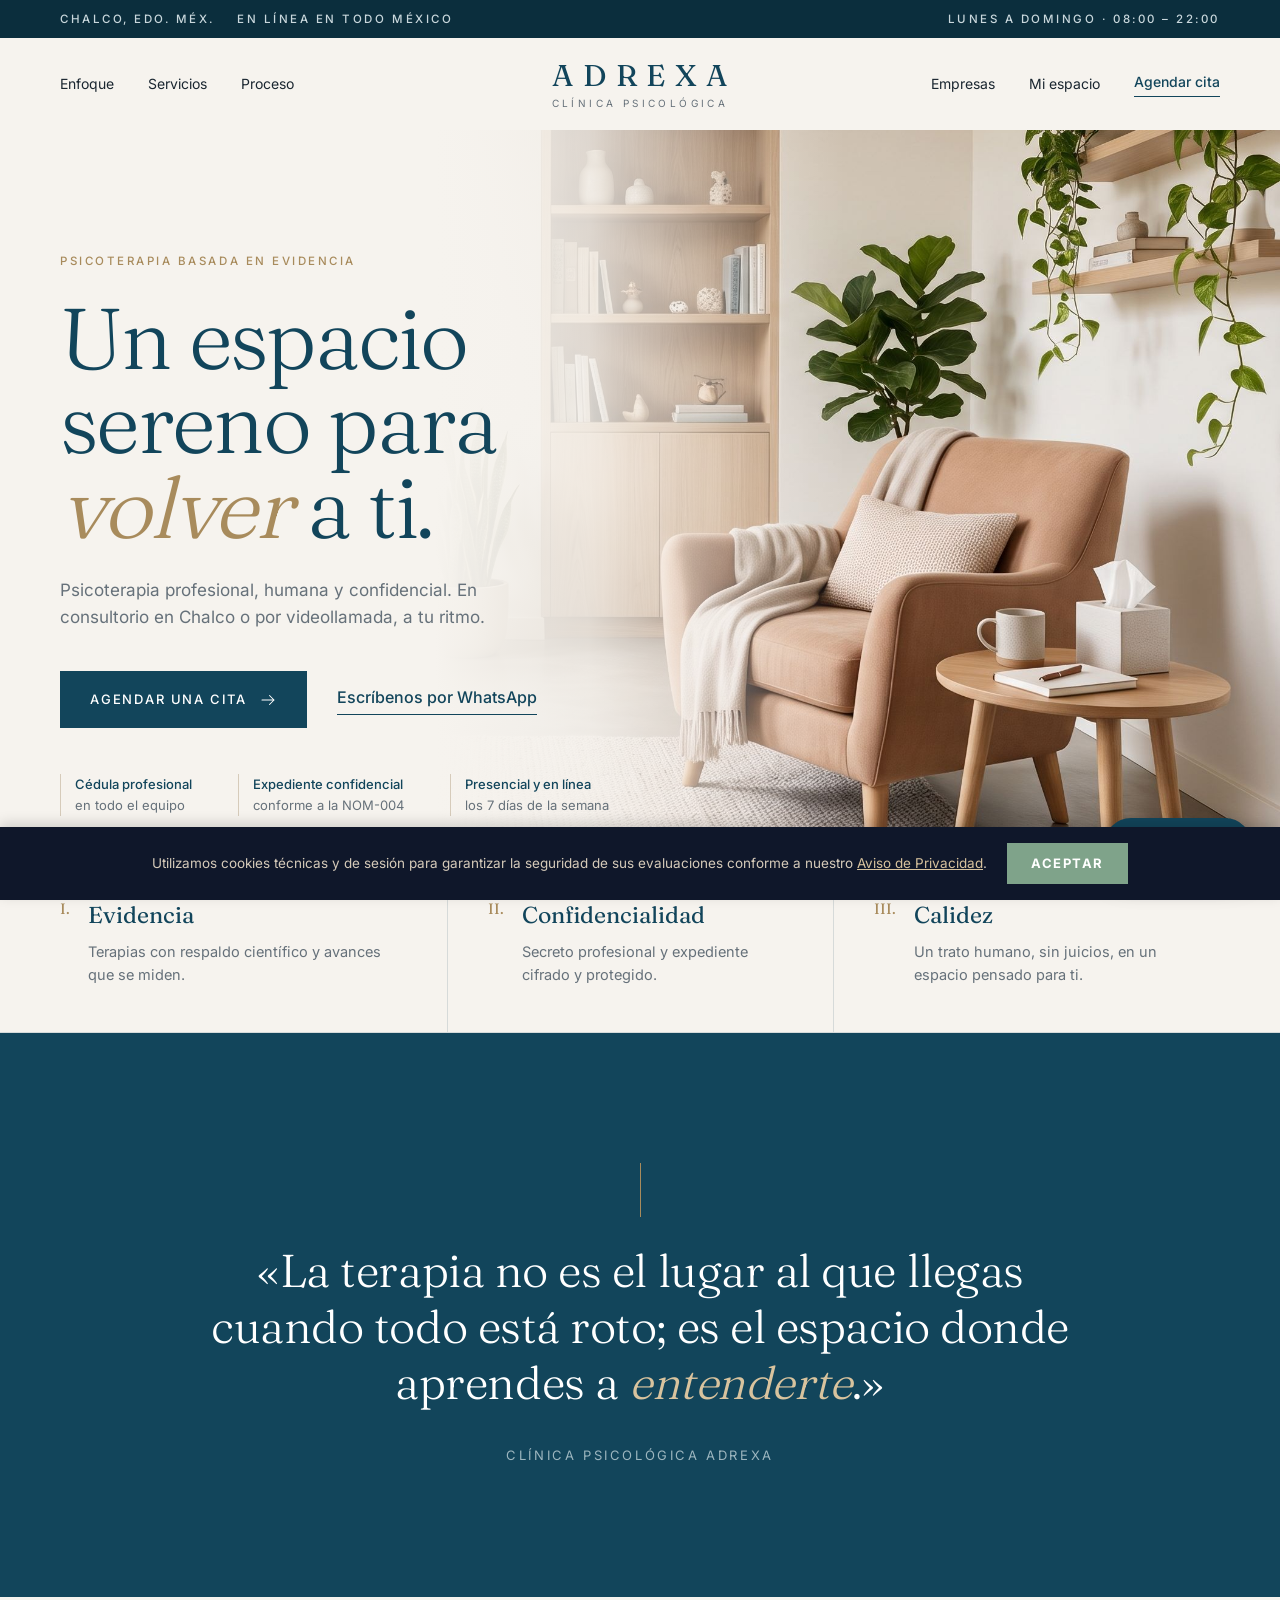
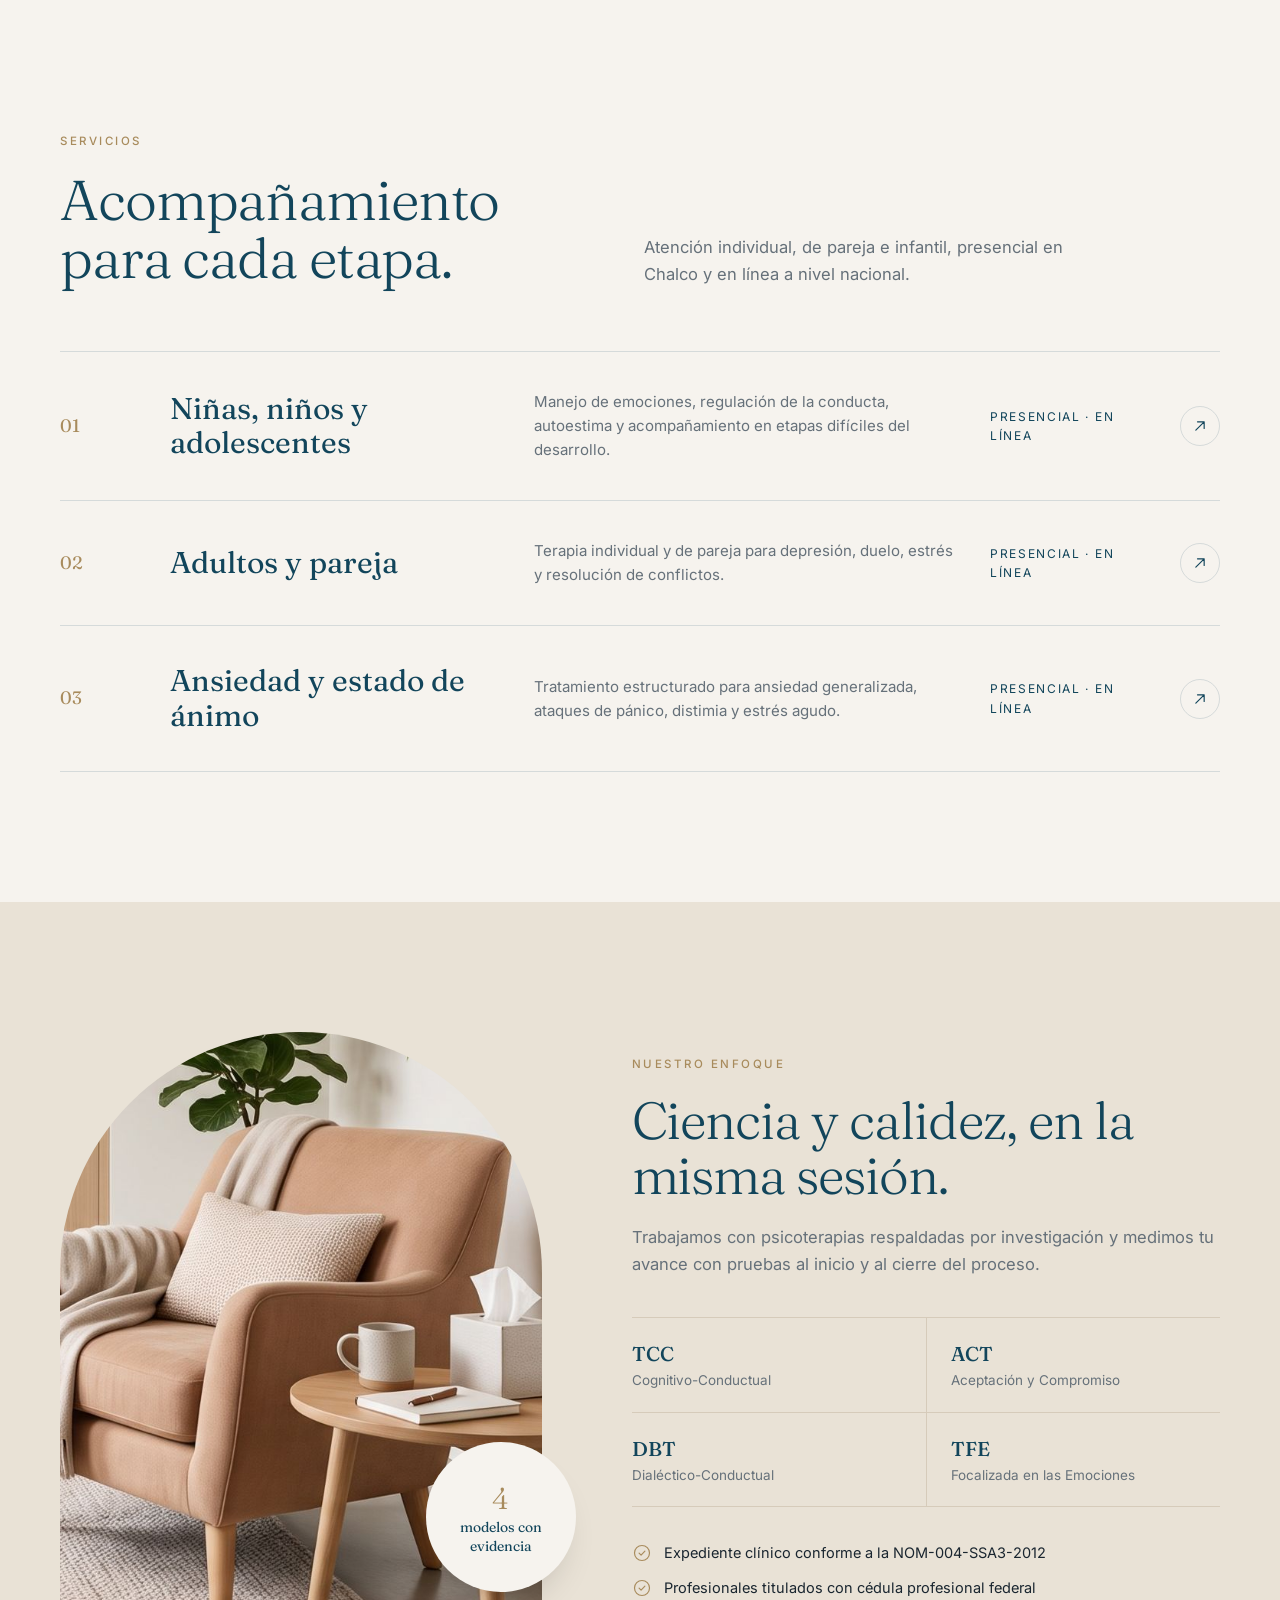
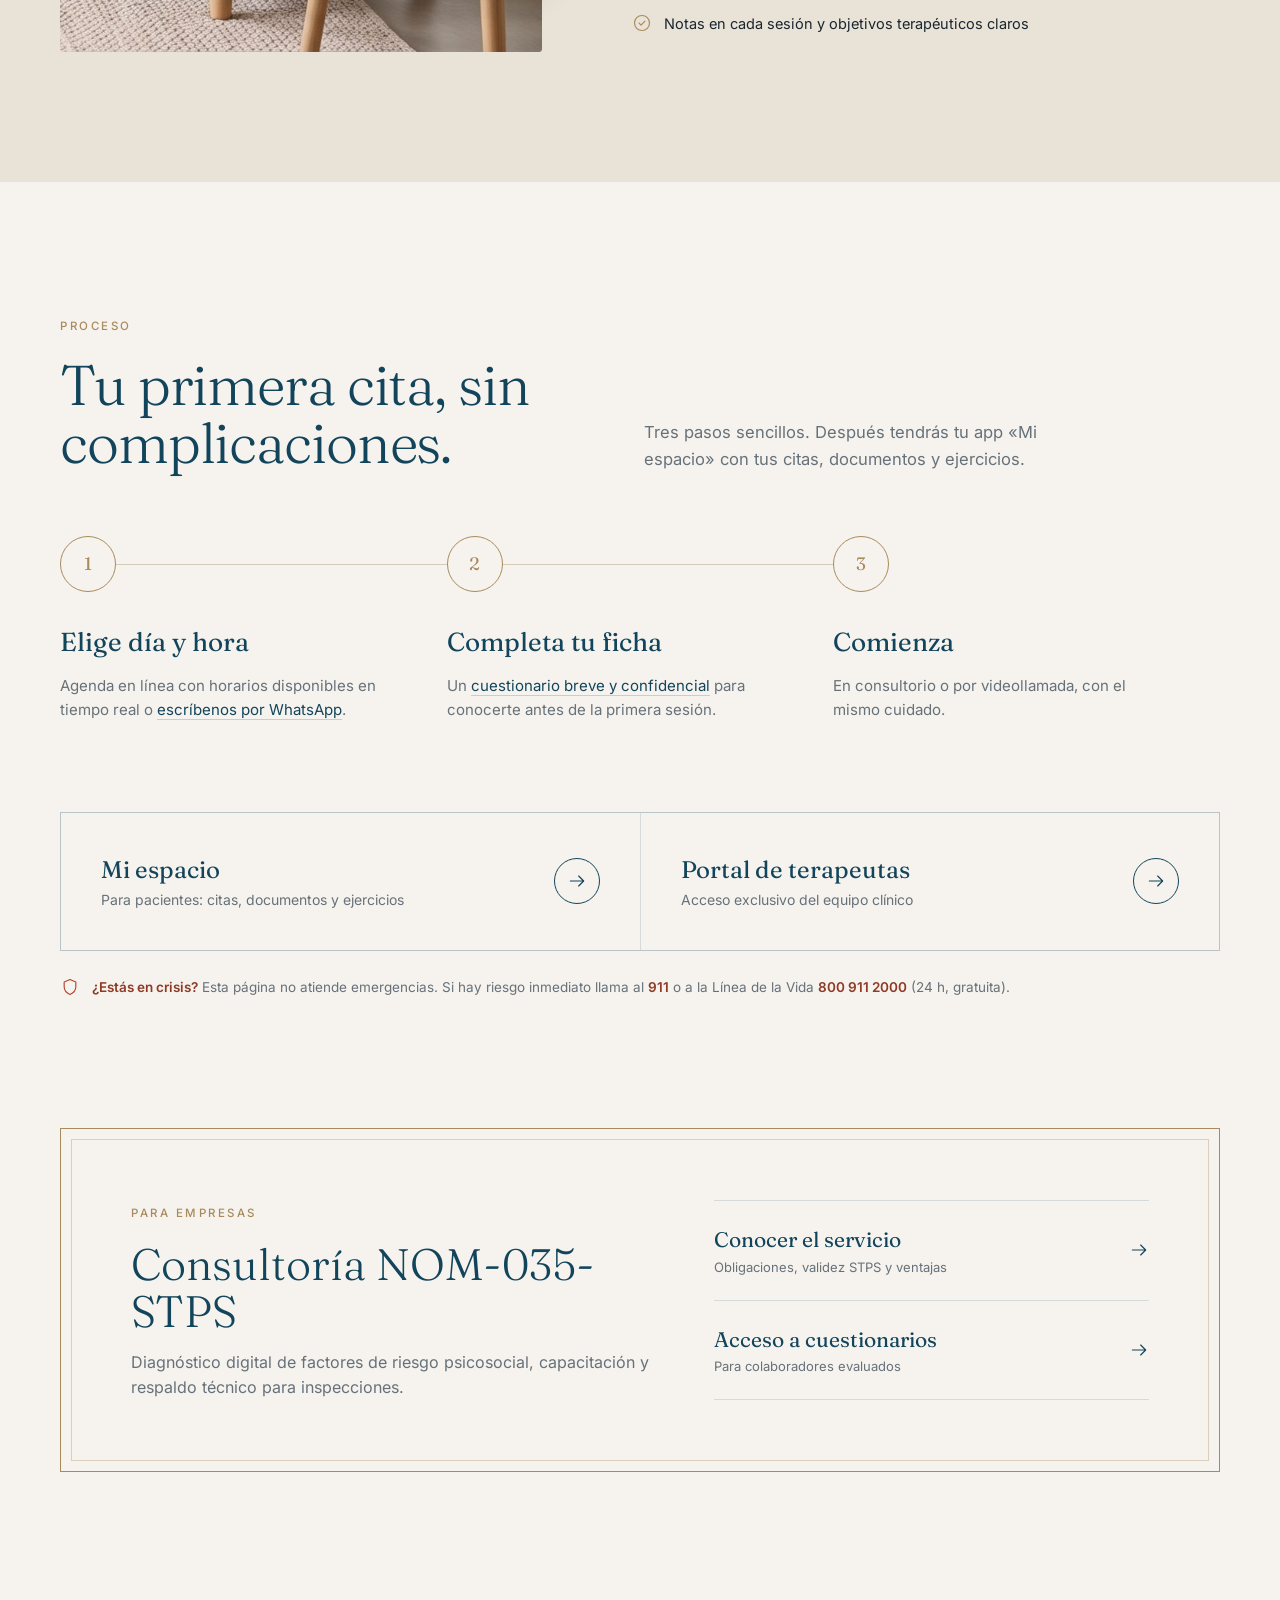
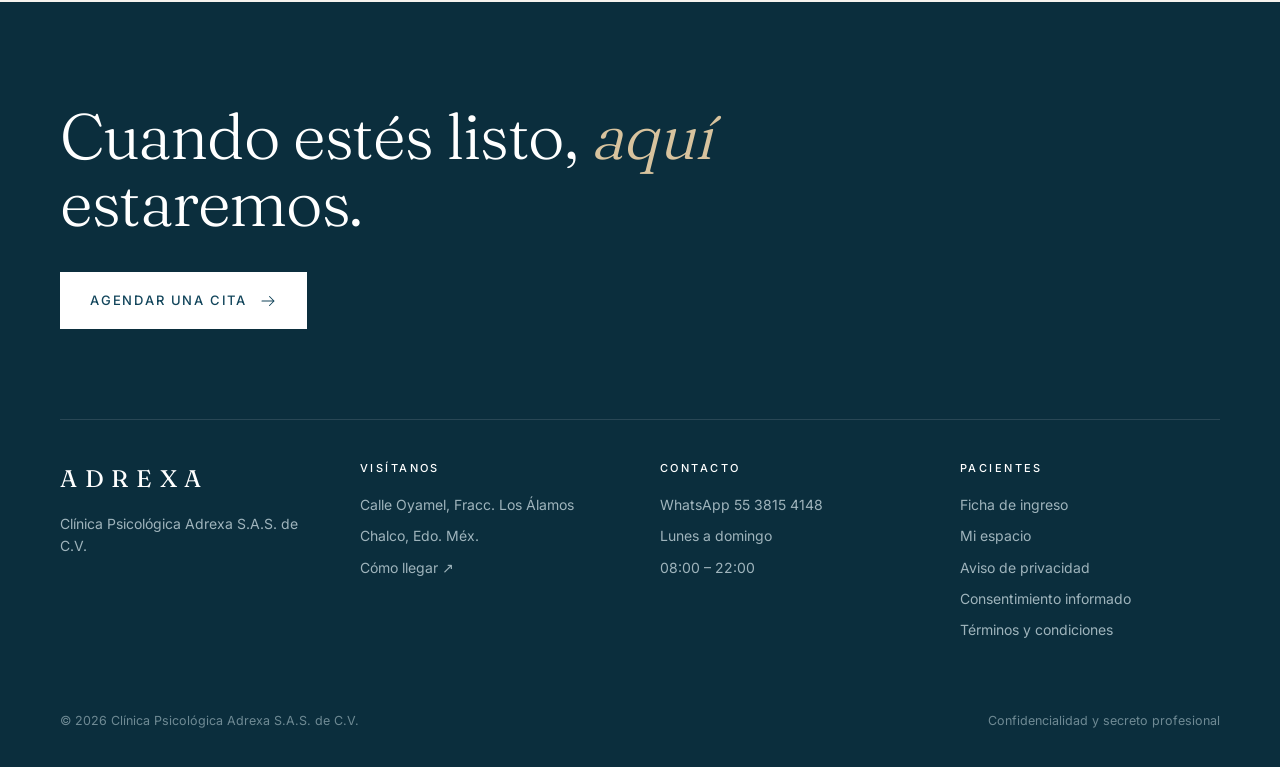
==== commit 167753e7: "Nuevo diseño Editorial serena" ====
--- a/index.html
+++ b/index.html
@@ -1,183 +1,153 @@
-<!DOCTYPE html>
+﻿<!DOCTYPE html>
 <html lang="es">
 <head>
   <meta charset="UTF-8">
   <meta name="viewport" content="width=device-width, initial-scale=1.0">
-  <title>Clínica Psicológica Adrexa</title>
-  <link rel="stylesheet" href="styles.css">
+  <title>Adrexa · Clínica Psicológica en Chalco y en línea</title>
+  <meta name="description" content="Psicoterapia profesional, humana y confidencial basada en evidencia (TCC, ACT, DBT y TFE). Consultorio en Chalco, Edo. Méx., y sesiones en línea en todo México.">
+  <meta name="theme-color" content="#0B2E3D">
+  <link rel="icon" href="https://adrexa-backend.onrender.com/iconos/favicon-32.png">
+  <link rel="preload" href="/fuentes/fraunces.woff2" as="font" type="font/woff2" crossorigin>
+  <link rel="preload" href="/fuentes/inter.woff2" as="font" type="font/woff2" crossorigin>
+  <link rel="stylesheet" href="styles.css?v=5">
+  <link rel="stylesheet" href="nom035.css?v=1">
 </head>
 <body>
-
-  <!-- PORTADA HERO -->
-  <header class="hero-wrapper">
-    <div class="hero-image-container">
-      <img src="hero.jpg" alt="Clínica Psicológica Adrexa - Consultorio y Bienestar Emocional" class="hero-img">
-      <a href="https://wa.me/5215538154148?text=Hola,%20me%20gustaría%20agendar%20una%20cita%20en%20Clínica%20Psicológica%20Adrexa" target="_blank" class="hotspot btn-cita" title="Agendar una cita por WhatsApp"></a>
-      <a href="#nosotros" class="hotspot btn-conocenos" title="Conoce nuestra clínica"></a>
-      <a href="#servicios" class="hotspot nav-servicios" title="Servicios Clínicos"></a>
-      <a href="#nom035" class="hotspot nav-contacto" title="Consultoría NOM-035"></a>
+  <svg width="0" height="0" style="position:absolute" aria-hidden="true">
+    <symbol id="i-f" viewBox="0 0 24 24"><path d="M4 12h16M14 6l6 6-6 6"/></symbol>
+    <symbol id="i-fd" viewBox="0 0 24 24"><path d="M7 17L17 7M9 7h8v8"/></symbol>
+    <symbol id="i-chat" viewBox="0 0 24 24"><path d="M4 18.5V6a2 2 0 0 1 2-2h12a2 2 0 0 1 2 2v9a2 2 0 0 1-2 2H7.5z"/></symbol>
+    <symbol id="i-esc" viewBox="0 0 24 24"><path d="M12 3l7 3v5.5c0 4.3-3 7.9-7 9.5-4-1.6-7-5.2-7-9.5V6z"/></symbol>
+    <symbol id="i-ok" viewBox="0 0 24 24"><circle cx="12" cy="12" r="9"/><path d="M8.5 12.2l2.4 2.3 4.6-4.8"/></symbol>
+    <symbol id="i-x" viewBox="0 0 24 24"><path d="M6 6l12 12M18 6L6 18"/></symbol>
+  </svg>
+
+  <!-- FRANJA SUPERIOR -->
+  <div class="franja mini">
+    <div class="cont">
+      <span class="franja-izq"><a href="https://maps.app.goo.gl/oZojsbTwyhfwvNK37" target="_blank" rel="noopener noreferrer">Chalco, Edo. Méx.</a><span>En línea en todo México</span></span>
+      <span>Lunes a domingo · 08:00 – 22:00</span>
     </div>
+  </div>
+
+  <!-- NAVEGACIÓN -->
+  <header class="nav">
+    <div class="cont">
+      <nav class="nav-izq" aria-label="Secciones"><a href="#enfoque">Enfoque</a><a href="#servicios">Servicios</a><a href="#proceso">Proceso</a></nav>
+      <a class="logo" href="/" aria-label="Adrexa, inicio"><strong>ADREXA</strong><small>Clínica Psicológica</small></a>
+      <nav class="nav-der" aria-label="Accesos"><a href="#nom035">Empresas</a><a href="https://adrexa-backend.onrender.com/pacientes">Mi espacio</a><a class="enlace-l" href="#" data-agendar>Agendar cita</a></nav>
+      <button type="button" class="menu" id="btn-menu" aria-label="Abrir menú" aria-expanded="false"><i></i><i></i><i></i></button>
+    </div>
+    <nav class="menu-movil" id="menu-movil" aria-label="Menú">
+      <a href="#enfoque">Enfoque</a><a href="#servicios">Servicios</a><a href="#proceso">Proceso</a><a href="#nom035">Empresas</a>
+      <a href="https://adrexa-backend.onrender.com/pacientes">Mi espacio · pacientes</a><a href="https://adrexa-backend.onrender.com/panel">Portal de terapeutas</a>
+      <a href="#" class="btn" data-agendar>Agendar una cita</a>
+    </nav>
   </header>
 
-  <!-- BARRA LOGÍSTICA Y CONTACTO RÁPIDO -->
-  <section class="logistica-bar">
-    <div class="container logistica-grid">
-      <div class="logistica-item">
-        <span class="logistica-icon">📍</span>
+  <main>
+    <!-- PORTADA -->
+    <section class="portada">
+      <img src="portada.jpg" alt="Consultorio de Adrexa: sillón, mesa auxiliar, libros y plantas" width="1600" height="1295" fetchpriority="high">
+      <div class="cont">
+        <span class="mini laton">Psicoterapia basada en evidencia</span>
+        <h1>Un espacio sereno para <i>volver</i> a ti.</h1>
+        <p>Psicoterapia profesional, humana y confidencial. En consultorio en Chalco o por videollamada, a tu ritmo.</p>
+        <div class="acc">
+          <a class="btn" href="#" id="btn-abrir-agendar" data-agendar>Agendar una cita <svg class="ico"><use href="#i-f"/></svg></a>
+          <a class="enlace-l" href="https://wa.me/5215538154148?text=Hola,%20solicito%20informaci%C3%B3n%20para%20una%20consulta" target="_blank" rel="noopener noreferrer">Escríbenos por WhatsApp</a>
+        </div>
+      </div>
+      <div class="pie-portada">
+        <div><b>Cédula profesional</b><br>en todo el equipo</div>
+        <div><b>Expediente confidencial</b><br>conforme a la NOM-004</div>
+        <div><b>Presencial y en línea</b><br>los 7 días de la semana</div>
+      </div>
+    </section>
+
+    <!-- PRINCIPIOS -->
+    <section class="principios" aria-label="Nuestros principios">
+      <div class="cont">
+        <div class="p"><span class="n">I.</span><div><h3>Evidencia</h3><p>Terapias con respaldo científico y avances que se miden.</p></div></div>
+        <div class="p"><span class="n">II.</span><div><h3>Confidencialidad</h3><p>Secreto profesional y expediente cifrado y protegido.</p></div></div>
+        <div class="p"><span class="n">III.</span><div><h3>Calidez</h3><p>Un trato humano, sin juicios, en un espacio pensado para ti.</p></div></div>
+      </div>
+    </section>
+
+    <!-- FRASE -->
+    <section class="manifiesto">
+      <div class="cont">
+        <div class="adorno"></div>
+        <blockquote>«La terapia no es el lugar al que llegas cuando todo está roto; es el espacio donde aprendes a <i>entenderte</i>.»</blockquote>
+        <span class="firma">Clínica Psicológica Adrexa</span>
+      </div>
+    </section>
+
+    <!-- SERVICIOS -->
+    <section class="sec" id="servicios">
+      <div class="cont">
+        <div class="cab"><div><span class="mini laton">Servicios</span><h2>Acompañamiento para cada etapa.</h2></div><p>Atención individual, de pareja e infantil, presencial en Chalco y en línea a nivel nacional.</p></div>
+        <div class="lista">
+          <a class="fila" href="#" data-agendar><span class="n">01</span><h3>Niñas, niños y adolescentes</h3><p>Manejo de emociones, regulación de la conducta, autoestima y acompañamiento en etapas difíciles del desarrollo.</p><span class="mod">Presencial · En línea</span><span class="ir" aria-hidden="true"><svg class="ico"><use href="#i-fd"/></svg></span></a>
+          <a class="fila" href="#" data-agendar><span class="n">02</span><h3>Adultos y pareja</h3><p>Terapia individual y de pareja para depresión, duelo, estrés y resolución de conflictos.</p><span class="mod">Presencial · En línea</span><span class="ir" aria-hidden="true"><svg class="ico"><use href="#i-fd"/></svg></span></a>
+          <a class="fila" href="#" data-agendar><span class="n">03</span><h3>Ansiedad y estado de ánimo</h3><p>Tratamiento estructurado para ansiedad generalizada, ataques de pánico, distimia y estrés agudo.</p><span class="mod">Presencial · En línea</span><span class="ir" aria-hidden="true"><svg class="ico"><use href="#i-fd"/></svg></span></a>
+        </div>
+      </div>
+    </section>
+
+    <!-- ENFOQUE -->
+    <section class="sec enfoque" id="enfoque">
+      <div class="cont">
+        <div class="marco">
+          <img src="sillon.jpg" alt="Sillón del consultorio con cojín y mesa auxiliar" width="900" height="810" loading="lazy">
+          <div class="sello"><span><b>4</b>modelos con<br>evidencia</span></div>
+        </div>
         <div>
-          <strong>Presencial & Online</strong>
-          <p>
-            <a href="https://maps.app.goo.gl/oZojsbTwyhfwvNK37" target="_blank" rel="noopener noreferrer" class="link-ubicacion" title="Ver ubicación en Google Maps">
-              Calle Oyamel, Fracc. Los Álamos · Chalco, Edo. Méx.
-            </a>
-          </p>
-        </div>
-      </div>
-      <div class="logistica-item">
-        <span class="logistica-icon">🕒</span>
-        <div>
-          <strong>Amplia Disponibilidad</strong>
-          <p>Lunes a Domingo · 08:00 a 22:00 hrs</p>
-        </div>
-      </div>
-      <div class="logistica-item">
-        <span class="logistica-icon">💬</span>
-        <div>
-          <strong>Atención Inmediata</strong>
-          <p><a href="https://wa.me/5215538154148?text=Hola,%20solicito%20información%20para%20una%20consulta" target="_blank" class="link-wa">Agendamiento ágil vía WhatsApp</a></p>
-        </div>
-      </div>
-    </div>
-  </section>
-
-  <!-- ACCESO A LOS PORTALES (PACIENTES Y TERAPEUTAS) -->
-  <section class="portales-bar" aria-label="Acceso a los portales">
-    <div class="container portales-flex">
-      <a href="https://adrexa-backend.onrender.com/pacientes" class="btn-portal btn-portal-paciente">
-        <span class="btn-portal-icono">🌱</span>
-        <span><strong>Portal de Pacientes</strong><small>Mi espacio: citas, documentos y ejercicios</small></span>
-      </a>
-      <a href="https://adrexa-backend.onrender.com/panel" class="btn-portal btn-portal-terapeuta">
-        <span class="btn-portal-icono">🔒</span>
-        <span><strong>Portal de Terapeutas</strong><small>Acceso exclusivo para el equipo clínico</small></span>
-      </a>
-    </div>
-  </section>
-
-  <!-- AVISO PREVENTIVO DE EMERGENCIAS (COFEPRIS / BIOÉTICA) -->
-  <aside class="alerta-emergencias-bar">
-    <div class="container alerta-emergencias-flex">
-      <span>🛡️ <strong>Atención en Crisis:</strong> Este portal no atiende emergencias agudas. Si te encuentras ante un riesgo inminente, llama al <strong>911</strong> o a la Línea de la Vida al <strong>800 911 2000</strong>.</span>
-    </div>
-  </aside>
-
-  <!-- SECCIÓN NOSOTROS Y ENFOQUE BASADO EN EVIDENCIA -->
-  <section id="nosotros" class="section">
-    <div class="container">
-      <h2 class="section-title">Enfoque Clínico Riguroso Basado en Evidencia (PBE)</h2>
-      <p class="section-sub">Atención psicoterapéutica científica, medible y comprometida con el bienestar y la dignidad humana.</p>
-
-      <div class="nosotros-grid">
-        <div class="nosotros-card">
-          <div class="card-icon">🔬</div>
-          <h3>Modelos de Intervención Empíricos</h3>
-          <p>Nos distanciamos de enfoques no regulados. Aplicamos psicoterapias de vanguardia con respaldo empírico:</p>
-          <ul class="lista-modelos">
-            <li><strong>TCC:</strong> Terapia Cognitivo-Conductual.</li>
-            <li><strong>ACT:</strong> Terapia de Aceptación y Compromiso.</li>
-            <li><strong>DBT:</strong> Terapia Dialéctico-Conductual.</li>
-            <li><strong>TFE:</strong> Terapia Focalizada en las Emociones.</li>
-          </ul>
-        </div>
-
-        <div class="nosotros-card">
-          <div class="card-icon">📊</div>
-          <h3>Medición y Seguimiento Estructurado</h3>
-          <p>El progreso terapéutico no es subjetivo; se evalúa y comprueba de forma estructurada:</p>
-          <ul class="lista-modelos">
-            <li><strong>Baterías psicométricas pre y post-intervención</strong> para cuantificar avances de manera objetiva.</li>
-            <li><strong>Notas clínicas y registro estructurado</strong> en cada sesión de tratamiento.</li>
-            <li>Seguimiento clínico colegiado y objetivos terapéuticos claros.</li>
-          </ul>
-        </div>
-
-        <div class="nosotros-card">
-          <div class="card-icon">⚖️</div>
-          <h3>Respaldo Legal, Ético y Confidencial</h3>
-          <p>Garantizamos el más alto estándar bioético y apego a la normativa sanitaria oficial:</p>
-          <ul class="lista-modelos">
-            <li><strong>Cumplimiento NOM-004-SSA3-2012:</strong> Integración, uso y resguardo estricto del expediente clínico.</li>
-            <li>Secreto profesional y confidencialidad absoluta en todo el proceso.</li>
-            <li>Profesionales titulados con cédula profesional federal.</li>
-          </ul>
-        </div>
-      </div>
-
-      <!-- FILOSOFÍA INSTITUCIONAL -->
-      <div class="filosofia-box">
-        <div class="filosofia-item">
-          <h4>Nuestra Misión</h4>
-          <p>Brindar atención psicoterapéutica y capacitación laboral basadas en evidencia científica de manera ética, accesible y medible, favoreciendo el bienestar integral individual y organizacional.</p>
-        </div>
-        <div class="filosofia-divider"></div>
-        <div class="filosofia-item">
-          <h4>Nuestra Visión</h4>
-          <p>Consolidarnos como la entidad clínica y capacitadora de referencia en la región oriente del Estado de México y la Ciudad de México, reconocida por su rigor metodológico y efectividad.</p>
-        </div>
-      </div>
-    </div>
-  </section>
-
-  <!-- SERVICIOS CLÍNICOS -->
-  <section id="servicios" class="section bg-light">
-    <div class="container">
-      <h2 class="section-title">Servicios Clínicos Especializados</h2>
-      <p class="section-sub">Consultoría y psicoterapia en modalidades Presencial (Chalco) y Online a nivel nacional.</p>
-      
-      <div class="grid-services">
-        <div class="card">
-          <div class="modalidad-badge">Presencial & Online</div>
-          <h3>Infantil & Adolescentes</h3>
-          <p>Manejo de emociones, regulación conductual, fortalecimiento de autoestima y acompañamiento en crisis del desarrollo.</p>
-        </div>
-        <div class="card">
-          <div class="modalidad-badge">Presencial & Online</div>
-          <h3>Adultos & Pareja</h3>
-          <p>Intervención clínica individual y vincular para depresión, procesos de duelo, estrés y resolución asertiva de conflictos.</p>
-        </div>
-        <div class="card">
-          <div class="modalidad-badge">Presencial & Online</div>
-          <h3>Trastornos del Ánimo y Ansiedad</h3>
-          <p>Abordaje protocolizado para distimia, trastorno de ansiedad generalizada, crisis de pánico y secuelas de estrés agudo.</p>
-        </div>
-      </div>
-    </div>
-  </section>
-
-  <!-- MÓDULO NOM-035 INTEGRAL -->
-  <section id="nom035" class="section">
-    <div class="container">
-      <h2 class="section-title">Consultoría Corporativa NOM-035-STPS</h2>
-      <p class="section-sub">Capacitación, diagnóstico digital de factores de riesgo psicosocial y blindaje técnico laboral.</p>
-
-      <!-- DOS BOTONES PRINCIPALES NOM-035 -->
-      <div class="nom035-actions-wrapper">
-        <button type="button" class="btn-nom btn-info" id="btn-abrir-info">
-          <span class="btn-icon">📋</span>
-          <span class="btn-text">
-            <strong>Conocer el Servicio</strong>
-            <small>Obligaciones legales, validez STPS y ventajas</small>
-          </span>
-        </button>
-
-        <button type="button" class="btn-nom btn-acceso" id="btn-abrir-login">
-          <span class="btn-icon">🔒</span>
-          <span class="btn-text">
-            <strong>Acceso a Cuestionarios</strong>
-            <small>Portal exclusivo para colaboradores evaluados</small>
-          </span>
-        </button>
-      </div>
+          <span class="mini laton">Nuestro enfoque</span>
+          <h2>Ciencia y calidez, en la misma sesión.</h2>
+          <p class="intro">Trabajamos con psicoterapias respaldadas por investigación y medimos tu avance con pruebas al inicio y al cierre del proceso.</p>
+          <div class="modelos">
+            <div><b>TCC</b><small>Cognitivo-Conductual</small></div>
+            <div><b>ACT</b><small>Aceptación y Compromiso</small></div>
+            <div><b>DBT</b><small>Dialéctico-Conductual</small></div>
+            <div><b>TFE</b><small>Focalizada en las Emociones</small></div>
+          </div>
+          <div class="garantias">
+            <span><svg class="ico"><use href="#i-ok"/></svg> Expediente clínico conforme a la NOM-004-SSA3-2012</span>
+            <span><svg class="ico"><use href="#i-ok"/></svg> Profesionales titulados con cédula profesional federal</span>
+            <span><svg class="ico"><use href="#i-ok"/></svg> Notas en cada sesión y objetivos terapéuticos claros</span>
+          </div>
+        </div>
+      </div>
+    </section>
+
+    <!-- PROCESO -->
+    <section class="sec" id="proceso">
+      <div class="cont">
+        <div class="cab"><div><span class="mini laton">Proceso</span><h2>Tu primera cita, sin complicaciones.</h2></div><p>Tres pasos sencillos. Después tendrás tu app «Mi espacio» con tus citas, documentos y ejercicios.</p></div>
+        <div class="proceso">
+          <div class="paso"><div class="c">1</div><h3>Elige día y hora</h3><p>Agenda en línea con horarios disponibles en tiempo real o <a class="enlace-s" href="https://wa.me/5215538154148" target="_blank" rel="noopener noreferrer">escríbenos por WhatsApp</a>.</p></div>
+          <div class="paso"><div class="c">2</div><h3>Completa tu ficha</h3><p>Un <a class="enlace-s" href="https://adrexa-backend.onrender.com/ingreso">cuestionario breve y confidencial</a> para conocerte antes de la primera sesión.</p></div>
+          <div class="paso"><div class="c">3</div><h3>Comienza</h3><p>En consultorio o por videollamada, con el mismo cuidado.</p></div>
+        </div>
+        <div class="accesos">
+          <a class="acceso" href="https://adrexa-backend.onrender.com/pacientes"><div><h4>Mi espacio</h4><p>Para pacientes: citas, documentos y ejercicios</p></div><span class="ir" aria-hidden="true"><svg class="ico"><use href="#i-f"/></svg></span></a>
+          <a class="acceso" href="https://adrexa-backend.onrender.com/panel"><div><h4>Portal de terapeutas</h4><p>Acceso exclusivo del equipo clínico</p></div><span class="ir" aria-hidden="true"><svg class="ico"><use href="#i-f"/></svg></span></a>
+        </div>
+        <p class="crisis"><svg class="ico"><use href="#i-esc"/></svg><span><b>¿Estás en crisis?</b> Esta página no atiende emergencias. Si hay riesgo inmediato llama al <b>911</b> o a la Línea de la Vida <a href="tel:8009112000"><b>800 911 2000</b></a> (24 h, gratuita).</span></p>
+      </div>
+    </section>
+
+    <!-- EMPRESAS (NOM-035) -->
+    <section id="nom035">
+      <div class="cont">
+        <div class="empresas nom035-actions-wrapper">
+          <div><span class="mini laton">Para empresas</span><h2>Consultoría NOM-035-STPS</h2><p>Diagnóstico digital de factores de riesgo psicosocial, capacitación y respaldo técnico para inspecciones.</p></div>
+          <div class="ops">
+            <button type="button" id="btn-abrir-info"><span>Conocer el servicio<small>Obligaciones, validez STPS y ventajas</small></span><svg class="ico"><use href="#i-f"/></svg></button>
+            <button type="button" id="btn-abrir-login"><span>Acceso a cuestionarios<small>Para colaboradores evaluados</small></span><svg class="ico"><use href="#i-f"/></svg></button>
+          </div>
+        </div>
 
       <!-- MODAL 1: INFORMACIÓN CORPORATIVA Y VENTAJAS -->
       <div id="modal-info-nom" class="modal-overlay hidden">
@@ -620,27 +590,88 @@
           </div>
         </div>
       </div>
+      </div>
+    </section>
+  </main>
+
+  <!-- PIE -->
+  <footer>
+    <div class="cont">
+      <p class="grande">Cuando estés listo, <i>aquí</i> estaremos.</p>
+      <a class="btn btn-claro" href="#" data-agendar>Agendar una cita <svg class="ico"><use href="#i-f"/></svg></a>
+      <div class="cols">
+        <div class="logo-pie"><strong>ADREXA</strong><p>Clínica Psicológica Adrexa S.A.S. de C.V.</p></div>
+        <div><h5>Visítanos</h5><ul><li>Calle Oyamel, Fracc. Los Álamos</li><li>Chalco, Edo. Méx.</li><li><a href="https://maps.app.goo.gl/oZojsbTwyhfwvNK37" target="_blank" rel="noopener noreferrer">Cómo llegar ↗</a></li></ul></div>
+        <div><h5>Contacto</h5><ul><li><a href="https://wa.me/5215538154148" target="_blank" rel="noopener noreferrer">WhatsApp 55 3815 4148</a></li><li>Lunes a domingo</li><li>08:00 – 22:00</li></ul></div>
+        <div><h5>Pacientes</h5><ul><li><a href="https://adrexa-backend.onrender.com/ingreso">Ficha de ingreso</a></li><li><a href="https://adrexa-backend.onrender.com/pacientes">Mi espacio</a></li><li><a href="#" data-aviso>Aviso de privacidad</a></li><li><a href="javascript:void(0)" class="link-abrir-consentimiento">Consentimiento informado</a></li><li><a href="javascript:void(0)" class="link-abrir-terminos">Términos y condiciones</a></li></ul></div>
+      </div>
+      <div class="der"><span>© 2026 Clínica Psicológica Adrexa S.A.S. de C.V.</span><span>Confidencialidad y secreto profesional</span></div>
     </div>
-  </section>
-
-  <!-- PIE DE PÁGINA -->
-  <footer>
-    <p><strong>Clínica Psicológica Adrexa S.A.S. de C.V.</strong> &bull; Calle Oyamel, Fracc. Los Álamos, Chalco, Edo. Méx.</p>
-    <p>Modalidad Presencial y Sesiones Online a nivel nacional</p>
-    <p>Práctica Basada en Evidencia | NOM-004-SSA3-2012 | NOM-035-STPS-2018</p>
-    <p class="footer-links-legal">
-      <a href="javascript:void(0)" class="link-abrir-privacidad">Aviso de Privacidad</a> &bull; 
-      <a href="javascript:void(0)" class="link-abrir-consentimiento">Consentimiento Informado</a> &bull; 
-      <a href="javascript:void(0)" class="link-abrir-terminos">Términos y Condiciones</a> &bull; 
-      <a href="https://maps.app.goo.gl/oZojsbTwyhfwvNK37" target="_blank" rel="noopener noreferrer">Cómo llegar (Maps)</a>
-    </p>
-    <p class="footer-sub">Atención de Lunes a Domingo de 08:00 a 22:00 hrs &bull; Confidencialidad y Secreto Profesional</p>
-    <p class="footer-links-legal">
-      <a href="https://adrexa-backend.onrender.com/pacientes" style="color: #4ade80; font-weight: 600; text-decoration: none;">🌱 Portal de Pacientes</a> &bull;
-      <a href="https://adrexa-backend.onrender.com/panel" style="color: #4ade80; font-weight: 600; text-decoration: none;">🔒 Portal de Terapeutas</a>
-    </p>
-    <p class="footer-derechos">© 2026 Clínica Psicológica Adrexa S.A.S. de C.V. Todos los derechos reservados.</p>
   </footer>
+
+  <a class="wa" href="https://wa.me/5215538154148?text=Hola,%20solicito%20informaci%C3%B3n%20para%20una%20consulta" target="_blank" rel="noopener noreferrer" aria-label="Escríbenos por WhatsApp"><svg class="ico" viewBox="0 0 24 24"><path d="M4 18.5V6a2 2 0 0 1 2-2h12a2 2 0 0 1 2 2v9a2 2 0 0 1-2 2H7.5z"/></svg><span>WhatsApp</span></a>
+
+  <!-- VENTANA: AGENDAR CITA -->
+  <div id="modal-agendar-cita" class="modal-overlay hidden" role="dialog" aria-modal="true" aria-labelledby="titulo-agendar">
+    <div class="modal-card modal-md">
+      <button type="button" class="modal-close" id="btn-cerrar-agendar" aria-label="Cerrar"><svg class="ico"><use href="#i-x"/></svg></button>
+      <span class="mini laton">Agendar</span>
+      <h3 id="titulo-agendar">Reserva tu consulta</h3>
+      <p class="modal-sub">Elige fecha y horario. La disponibilidad es en tiempo real.</p>
+      <form id="form-reservar-cita">
+        <div class="form-group">
+          <label for="cita-nombre">Nombre completo *</label>
+          <input type="text" id="cita-nombre" required placeholder="Ej. Mariana López Pérez" autocomplete="name">
+        </div>
+        <div class="form-row">
+          <div class="form-group">
+            <label for="cita-telefono">WhatsApp (10 dígitos) *</label>
+            <input type="tel" id="cita-telefono" required pattern="[0-9]{10}" placeholder="Ej. 5512345678" autocomplete="tel-national">
+          </div>
+          <div class="form-group">
+            <label for="cita-email">Correo (opcional)</label>
+            <input type="email" id="cita-email" placeholder="correo@ejemplo.com" autocomplete="email">
+          </div>
+        </div>
+        <div class="form-row">
+          <div class="form-group">
+            <label for="cita-modalidad">Modalidad *</label>
+            <select id="cita-modalidad" required>
+              <option value="presencial">Presencial (Chalco, Edo. Méx.)</option>
+              <option value="en_linea">En línea (videollamada segura)</option>
+            </select>
+          </div>
+          <div class="form-group">
+            <label for="cita-fecha">Fecha *</label>
+            <input type="date" id="cita-fecha" required>
+          </div>
+        </div>
+        <div class="form-group">
+          <label>Horarios disponibles</label>
+          <div id="contenedor-slots-horarios" class="slots-grid">
+            <p class="slot-info-muted">Elige una fecha para ver los horarios.</p>
+          </div>
+          <input type="hidden" id="cita-hora-inicio" required>
+          <input type="hidden" id="cita-hora-fin" required>
+        </div>
+        <label class="check-legal">
+          <input type="checkbox" id="check-privacidad-cita" required>
+          <span>Acepto el <a href="#" data-aviso>Aviso de Privacidad</a>. Mis datos se tratan con confidencialidad conforme a la NOM-004-SSA3-2012.</span>
+        </label>
+        <button type="submit" id="btn-confirmar-cita" class="btn btn-ancho">Confirmar y Reservar Cita</button>
+      </form>
+    </div>
+  </div>
+
+  <!-- VENTANA: AVISO DE PRIVACIDAD -->
+  <div id="modal-aviso" class="modal-overlay hidden" role="dialog" aria-modal="true" aria-labelledby="titulo-aviso">
+    <div class="modal-card modal-lg">
+      <button type="button" class="modal-close" data-cerrar aria-label="Cerrar"><svg class="ico"><use href="#i-x"/></svg></button>
+      <span class="mini laton">Datos personales</span>
+      <h3 id="titulo-aviso">Aviso de privacidad</h3>
+      <div id="aviso-texto" class="aviso-texto">Cargando…</div>
+    </div>
+  </div>
 
   <!-- BANNER DE COOKIES -->
   <aside id="cookie-banner" class="cookie-banner hidden">
@@ -650,12 +681,7 @@
     </div>
   </aside>
 
-  <!-- BOTÓN FLOTANTE PERMANENTE DE WHATSAPP -->
-  <a href="https://wa.me/5215538154148?text=Hola,%20me%20gustaría%20solicitar%20información%20sobre%20sus%20servicios%20clínicos" class="whatsapp-float" target="_blank" rel="noopener noreferrer" title="Chat de atención inmediata por WhatsApp">
-    <svg viewBox="0 0 32 32" width="30" height="30" fill="#ffffff"><path d="M16 2a14 14 0 0 0-12 21.2L2 30l7-1.8A14 14 0 1 0 16 2zm0 25.5a11.5 11.5 0 0 1-5.9-1.6l-.4-.3-4.4 1.2 1.2-4.3-.3-.5A11.5 11.5 0 1 1 16 27.5zm6.3-8.6c-.3-.2-2-.9-2.3-1s-.6-.2-.8.2-.9 1-1.1 1.2-.4.3-.7.1a9 9 0 0 1-2.6-1.6 10 10 0 0 1-1.8-2.3c-.2-.3 0-.5.1-.7s.3-.4.5-.6.2-.4.3-.6 0-.4 0-.6-.8-2-1.1-2.7c-.3-.7-.6-.6-.8-.6h-.7a1.4 1.4 0 0 0-1 .5 4.3 4.3 0 0 0-1.3 3.2 7.5 7.5 0 0 0 1.6 4 17.2 17.2 0 0 0 6.6 5.8 22.3 22.3 0 0 0 2.2.8c.9.3 1.8.3 2.5.2a3.6 3.6 0 0 0 2.4-1.7 3 3 0 0 0 .2-1.7c-.1-.1-.3-.2-.6-.4z"/></svg>
-  </a>
-
-  <!-- SCRIPT OFICIAL -->
   <script src="app.js"></script>
+  <script src="agenda-web.js"></script>
 </body>
-</html>+</html>
--- a/styles.css
+++ b/styles.css
@@ -1,1063 +1,256 @@
-* {
-  margin: 0;
-  padding: 0;
-  box-sizing: border-box;
-  font-family: -apple-system, BlinkMacSystemFont, "Segoe UI", Roboto, sans-serif;
+﻿/* =========================================================
+   ADREXA · Página pública · Estilo «Editorial serena»
+   Petróleo + marfil + arena + latón. Fraunces (títulos) e Inter (texto), servidas desde /fuentes.
+   ========================================================= */
+@font-face { font-family: 'Fraunces'; src: url('/fuentes/fraunces.woff2') format('woff2'); font-weight: 100 900; font-display: swap; }
+@font-face { font-family: 'Inter'; src: url('/fuentes/inter.woff2') format('woff2'); font-weight: 100 900; font-display: swap; }
+
+:root {
+  --pet: #12455B; --pet-o: #0B2E3D; --marfil: #F6F3EE; --arena: #E9E2D6; --arena-o: #D6CBBA;
+  --laton: #A88B5C; --laton-c: #D8C39E; --tinta: #1A2630; --tenue: #66717A; --linea: rgba(18, 69, 91, 0.14);
+  --rojo: #8E3A26;
 }
-
-body {
-  background-color: #fafbfc;
-  color: #2c3e50;
+* { box-sizing: border-box; margin: 0; padding: 0; }
+html { scroll-behavior: smooth; scroll-padding-top: 20px; }
+body { font-family: 'Inter', system-ui, -apple-system, 'Segoe UI', sans-serif; color: var(--tinta); background: var(--marfil); line-height: 1.6; -webkit-font-smoothing: antialiased; overflow-x: hidden; }
+a { color: inherit; text-decoration: none; }
+img { max-width: 100%; }
+button { font: inherit; color: inherit; background: none; border: none; cursor: pointer; }
+.hidden { display: none !important; }
+.cont { max-width: 1240px; margin: 0 auto; padding: 0 40px; }
+.ico { width: 20px; height: 20px; stroke: currentColor; fill: none; stroke-width: 1.4; stroke-linecap: round; stroke-linejoin: round; flex: none; }
+.mini { font-size: 11.5px; letter-spacing: 0.22em; text-transform: uppercase; font-weight: 500; }
+.laton { color: var(--laton); }
+:focus-visible { outline: 2px solid var(--laton); outline-offset: 3px; }
+
+/* ---------- Franja superior ---------- */
+.franja { background: var(--pet-o); color: #C9D7DC; }
+.franja .cont { display: flex; justify-content: space-between; min-height: 38px; align-items: center; gap: 20px; }
+.franja-izq { display: inline-flex; gap: 22px; }
+.franja a:hover { color: #fff; }
+
+/* ---------- Navegación ---------- */
+.nav { position: relative; z-index: 30; background: var(--marfil); }
+.nav .cont { display: grid; grid-template-columns: 1fr auto 1fr; align-items: center; height: 92px; }
+.nav nav { display: flex; gap: 34px; font-size: 14px; }
+.nav nav a { transition: color 0.2s; }
+.nav nav a:hover { color: var(--pet); }
+.nav-der { justify-content: flex-end; align-items: center; }
+.logo { text-align: center; line-height: 1; }
+.logo strong { display: block; font-family: 'Fraunces', Georgia, serif; font-weight: 400; font-size: 30px; letter-spacing: 0.32em; padding-left: 0.32em; color: var(--pet); }
+.logo small { display: block; margin-top: 7px; font-size: 10px; letter-spacing: 0.34em; color: var(--tenue); text-transform: uppercase; }
+.enlace-l { border-bottom: 1px solid var(--pet); padding-bottom: 3px; color: var(--pet); font-weight: 500; transition: opacity 0.2s; }
+.enlace-l:hover { opacity: 0.7; }
+.enlace-s { color: var(--pet); border-bottom: 1px solid var(--arena-o); }
+.menu { display: none; justify-self: end; flex-direction: column; gap: 6px; width: 28px; padding: 8px 0; }
+.menu i { display: block; height: 1.5px; background: var(--pet); transition: transform 0.25s, opacity 0.25s; }
+.menu[aria-expanded="true"] i:nth-child(1) { transform: translateY(7.5px) rotate(45deg); }
+.menu[aria-expanded="true"] i:nth-child(2) { opacity: 0; }
+.menu[aria-expanded="true"] i:nth-child(3) { transform: translateY(-7.5px) rotate(-45deg); }
+.nav .menu-movil { display: none; }
+
+/* ---------- Botones ---------- */
+.btn { display: inline-flex; align-items: center; justify-content: center; gap: 12px; padding: 18px 30px; background: var(--pet); color: #fff; font-size: 13px; letter-spacing: 0.14em; text-transform: uppercase; font-weight: 500; border: none; cursor: pointer; transition: background 0.2s; }
+.btn:hover { background: var(--pet-o); }
+.btn .ico { width: 18px; height: 18px; transition: transform 0.2s; }
+.btn:hover .ico { transform: translateX(3px); }
+.btn:disabled { opacity: 0.6; cursor: wait; }
+.btn-claro { background: #fff; color: var(--pet); }
+.btn-claro:hover { background: var(--arena); }
+.btn-ancho { width: 100%; }
+
+/* ---------- Portada ---------- */
+.portada { position: relative; height: 720px; overflow: hidden; }
+.portada img { position: absolute; right: 0; top: 0; width: 68%; height: 100%; object-fit: cover; }
+.portada::before { content: ''; position: absolute; inset: 0; background: linear-gradient(90deg, var(--marfil) 34%, rgba(246, 243, 238, 0.85) 46%, rgba(246, 243, 238, 0) 66%); z-index: 1; }
+.portada .cont { position: relative; z-index: 2; height: 100%; display: flex; flex-direction: column; justify-content: center; }
+.portada h1 { font-family: 'Fraunces', Georgia, serif; font-weight: 300; font-size: 86px; line-height: 0.98; letter-spacing: -0.025em; color: var(--pet); max-width: 640px; margin: 26px 0 28px; }
+.portada h1 i { color: var(--laton); }
+.portada p { max-width: 430px; font-size: 17px; color: var(--tenue); }
+.acc { display: flex; align-items: center; gap: 30px; margin-top: 40px; flex-wrap: wrap; }
+.pie-portada { position: absolute; z-index: 2; left: max(40px, calc((100vw - 1240px) / 2 + 40px)); bottom: 34px; display: flex; gap: 46px; color: var(--tenue); font-size: 13px; }
+.pie-portada b { color: var(--pet); font-weight: 500; }
+.pie-portada > div { padding-left: 14px; border-left: 1px solid var(--arena-o); }
+
+/* ---------- Principios ---------- */
+.principios { border-top: 1px solid var(--linea); border-bottom: 1px solid var(--linea); }
+.principios .cont { display: grid; grid-template-columns: repeat(3, 1fr); }
+.principios .p { padding: 46px 40px 46px 0; display: flex; gap: 18px; }
+.principios .p + .p { padding-left: 40px; border-left: 1px solid var(--linea); }
+.principios .n { font-family: 'Fraunces', serif; font-size: 15px; color: var(--laton); }
+.principios h3 { font-family: 'Fraunces', serif; font-weight: 400; font-size: 23px; color: var(--pet); margin-bottom: 6px; }
+.principios p { font-size: 14.5px; color: var(--tenue); }
+
+/* ---------- Frase ---------- */
+.manifiesto { background: var(--pet); color: #E6EEF0; padding: 130px 0; text-align: center; }
+.manifiesto blockquote { font-family: 'Fraunces', serif; font-weight: 300; font-size: 46px; line-height: 1.22; max-width: 900px; margin: 26px auto 30px; letter-spacing: -0.01em; color: #fff; }
+.manifiesto blockquote i { color: var(--laton-c); }
+.manifiesto .firma { color: #9DB6BF; font-size: 13px; letter-spacing: 0.2em; text-transform: uppercase; }
+.adorno { width: 1px; height: 54px; background: var(--laton); margin: 0 auto; }
+
+/* ---------- Secciones ---------- */
+.sec { padding: 130px 0; }
+.cab { display: grid; grid-template-columns: 1fr 1.1fr; gap: 60px; align-items: end; margin-bottom: 64px; }
+.cab h2 { font-family: 'Fraunces', serif; font-weight: 300; font-size: 56px; line-height: 1.04; color: var(--pet); letter-spacing: -0.02em; margin-top: 18px; }
+.cab p { color: var(--tenue); font-size: 16.5px; max-width: 460px; }
+
+/* Servicios en lista */
+.lista { border-top: 1px solid var(--linea); }
+.fila { display: grid; grid-template-columns: 80px 1.1fr 1.4fr 160px 40px; gap: 30px; align-items: center; padding: 38px 0; border-bottom: 1px solid var(--linea); transition: background 0.25s, padding 0.25s; }
+.fila:hover { background: rgba(233, 226, 214, 0.45); padding-left: 14px; padding-right: 14px; }
+.fila .n { font-family: 'Fraunces', serif; color: var(--laton); font-size: 18px; }
+.fila h3 { font-family: 'Fraunces', serif; font-weight: 400; font-size: 30px; color: var(--pet); line-height: 1.15; }
+.fila p { color: var(--tenue); font-size: 15px; }
+.fila .mod { font-size: 12px; letter-spacing: 0.14em; text-transform: uppercase; color: var(--pet); }
+.fila .ir { width: 40px; height: 40px; border: 1px solid var(--linea); border-radius: 50%; display: grid; place-items: center; color: var(--pet); transition: background 0.25s, color 0.25s; }
+.fila:hover .ir { background: var(--pet); color: #fff; }
+
+/* Enfoque */
+.enfoque { background: var(--arena); }
+.enfoque .cont { display: grid; grid-template-columns: 0.9fr 1.1fr; gap: 90px; align-items: center; }
+.marco { position: relative; }
+.marco img { width: 100%; height: 620px; object-fit: cover; display: block; border-radius: 300px 300px 4px 4px; }
+.marco .sello { position: absolute; right: -34px; bottom: 60px; width: 150px; height: 150px; border-radius: 50%; background: var(--marfil); display: grid; place-items: center; text-align: center; box-shadow: 0 20px 40px -24px rgba(0, 0, 0, 0.3); }
+.marco .sello span { font-family: 'Fraunces', serif; font-size: 14px; color: var(--pet); line-height: 1.3; }
+.marco .sello b { display: block; font-size: 30px; font-weight: 300; color: var(--laton); }
+.enfoque h2 { font-family: 'Fraunces', serif; font-weight: 300; font-size: 52px; line-height: 1.05; color: var(--pet); margin: 18px 0 22px; letter-spacing: -0.02em; }
+.enfoque .intro { color: var(--tenue); font-size: 16.5px; margin-bottom: 40px; }
+.modelos { display: grid; grid-template-columns: 1fr 1fr; border-top: 1px solid var(--arena-o); }
+.modelos div { padding: 20px 0; border-bottom: 1px solid var(--arena-o); }
+.modelos div:nth-child(odd) { padding-right: 24px; }
+.modelos div:nth-child(even) { padding-left: 24px; border-left: 1px solid var(--arena-o); }
+.modelos b { font-family: 'Fraunces', serif; font-weight: 500; color: var(--pet); font-size: 20px; }
+.modelos small { display: block; color: var(--tenue); font-size: 13.5px; }
+.garantias { margin-top: 34px; display: grid; gap: 12px; font-size: 14.5px; }
+.garantias span { display: flex; gap: 12px; align-items: center; }
+.garantias .ico { color: var(--laton); }
+
+/* Proceso */
+.proceso { display: grid; grid-template-columns: repeat(3, 1fr); position: relative; }
+.proceso::before { content: ''; position: absolute; top: 28px; left: 28px; right: 33%; height: 1px; background: var(--arena-o); }
+.paso { position: relative; padding-right: 50px; }
+.paso .c { width: 56px; height: 56px; border-radius: 50%; border: 1px solid var(--laton); background: var(--marfil); display: grid; place-items: center; font-family: 'Fraunces', serif; color: var(--laton); font-size: 18px; margin-bottom: 30px; position: relative; }
+.paso h3 { font-family: 'Fraunces', serif; font-weight: 400; font-size: 26px; color: var(--pet); margin-bottom: 10px; }
+.paso p { color: var(--tenue); font-size: 15px; }
+
+/* Accesos y crisis */
+.accesos { display: grid; grid-template-columns: 1fr 1fr; gap: 1px; background: var(--linea); border: 1px solid var(--linea); margin-top: 90px; }
+.acceso { background: var(--marfil); padding: 38px 40px; display: flex; justify-content: space-between; align-items: center; gap: 20px; transition: background 0.25s; }
+.acceso:hover { background: #fff; }
+.acceso h4 { font-family: 'Fraunces', serif; font-weight: 400; font-size: 24px; color: var(--pet); }
+.acceso p { font-size: 14px; color: var(--tenue); }
+.acceso .ir { width: 46px; height: 46px; border-radius: 50%; border: 1px solid var(--pet); display: grid; place-items: center; color: var(--pet); flex: none; }
+.crisis { margin-top: 26px; font-size: 13.5px; color: var(--tenue); display: flex; gap: 12px; align-items: center; }
+.crisis b { color: var(--rojo); font-weight: 600; }
+.crisis .ico { color: #B5472F; }
+
+/* Empresas */
+.empresas { border: 1px solid var(--laton); padding: 70px; display: grid; grid-template-columns: 1.2fr 1fr; gap: 60px; align-items: center; position: relative; }
+.empresas::after { content: ''; position: absolute; inset: 10px; border: 1px solid rgba(168, 139, 92, 0.35); pointer-events: none; }
+.empresas h2 { font-family: 'Fraunces', serif; font-weight: 300; font-size: 44px; color: var(--pet); margin: 16px 0 14px; line-height: 1.08; }
+.empresas p { color: var(--tenue); }
+.empresas .ops { position: relative; z-index: 1; }
+.empresas .ops button { width: 100%; text-align: left; display: flex; justify-content: space-between; align-items: center; gap: 16px; padding: 22px 0; border-bottom: 1px solid var(--linea); font-family: 'Fraunces', serif; font-size: 21px; color: var(--pet); transition: padding 0.25s; }
+.empresas .ops button:first-child { border-top: 1px solid var(--linea); }
+.empresas .ops button:hover { padding-left: 8px; }
+.empresas .ops small { display: block; font-family: 'Inter', sans-serif; font-size: 13px; color: var(--tenue); }
+
+/* ---------- Pie ---------- */
+footer { background: var(--pet-o); color: #9FB4BC; padding: 100px 0 36px; margin-top: 130px; }
+footer .grande { font-family: 'Fraunces', serif; font-weight: 300; font-size: 64px; color: #fff; line-height: 1.05; max-width: 760px; letter-spacing: -0.02em; }
+footer .grande i { color: var(--laton-c); }
+footer .btn { margin-top: 36px; }
+footer .cols { display: grid; grid-template-columns: repeat(4, 1fr); gap: 40px; margin-top: 90px; padding-top: 40px; border-top: 1px solid rgba(255, 255, 255, 0.12); font-size: 14px; }
+footer h5 { color: #fff; font-size: 11px; letter-spacing: 0.22em; text-transform: uppercase; font-weight: 500; margin-bottom: 16px; }
+footer li { list-style: none; margin-bottom: 9px; }
+footer a:hover { color: #fff; }
+.logo-pie strong { font-family: 'Fraunces', serif; font-weight: 400; font-size: 24px; letter-spacing: 0.32em; color: #fff; }
+.logo-pie p { margin-top: 14px; }
+footer .der { margin-top: 60px; display: flex; justify-content: space-between; gap: 20px; font-size: 12.5px; color: #6F8A94; }
+
+/* Botón flotante de WhatsApp */
+.wa { position: fixed; z-index: 40; right: 28px; bottom: 28px; height: 54px; padding: 0 22px; border-radius: 999px; background: var(--pet); color: #fff; display: flex; align-items: center; gap: 10px; font-size: 13px; letter-spacing: 0.08em; box-shadow: 0 14px 30px -12px rgba(11, 46, 61, 0.6); transition: transform 0.2s; }
+.wa:hover { transform: translateY(-2px); }
+.wa .ico { width: 22px; height: 22px; }
+
+/* ---------- Ventanas (agendar, aviso, NOM-035) ---------- */
+.modal-overlay { position: fixed; inset: 0; z-index: 100; background: rgba(11, 46, 61, 0.55); backdrop-filter: blur(4px); display: flex; align-items: center; justify-content: center; padding: 20px; }
+.modal-card { position: relative; background: var(--marfil); width: 100%; max-height: 92vh; overflow-y: auto; padding: 44px 44px 38px; box-shadow: 0 40px 80px -30px rgba(0, 0, 0, 0.45); }
+.modal-sm { max-width: 440px; } .modal-md { max-width: 640px; } .modal-lg { max-width: 820px; }
+.modal-card h3 { font-family: 'Fraunces', serif; font-weight: 300; font-size: 36px; color: var(--pet); line-height: 1.1; margin: 10px 0 8px; }
+.modal-sub { color: var(--tenue); font-size: 15px; margin-bottom: 26px; }
+.modal-close { position: absolute; top: 18px; right: 18px; width: 40px; height: 40px; border-radius: 50%; display: grid; place-items: center; color: var(--pet); border: 1px solid var(--linea); }
+.modal-close:hover { background: var(--arena); }
+.form-group { display: flex; flex-direction: column; gap: 6px; margin-bottom: 18px; flex: 1; min-width: 0; }
+.form-row { display: flex; gap: 18px; }
+.form-group label { font-size: 11.5px; letter-spacing: 0.14em; text-transform: uppercase; color: var(--tenue); font-weight: 500; }
+.form-group input, .form-group select { width: 100%; padding: 13px 14px; border: 1px solid var(--arena-o); background: #fff; font: inherit; font-size: 15px; color: var(--tinta); border-radius: 0; }
+.form-group input:focus, .form-group select:focus { outline: none; border-color: var(--pet); box-shadow: 0 0 0 3px rgba(18, 69, 91, 0.12); }
+.slots-grid { display: grid; grid-template-columns: repeat(auto-fill, minmax(96px, 1fr)); gap: 8px; }
+.slot-btn { padding: 11px 6px; border: 1px solid var(--arena-o); background: #fff; font-size: 14px; color: var(--pet); transition: all 0.15s; }
+.slot-btn:hover:not(:disabled) { border-color: var(--pet); }
+.slot-btn.selected { background: var(--pet); color: #fff; border-color: var(--pet); }
+.slot-btn.ocupado, .slot-btn:disabled { color: #B3B9BD; text-decoration: line-through; cursor: not-allowed; background: transparent; }
+.slot-info-muted { grid-column: 1 / -1; color: var(--tenue); font-size: 14px; font-style: italic; }
+.check-legal { display: flex; gap: 12px; align-items: flex-start; font-size: 13.5px; color: var(--tenue); margin: 8px 0 22px; cursor: pointer; }
+.check-legal input { margin-top: 3px; width: 18px; height: 18px; accent-color: var(--pet); flex: none; }
+.check-legal a { color: var(--pet); border-bottom: 1px solid var(--arena-o); }
+.login-error { background: #FBF0EC; color: var(--rojo); padding: 10px 14px; font-size: 14px; margin-bottom: 16px; }
+.info-content-grid { display: grid; grid-template-columns: repeat(3, 1fr); gap: 1px; background: var(--linea); border: 1px solid var(--linea); margin-top: 24px; }
+.info-box { background: var(--marfil); padding: 26px 24px; }
+.info-box h4 { font-family: 'Fraunces', serif; font-weight: 400; font-size: 20px; color: var(--pet); margin-bottom: 8px; }
+.info-box p { font-size: 14.5px; color: var(--tenue); }
+.aviso-texto { white-space: pre-line; font-size: 14.5px; color: var(--tinta); margin-top: 20px; line-height: 1.7; }
+
+/* ---------- Celular y tableta ---------- */
+@media (max-width: 1080px) {
+  .portada h1 { font-size: 68px; }
+  .fila { grid-template-columns: 60px 1fr 1.2fr 40px; } .fila .mod { display: none; }
 }
-
-.hidden {
-  display: none !important;
+@media (max-width: 900px) {
+  .cont { padding: 0 22px; }
+  .franja { display: none; }
+  .nav { position: sticky; top: 0; border-bottom: 1px solid var(--linea); }
+  .nav .cont { grid-template-columns: 1fr auto; height: 70px; }
+  .nav nav.nav-izq, .nav nav.nav-der { display: none; }
+  .logo { text-align: left; } .logo strong { font-size: 21px; padding-left: 0; } .logo small { font-size: 9px; }
+  .menu { display: flex; }
+  .nav .menu-movil.abierto { display: flex; gap: 0; flex-direction: column; padding: 8px 22px 26px; background: var(--marfil); border-bottom: 1px solid var(--linea); }
+  .menu-movil a { padding: 14px 0; border-bottom: 1px solid var(--linea); font-family: 'Fraunces', serif; font-size: 20px; color: var(--pet); }
+  .menu-movil .btn { margin-top: 18px; border: none; font-family: 'Inter', sans-serif; font-size: 13px; color: #fff; }
+  .portada { height: auto; padding: 0 0 44px; }
+  .portada img { position: relative; width: 100%; height: 300px; }
+  .portada::before { display: none; }
+  .portada .cont { padding-top: 34px; }
+  .portada h1 { font-size: 48px; margin: 16px 0 18px; }
+  .portada p { font-size: 16px; }
+  .acc { flex-direction: column; align-items: stretch; gap: 20px; text-align: center; margin-top: 30px; }
+  .acc .enlace-l { align-self: center; }
+  .pie-portada { position: static; flex-direction: column; gap: 14px; margin: 36px 22px 0; }
+  .principios .cont, .cab, .enfoque .cont, .proceso, .accesos, .empresas, footer .cols, .info-content-grid { grid-template-columns: 1fr; }
+  .principios .p { padding: 28px 0; }
+  .principios .p + .p { padding-left: 0; border-left: none; border-top: 1px solid var(--linea); }
+  .manifiesto { padding: 84px 0; } .manifiesto blockquote { font-size: 29px; }
+  .sec { padding: 84px 0; }
+  .cab { gap: 18px; margin-bottom: 40px; }
+  .cab h2, .enfoque h2 { font-size: 38px; }
+  .fila { grid-template-columns: 34px 1fr 40px; gap: 6px 16px; padding: 26px 0; }
+  .fila h3 { font-size: 23px; } .fila p { grid-column: 2 / 3; grid-row: 2; font-size: 14.5px; }
+  .fila .ir { grid-column: 3; grid-row: 1; } .fila:hover { padding-left: 0; padding-right: 0; }
+  .enfoque .cont { gap: 50px; }
+  .marco img { height: 420px; border-radius: 200px 200px 4px 4px; } .marco .sello { right: 10px; bottom: 24px; width: 124px; height: 124px; }
+  .proceso::before { display: none; } .paso { padding: 0 0 36px; }
+  .paso .c { margin-bottom: 18px; }
+  .accesos { margin-top: 40px; } .acceso { padding: 26px 22px; }
+  .empresas { padding: 40px 26px; gap: 30px; } .empresas h2 { font-size: 34px; }
+  footer { padding: 70px 0 30px; margin-top: 84px; }
+  footer .grande { font-size: 40px; }
+  footer .cols { margin-top: 56px; gap: 28px; }
+  footer .der { flex-direction: column; margin-top: 40px; }
+  .wa { right: 18px; bottom: 18px; width: 56px; height: 56px; padding: 0; justify-content: center; }
+  .wa span { display: none; }
+  .modal-card { padding: 36px 22px 28px; } .modal-card h3 { font-size: 30px; }
+  .form-row { flex-direction: column; gap: 0; }
+  .modal-overlay { padding: 0; align-items: flex-end; } .modal-card { max-height: 94vh; }
 }
-
-/* PORTADA HERO */
-.hero-wrapper {
-  width: 100%;
-  background-color: #f7f5f2;
-  display: flex;
-  justify-content: center;
-}
-
-.hero-image-container {
-  position: relative;
-  width: 100%;
-  max-width: 1920px;
-  line-height: 0;
-}
-
-.hero-img {
-  width: 100%;
-  height: auto;
-  display: block;
-}
-
-.hotspot {
-  position: absolute;
-  cursor: pointer;
-  z-index: 10;
-  border-radius: 20px;
-}
-
-.btn-cita {
-  top: 72.5%;
-  left: 7.2%;
-  width: 16%;
-  height: 6.8%;
-}
-
-.btn-conocenos {
-  top: 72.5%;
-  left: 24.8%;
-  width: 10%;
-  height: 6.8%;
-}
-
-.nav-servicios {
-  top: 6%;
-  left: 79%;
-  width: 7%;
-  height: 4%;
-}
-
-.nav-contacto {
-  top: 6%;
-  left: 87.5%;
-  width: 7%;
-  height: 4%;
-}
-
-/* BARRA LOGÍSTICA */
-.logistica-bar {
-  background-color: #0b3c5d; /* Azul Helénico */
-  color: white;
-  padding: 18px 20px;
-}
-
-.logistica-grid {
-  display: flex;
-  justify-content: space-between;
-  align-items: center;
-  gap: 20px;
-  flex-wrap: wrap;
-}
-
-.logistica-item {
-  display: flex;
-  align-items: center;
-  gap: 12px;
-  flex: 1;
-  min-width: 240px;
-}
-
-.logistica-icon {
-  font-size: 26px;
-}
-
-.logistica-item strong {
-  display: block;
-  font-size: 14.5px;
-  color: #ffffff;
-}
-
-.logistica-item p {
-  font-size: 13px;
-  color: #cbd5e1;
-  margin: 0;
-}
-
-.link-ubicacion {
-  color: #cbd5e1;
-  text-decoration: underline;
-  transition: color 0.2s ease;
-}
-
-.link-ubicacion:hover {
-  color: #ffffff;
-}
-
-.link-wa {
-  color: #4ade80;
-  text-decoration: none;
-  font-weight: 600;
-}
-
-.link-wa:hover {
-  text-decoration: underline;
-}
-
-/* ALERTA PREVENTIVA EMERGENCIAS */
-.alerta-emergencias-bar {
-  background-color: #fef2f2;
-  border-bottom: 1px solid #fecaca;
-  padding: 10px 20px;
-  font-size: 12.5px;
-  color: #991b1b;
-  text-align: center;
-}
-
-.alerta-emergencias-flex strong {
-  color: #b91c1c;
-}
-
-/* SECCIONES GENERALES */
-.section {
-  padding: 60px 20px;
-}
-
-.bg-light {
-  background-color: #f0f4f8;
-}
-
-.container {
-  max-width: 1100px;
-  margin: 0 auto;
-}
-
-.section-title {
-  color: #0b3c5d;
-  font-size: 32px;
-  text-align: center;
-  margin-bottom: 10px;
-}
-
-.section-sub {
-  text-align: center;
-  color: #64748b;
-  margin-bottom: 40px;
-  font-size: 16px;
-}
-
-/* SECCIÓN NOSOTROS / PBE */
-.nosotros-grid {
-  display: grid;
-  grid-template-columns: repeat(auto-fit, minmax(300px, 1fr));
-  gap: 25px;
-  margin-bottom: 35px;
-}
-
-.nosotros-card {
-  background: white;
-  padding: 28px;
-  border-radius: 12px;
-  box-shadow: 0 4px 6px rgba(0,0,0,0.04);
-  border-top: 4px solid #556b2f; /* Verde Oliva */
-}
-
-.card-icon {
-  font-size: 30px;
-  margin-bottom: 12px;
-}
-
-.nosotros-card h3 {
-  color: #0b3c5d;
-  font-size: 18px;
-  margin-bottom: 12px;
-}
-
-.nosotros-card p {
-  font-size: 14px;
-  line-height: 1.5;
-  color: #475569;
-  margin-bottom: 12px;
-}
-
-.lista-modelos {
-  list-style: none;
-  padding: 0;
-  margin: 0;
-}
-
-.lista-modelos li {
-  font-size: 13.5px;
-  color: #334155;
-  padding: 5px 0;
-  border-bottom: 1px dashed #e2e8f0;
-}
-
-.lista-modelos li:last-child {
-  border-bottom: none;
-}
-
-/* FILOSOFÍA INSTITUCIONAL */
-.filosofia-box {
-  background: white;
-  border-radius: 12px;
-  padding: 28px 32px;
-  display: flex;
-  gap: 30px;
-  align-items: center;
-  box-shadow: 0 4px 6px rgba(0,0,0,0.04);
-  border-left: 5px solid #0b3c5d;
-}
-
-.filosofia-item {
-  flex: 1;
-}
-
-.filosofia-item h4 {
-  color: #0b3c5d;
-  font-size: 16px;
-  margin-bottom: 8px;
-}
-
-.filosofia-item p {
-  font-size: 14px;
-  line-height: 1.5;
-  color: #475569;
-  margin: 0;
-}
-
-.filosofia-divider {
-  width: 1px;
-  height: 60px;
-  background-color: #cbd5e1;
-}
-
-@media (max-width: 768px) {
-  .filosofia-box {
-    flex-direction: column;
-    gap: 16px;
-    align-items: flex-start;
-  }
-  .filosofia-divider {
-    display: none;
-  }
-}
-
-/* SERVICIOS CLÍNICOS */
-.grid-services {
-  display: grid;
-  grid-template-columns: repeat(auto-fit, minmax(280px, 1fr));
-  gap: 25px;
-}
-
-.card {
-  background: white;
-  padding: 30px;
-  border-radius: 12px;
-  box-shadow: 0 4px 6px rgba(0,0,0,0.04);
-  border-top: 4px solid #7a9a82;
-  position: relative;
-}
-
-.card h3 {
-  color: #0b3c5d;
-  margin-bottom: 12px;
-}
-
-.card p {
-  line-height: 1.5;
-  color: #475569;
-}
-
-.modalidad-badge {
-  display: inline-block;
-  background-color: #f0fdf4;
-  color: #166534;
-  border: 1px solid #bbf7d0;
-  font-size: 11px;
-  font-weight: 700;
-  padding: 4px 10px;
-  border-radius: 12px;
-  margin-bottom: 12px;
-  letter-spacing: 0.3px;
-  text-transform: uppercase;
-}
-
-/* BOTONES PRINCIPALES NOM-035 */
-.nom035-actions-wrapper {
-  display: flex;
-  justify-content: center;
-  gap: 24px;
-  margin: 30px auto 40px auto;
-  max-width: 850px;
-  flex-wrap: wrap;
-}
-
-.btn-nom {
-  flex: 1;
-  min-width: 280px;
-  display: flex;
-  align-items: center;
-  gap: 16px;
-  padding: 18px 24px;
-  border-radius: 12px;
-  border: 1.5px solid transparent;
-  cursor: pointer;
-  transition: all 0.25s ease;
-  text-align: left;
-}
-
-.btn-nom .btn-icon {
-  font-size: 30px;
-}
-
-.btn-nom .btn-text strong {
-  display: block;
-  font-size: 16px;
-  margin-bottom: 3px;
-}
-
-.btn-nom .btn-text small {
-  display: block;
-  font-size: 13px;
-  opacity: 0.9;
-}
-
-.btn-nom.btn-info {
-  background-color: #ffffff;
-  border-color: #cbd5e1;
-  color: #0b3c5d;
-}
-
-.btn-nom.btn-info:hover {
-  border-color: #0b3c5d;
-  transform: translateY(-2px);
-  box-shadow: 0 6px 18px rgba(11, 60, 93, 0.1);
-}
-
-.btn-nom.btn-acceso {
-  background-color: #556b2f;
-  color: #ffffff;
-}
-
-.btn-nom.btn-acceso:hover {
-  background-color: #435424;
-  transform: translateY(-2px);
-  box-shadow: 0 6px 18px rgba(85, 107, 47, 0.25);
-}
-
-/* MODALES */
-.modal-overlay {
-  position: fixed;
-  inset: 0;
-  background-color: rgba(15, 23, 42, 0.65);
-  display: flex;
-  align-items: center;
-  justify-content: center;
-  z-index: 1000;
-  padding: 20px;
-  backdrop-filter: blur(4px);
-}
-
-.modal-card {
-  background: #ffffff;
-  border-radius: 14px;
-  position: relative;
-  width: 100%;
-  max-height: 90vh;
-  overflow-y: auto;
-  padding: 32px;
-  box-shadow: 0 10px 30px rgba(0, 0, 0, 0.2);
-}
-
-.modal-lg { max-width: 820px; }
-.modal-sm { max-width: 440px; }
-
-.modal-close {
-  position: absolute;
-  top: 16px;
-  right: 18px;
-  background: transparent;
-  border: none;
-  font-size: 26px;
-  color: #64748b;
-  cursor: pointer;
-}
-
-.modal-title {
-  color: #0b3c5d;
-  font-size: 21px;
-  margin-bottom: 24px;
-}
-
-.info-content-grid {
-  display: grid;
-  grid-template-columns: repeat(auto-fit, minmax(320px, 1fr));
-  gap: 20px;
-}
-
-.info-box {
-  background-color: #f8fafc;
-  border: 1px solid #e2e8f0;
-  padding: 20px;
-  border-radius: 10px;
-}
-
-.info-box h4 {
-  color: #0b3c5d;
-  margin-bottom: 10px;
-  font-size: 16px;
-}
-
-.info-box.destacada {
-  border-left: 4px solid #556b2f;
-  background-color: #fdfdfd;
-}
-
-.btn-cotizar-modal {
-  display: inline-block;
-  background-color: #22c55e;
-  color: #ffffff;
-  font-weight: 700;
-  text-decoration: none;
-  padding: 14px 28px;
-  border-radius: 8px;
-  margin-top: 24px;
-}
-
-.lock-circle {
-  font-size: 38px;
-  margin-bottom: 10px;
-}
-
-.login-header h3 {
-  color: #0b3c5d;
-  margin-bottom: 6px;
-}
-
-.login-header p {
-  color: #64748b;
-  font-size: 13.5px;
-  margin-bottom: 20px;
-}
-
-.form-group {
-  margin-bottom: 16px;
-  text-align: left;
-}
-
-.form-group label {
-  display: block;
-  font-size: 13.5px;
-  font-weight: 600;
-  color: #334155;
-  margin-bottom: 6px;
-}
-
-.form-group input {
-  width: 100%;
-  padding: 12px 14px;
-  border: 1px solid #cbd5e1;
-  border-radius: 8px;
-  font-size: 14.5px;
-}
-
-.form-group input:focus {
-  border-color: #556b2f;
-  outline: none;
-}
-
-.btn-submit-login {
-  width: 100%;
-  background-color: #556b2f;
-  color: #ffffff;
-  border: none;
-  padding: 14px;
-  border-radius: 8px;
-  font-weight: 700;
-  cursor: pointer;
-  margin-top: 10px;
-}
-
-.login-error {
-  color: #dc2626;
-  font-size: 13px;
-  margin-bottom: 12px;
-}
-
-/* BANNER DE AUTENTICADO */
-.banner-autenticado {
-  display: flex;
-  justify-content: space-between;
-  align-items: center;
-  background-color: #f0fdf4;
-  border: 1px solid #22c55e;
-  padding: 14px 20px;
-  border-radius: 8px;
-  margin-bottom: 24px;
-}
-
-.btn-logout {
-  background: transparent;
-  border: 1px solid #dc2626;
-  color: #dc2626;
-  padding: 6px 14px;
-  border-radius: 6px;
-  cursor: pointer;
-  font-size: 13px;
-  font-weight: 600;
-}
-
-/* FORMULARIO Y CONTENEDORES NOM-035 */
-.form-container {
-  background: white;
-  padding: 35px;
-  border-radius: 12px;
-  max-width: 850px;
-  margin: 0 auto;
-  box-shadow: 0 4px 6px rgba(0,0,0,0.05);
-}
-
-.form-container h3 {
-  color: #0b3c5d;
-  margin-bottom: 8px;
-}
-
-.form-row {
-  display: flex;
-  gap: 15px;
-  margin-top: 15px;
-}
-
-.form-row input {
-  flex: 1;
-  padding: 12px;
-  border: 1px solid #cbd5e1;
-  border-radius: 6px;
-  font-size: 15px;
-}
-
-.pregunta-box {
-  background: #f8fafc;
-  padding: 15px;
-  border-radius: 8px;
-  margin-top: 20px;
-}
-
-.pregunta-box p {
-  font-weight: 600;
-  margin-bottom: 10px;
-}
-
-.pregunta-box label {
-  display: inline-block;
-  margin-right: 15px;
-  font-size: 14px;
-}
-
-.btn-submit {
-  width: 100%;
-  background-color: #7a9a82;
-  color: white;
-  border: none;
-  padding: 15px;
-  font-size: 16px;
-  font-weight: bold;
-  border-radius: 8px;
-  cursor: pointer;
-  margin-top: 25px;
-  transition: background-color 0.2s;
-}
-
-.btn-submit:hover {
-  background-color: #6a8671;
-}
-
-.categoria-header {
-  background-color: #0b3c5d;
-  color: white;
-  padding: 12px 18px;
-  border-radius: 8px;
-  margin-top: 30px;
-  margin-bottom: 15px;
-}
-
-.categoria-header h4 {
-  color: white;
-  margin: 0;
-  font-size: 16px;
-  letter-spacing: 0.5px;
-}
-
-.pregunta-texto {
-  font-size: 15px;
-  color: #1e293b;
-  margin-bottom: 12px;
-  line-height: 1.4;
-}
-
-.opciones-nom {
-  display: flex;
-  flex-wrap: wrap;
-  gap: 15px;
-}
-
-.opciones-nom label {
-  background: white;
-  border: 1px solid #cbd5e1;
-  padding: 8px 14px;
-  border-radius: 20px;
-  cursor: pointer;
-  font-size: 13.5px;
-  display: flex;
-  align-items: center;
-  gap: 6px;
-  transition: all 0.2s;
-}
-
-.opciones-nom label:hover {
-  border-color: #7a9a82;
-  background-color: #f1f5f9;
-}
-
-.opciones-nom input[type="radio"] {
-  accent-color: #0b3c5d;
-}
-
-.selector-guia-box {
-  background-color: #f1f5f9;
-  border-left: 5px solid #0b3c5d;
-  padding: 18px 20px;
-  border-radius: 8px;
-  margin-bottom: 25px;
-  display: flex;
-  flex-direction: column;
-  gap: 8px;
-}
-
-.selector-guia-box label {
-  color: #0b3c5d;
-  font-size: 15px;
-}
-
-.form-select {
-  padding: 12px;
-  border: 1.5px solid #cbd5e1;
-  border-radius: 6px;
-  font-size: 15px;
-  font-weight: 500;
-  color: #1e293b;
-  background-color: #ffffff;
-  cursor: pointer;
-  outline: none;
-  transition: border-color 0.2s;
-}
-
-.form-select:focus {
-  border-color: #0b3c5d;
-}
-
-.tabs-evaluacion {
-  display: flex;
-  gap: 12px;
-  margin-bottom: 25px;
-  flex-wrap: wrap;
-}
-
-.btn-tab {
-  flex: 1;
-  min-width: 260px;
-  padding: 14px 20px;
-  background-color: #e2e8f0;
-  color: #1e293b;
-  border: none;
-  border-radius: 8px;
-  font-size: 14.5px;
-  font-weight: 600;
-  cursor: pointer;
-  transition: all 0.25s ease;
-}
-
-.btn-tab.active {
-  background-color: #0b3c5d;
-  color: #ffffff;
-  box-shadow: 0 4px 10px rgba(11, 60, 93, 0.2);
-}
-
-.btn-tab:hover:not(.active) {
-  background-color: #cbd5e1;
-}
-
-.opciones-ats {
-  display: flex;
-  gap: 20px;
-  margin-top: 10px;
-}
-
-.opciones-ats label {
-  background: white;
-  border: 1px solid #cbd5e1;
-  padding: 8px 24px;
-  border-radius: 20px;
-  cursor: pointer;
-  font-size: 14px;
-  font-weight: 500;
-  display: flex;
-  align-items: center;
-  gap: 8px;
-  transition: all 0.2s;
-}
-
-.opciones-ats label:hover {
-  border-color: #0b3c5d;
-  background-color: #f8fafc;
-}
-
-.alerta-normativa {
-  background-color: #fef3c7;
-  border-left: 4px solid #f59e0b;
-  padding: 12px 16px;
-  border-radius: 6px;
-  margin: 20px 0;
-  font-size: 14px;
-  color: #92400e;
-  line-height: 1.4;
-}
-
-.instrucciones-sec {
-  font-size: 14px;
-  color: #475569;
-  margin-bottom: 12px;
-}
-
-.politica-acordeon-box {
-  margin-bottom: 25px;
-  border: 1px solid #cbd5e1;
-  border-radius: 8px;
-  overflow: hidden;
-  background-color: #ffffff;
-}
-
-.btn-acordeon-politica {
-  width: 100%;
-  padding: 14px 18px;
-  background-color: #f8fafc;
-  border: none;
-  display: flex;
-  justify-content: space-between;
-  align-items: center;
-  font-size: 14.5px;
-  font-weight: 600;
-  color: #0b3c5d;
-  cursor: pointer;
-  text-align: left;
-  transition: background-color 0.2s ease;
-}
-
-.btn-acordeon-politica:hover {
-  background-color: #edf2f7;
-}
-
-.contenido-politica-desplegable {
-  padding: 20px;
-  border-top: 1px solid #e2e8f0;
-  background-color: #ffffff;
-  color: #334155;
-  font-size: 13.5px;
-  line-height: 1.6;
-}
-
-.contenido-politica-desplegable h4 {
-  color: #0b3c5d;
-  margin-top: 0;
-  margin-bottom: 10px;
-  font-size: 15px;
-}
-
-.contenido-politica-desplegable ul {
-  padding-left: 20px;
-  margin: 10px 0;
-}
-
-.contenido-politica-desplegable li {
-  margin-bottom: 6px;
-}
-
-.nota-politica {
-  font-size: 12px;
-  color: #64748b;
-  margin-top: 12px;
-}
-
-.form-textarea {
-  width: 100%;
-  padding: 12px 15px;
-  border: 1px solid #cbd5e1;
-  border-radius: 6px;
-  font-family: inherit;
-  font-size: 14px;
-  color: #1e293b;
-  resize: vertical;
-  outline: none;
-  box-sizing: border-box;
-}
-
-.form-textarea:focus {
-  border-color: #0b3c5d;
-  box-shadow: 0 0 0 2px rgba(11, 60, 93, 0.15);
-}
-
-/* LEGALIDAD Y MODALES SCROLL */
-.consentimiento-check-box {
-  margin: 20px 0 15px 0;
-  padding: 14px 16px;
-  background-color: #f8fafc;
-  border: 1px solid #cbd5e1;
-  border-radius: 8px;
-  text-align: left;
-}
-
-.check-legal {
-  display: flex !important;
-  align-items: flex-start;
-  gap: 12px;
-  cursor: pointer;
-}
-
-.check-legal input[type="checkbox"] {
-  width: 18px;
-  height: 18px;
-  margin-top: 2px;
-  accent-color: #0b3c5d;
-  flex-shrink: 0;
-  cursor: pointer;
-}
-
-.check-legal span {
-  font-size: 13px;
-  color: #334155;
-  line-height: 1.5;
-}
-
-.check-legal a {
-  color: #0b3c5d;
-  font-weight: 600;
-  text-decoration: underline;
-}
-
-.legal-content-scroll {
-  max-height: 60vh;
-  overflow-y: auto;
-  padding-right: 12px;
-  text-align: left;
-  font-size: 14px;
-  color: #334155;
-  line-height: 1.6;
-}
-
-.legal-content-scroll h4 {
-  color: #0b3c5d;
-  margin-top: 16px;
-  margin-bottom: 6px;
-  font-size: 15px;
-}
-
-.legal-content-scroll ul {
-  padding-left: 20px;
-  margin-bottom: 12px;
-}
-
-.legal-content-scroll li {
-  margin-bottom: 6px;
-}
-
-/* BANNER DE COOKIES */
-.cookie-banner {
-  position: fixed;
-  bottom: 0;
-  left: 0;
-  right: 0;
-  background-color: #0f172a;
-  color: #f8fafc;
-  padding: 16px 20px;
-  z-index: 999;
-  box-shadow: 0 -4px 12px rgba(0, 0, 0, 0.15);
-}
-
-.cookie-content {
-  max-width: 1100px;
-  margin: 0 auto;
-  display: flex;
-  justify-content: space-between;
-  align-items: center;
-  gap: 20px;
-  flex-wrap: wrap;
-}
-
-.cookie-content p {
-  font-size: 13.5px;
-  line-height: 1.5;
-  color: #cbd5e1;
-  margin: 0;
-  flex: 1;
-  min-width: 280px;
-}
-
-.cookie-content a {
-  color: #93c5fd;
-  text-decoration: underline;
-}
-
-.btn-cookie-accept {
-  background-color: #22c55e;
-  color: white;
-  border: none;
-  padding: 10px 24px;
-  border-radius: 6px;
-  font-weight: 700;
-  cursor: pointer;
-  font-size: 13.5px;
-  transition: background-color 0.2s;
-}
-
-.btn-cookie-accept:hover {
-  background-color: #16a34a;
-}
-
-/* BOTÓN FLOTANTE DE WHATSAPP */
-.whatsapp-float {
-  position: fixed;
-  bottom: 24px;
-  right: 24px;
-  background-color: #25d366;
-  width: 58px;
-  height: 58px;
-  border-radius: 50%;
-  display: flex;
-  align-items: center;
-  justify-content: center;
-  box-shadow: 0 4px 14px rgba(37, 211, 102, 0.4);
-  z-index: 990;
-  transition: transform 0.25s ease, box-shadow 0.25s ease;
-}
-
-.whatsapp-float:hover {
-  transform: scale(1.08);
-  box-shadow: 0 6px 18px rgba(37, 211, 102, 0.55);
-}
-
-/* PIE DE PÁGINA */
-footer {
-  background-color: #0b3c5d;
-  color: white;
-  text-align: center;
-  padding: 35px 20px;
-  font-size: 14px;
-  line-height: 1.6;
-}
-
-.footer-links-legal {
-  margin: 10px 0 6px 0;
-}
-
-.footer-links-legal a {
-  color: #93c5fd;
-  text-decoration: underline;
-  font-size: 13px;
-  margin: 0 4px;
-  cursor: pointer;
-}
-
-.footer-links-legal a:hover {
-  color: #ffffff;
-}
-
-.footer-sub {
-  font-size: 12.5px;
-  color: #94a3b8;
-  margin-top: 6px;
-}
-
-@media (max-width: 768px) {
-  .form-row {
-    flex-direction: column;
-    gap: 10px;
-  }
-  .whatsapp-float {
-    bottom: 18px;
-    right: 18px;
-    width: 52px;
-    height: 52px;
-  }
-}
-
-/* ACCESO A LOS PORTALES (pacientes y terapeutas) */
-.portales-bar {
-  background: #f1f7fb;
-  padding: 18px 0;
-  border-bottom: 1px solid #dbe7f0;
-}
-.portales-flex {
-  display: flex;
-  gap: 14px;
-  justify-content: center;
-  flex-wrap: wrap;
-}
-.btn-portal {
-  display: flex;
-  align-items: center;
-  gap: 12px;
-  min-width: 260px;
-  flex: 1 1 260px;
-  max-width: 380px;
-  padding: 14px 18px;
-  border-radius: 14px;
-  color: #ffffff;
-  text-decoration: none;
-  box-shadow: 0 4px 14px rgba(11, 60, 93, 0.18);
-  transition: transform 0.15s ease, box-shadow 0.15s ease;
-}
-.btn-portal:hover {
-  transform: translateY(-2px);
-  box-shadow: 0 8px 20px rgba(11, 60, 93, 0.28);
-}
-.btn-portal strong { display: block; font-size: 16px; }
-.btn-portal small { display: block; font-size: 12.5px; opacity: 0.9; margin-top: 2px; }
-.btn-portal-icono { font-size: 26px; line-height: 1; }
-.btn-portal-paciente { background: #0f766e; }
-.btn-portal-terapeuta { background: #0b3c5d; }
-@media (max-width: 600px) {
-  .btn-portal { min-width: 0; max-width: none; flex-basis: 100%; }
-}
-
-/* DERECHOS RESERVADOS */
-.footer-derechos {
-  font-size: 12.5px;
-  opacity: 0.85;
-  margin-top: 10px;
-}
+@media (prefers-reduced-motion: reduce) { * { transition: none !important; scroll-behavior: auto !important; } }
--- a/nom035.css
+++ b/nom035.css
@@ -0,0 +1,398 @@
+/* Módulo NOM-035 (cuestionarios, buzón, avisos legales y cookies), con la paleta «Editorial serena» */
+.modal-title {
+  color: #12455B;
+  font-size: 21px;
+  margin-bottom: 24px;
+}
+.info-box.destacada {
+  border-left: 4px solid #A88B5C;
+  background-color: #fdfdfd;
+}
+.btn-cotizar-modal {
+  display: inline-block;
+  background-color: #7FA38A;
+  color: #ffffff;
+  font-weight: 700;
+  text-decoration: none;
+  padding: 14px 28px;
+  border-radius: 8px;
+  margin-top: 24px;
+}
+.lock-circle {
+  font-size: 38px;
+  margin-bottom: 10px;
+}
+.login-header h3 {
+  color: #12455B;
+  margin-bottom: 6px;
+}
+.login-header p {
+  color: #66717A;
+  font-size: 13.5px;
+  margin-bottom: 20px;
+}
+.btn-submit-login {
+  width: 100%;
+  background-color: #A88B5C;
+  color: #ffffff;
+  border: none;
+  padding: 14px;
+  border-radius: 8px;
+  font-weight: 700;
+  cursor: pointer;
+  margin-top: 10px;
+}
+.banner-autenticado {
+  display: flex;
+  justify-content: space-between;
+  align-items: center;
+  background-color: #EEF3EF;
+  border: 1px solid #7FA38A;
+  padding: 14px 20px;
+  border-radius: 8px;
+  margin-bottom: 24px;
+}
+.btn-logout {
+  background: transparent;
+  border: 1px solid #dc2626;
+  color: #dc2626;
+  padding: 6px 14px;
+  border-radius: 6px;
+  cursor: pointer;
+  font-size: 13px;
+  font-weight: 600;
+}
+.form-container {
+  background: white;
+  padding: 35px;
+  border-radius: 12px;
+  max-width: 850px;
+  margin: 0 auto;
+  box-shadow: 0 4px 6px rgba(0,0,0,0.05);
+}
+.form-container h3 {
+  color: #12455B;
+  margin-bottom: 8px;
+}
+.form-row input {
+  flex: 1;
+  padding: 12px;
+  border: 1px solid #D6CBBA;
+  border-radius: 6px;
+  font-size: 15px;
+}
+.pregunta-box {
+  background: #F6F3EE;
+  padding: 15px;
+  border-radius: 8px;
+  margin-top: 20px;
+}
+.pregunta-box p {
+  font-weight: 600;
+  margin-bottom: 10px;
+}
+.pregunta-box label {
+  display: inline-block;
+  margin-right: 15px;
+  font-size: 14px;
+}
+.btn-submit {
+  width: 100%;
+  background-color: #7FA38A;
+  color: white;
+  border: none;
+  padding: 15px;
+  font-size: 16px;
+  font-weight: bold;
+  border-radius: 8px;
+  cursor: pointer;
+  margin-top: 25px;
+  transition: background-color 0.2s;
+}
+.btn-submit:hover {
+  background-color: #6a8671;
+}
+.categoria-header {
+  background-color: #12455B;
+  color: white;
+  padding: 12px 18px;
+  border-radius: 8px;
+  margin-top: 30px;
+  margin-bottom: 15px;
+}
+.categoria-header h4 {
+  color: white;
+  margin: 0;
+  font-size: 16px;
+  letter-spacing: 0.5px;
+}
+.pregunta-texto {
+  font-size: 15px;
+  color: #1A2630;
+  margin-bottom: 12px;
+  line-height: 1.4;
+}
+.opciones-nom {
+  display: flex;
+  flex-wrap: wrap;
+  gap: 15px;
+}
+.opciones-nom label {
+  background: white;
+  border: 1px solid #D6CBBA;
+  padding: 8px 14px;
+  border-radius: 20px;
+  cursor: pointer;
+  font-size: 13.5px;
+  display: flex;
+  align-items: center;
+  gap: 6px;
+  transition: all 0.2s;
+}
+.opciones-nom label:hover {
+  border-color: #7FA38A;
+  background-color: #EFEAE2;
+}
+.opciones-nom input[type="radio"] {
+  accent-color: #12455B;
+}
+.selector-guia-box {
+  background-color: #EFEAE2;
+  border-left: 5px solid #12455B;
+  padding: 18px 20px;
+  border-radius: 8px;
+  margin-bottom: 25px;
+  display: flex;
+  flex-direction: column;
+  gap: 8px;
+}
+.selector-guia-box label {
+  color: #12455B;
+  font-size: 15px;
+}
+.form-select {
+  padding: 12px;
+  border: 1.5px solid #D6CBBA;
+  border-radius: 6px;
+  font-size: 15px;
+  font-weight: 500;
+  color: #1A2630;
+  background-color: #ffffff;
+  cursor: pointer;
+  outline: none;
+  transition: border-color 0.2s;
+}
+.form-select:focus {
+  border-color: #12455B;
+}
+.tabs-evaluacion {
+  display: flex;
+  gap: 12px;
+  margin-bottom: 25px;
+  flex-wrap: wrap;
+}
+.btn-tab {
+  flex: 1;
+  min-width: 260px;
+  padding: 14px 20px;
+  background-color: #E2DCD0;
+  color: #1A2630;
+  border: none;
+  border-radius: 8px;
+  font-size: 14.5px;
+  font-weight: 600;
+  cursor: pointer;
+  transition: all 0.25s ease;
+}
+.btn-tab.active {
+  background-color: #12455B;
+  color: #ffffff;
+  box-shadow: 0 4px 10px rgba(18, 69, 91, 0.2);
+}
+.btn-tab:hover:not(.active) {
+  background-color: #D6CBBA;
+}
+.opciones-ats {
+  display: flex;
+  gap: 20px;
+  margin-top: 10px;
+}
+.opciones-ats label {
+  background: white;
+  border: 1px solid #D6CBBA;
+  padding: 8px 24px;
+  border-radius: 20px;
+  cursor: pointer;
+  font-size: 14px;
+  font-weight: 500;
+  display: flex;
+  align-items: center;
+  gap: 8px;
+  transition: all 0.2s;
+}
+.opciones-ats label:hover {
+  border-color: #12455B;
+  background-color: #F6F3EE;
+}
+.alerta-normativa {
+  background-color: #fef3c7;
+  border-left: 4px solid #f59e0b;
+  padding: 12px 16px;
+  border-radius: 6px;
+  margin: 20px 0;
+  font-size: 14px;
+  color: #92400e;
+  line-height: 1.4;
+}
+.instrucciones-sec {
+  font-size: 14px;
+  color: #66717A;
+  margin-bottom: 12px;
+}
+.politica-acordeon-box {
+  margin-bottom: 25px;
+  border: 1px solid #D6CBBA;
+  border-radius: 8px;
+  overflow: hidden;
+  background-color: #ffffff;
+}
+.btn-acordeon-politica {
+  width: 100%;
+  padding: 14px 18px;
+  background-color: #F6F3EE;
+  border: none;
+  display: flex;
+  justify-content: space-between;
+  align-items: center;
+  font-size: 14.5px;
+  font-weight: 600;
+  color: #12455B;
+  cursor: pointer;
+  text-align: left;
+  transition: background-color 0.2s ease;
+}
+.btn-acordeon-politica:hover {
+  background-color: #edf2f7;
+}
+.contenido-politica-desplegable {
+  padding: 20px;
+  border-top: 1px solid #E2DCD0;
+  background-color: #ffffff;
+  color: #1A2630;
+  font-size: 13.5px;
+  line-height: 1.6;
+}
+.contenido-politica-desplegable h4 {
+  color: #12455B;
+  margin-top: 0;
+  margin-bottom: 10px;
+  font-size: 15px;
+}
+.contenido-politica-desplegable ul {
+  padding-left: 20px;
+  margin: 10px 0;
+}
+.contenido-politica-desplegable li {
+  margin-bottom: 6px;
+}
+.nota-politica {
+  font-size: 12px;
+  color: #66717A;
+  margin-top: 12px;
+}
+.form-textarea {
+  width: 100%;
+  padding: 12px 15px;
+  border: 1px solid #D6CBBA;
+  border-radius: 6px;
+  
+  font-size: 14px;
+  color: #1A2630;
+  resize: vertical;
+  outline: none;
+  box-sizing: border-box;
+}
+.form-textarea:focus {
+  border-color: #12455B;
+  box-shadow: 0 0 0 2px rgba(18, 69, 91, 0.15);
+}
+.consentimiento-check-box {
+  margin: 20px 0 15px 0;
+  padding: 14px 16px;
+  background-color: #F6F3EE;
+  border: 1px solid #D6CBBA;
+  border-radius: 8px;
+  text-align: left;
+}
+.legal-content-scroll {
+  max-height: 60vh;
+  overflow-y: auto;
+  padding-right: 12px;
+  text-align: left;
+  font-size: 14px;
+  color: #1A2630;
+  line-height: 1.6;
+}
+.legal-content-scroll h4 {
+  color: #12455B;
+  margin-top: 16px;
+  margin-bottom: 6px;
+  font-size: 15px;
+}
+.legal-content-scroll ul {
+  padding-left: 20px;
+  margin-bottom: 12px;
+}
+.legal-content-scroll li {
+  margin-bottom: 6px;
+}
+.cookie-banner {
+  position: fixed;
+  bottom: 0;
+  left: 0;
+  right: 0;
+  background-color: #0f172a;
+  color: #F6F3EE;
+  padding: 16px 20px;
+  z-index: 999;
+  box-shadow: 0 -4px 12px rgba(0, 0, 0, 0.15);
+}
+.cookie-content {
+  max-width: 1100px;
+  margin: 0 auto;
+  display: flex;
+  justify-content: space-between;
+  align-items: center;
+  gap: 20px;
+  flex-wrap: wrap;
+}
+.cookie-content p {
+  font-size: 13.5px;
+  line-height: 1.5;
+  color: #D6CBBA;
+  margin: 0;
+  flex: 1;
+  min-width: 280px;
+}
+.cookie-content a {
+  color: #D8C39E;
+  text-decoration: underline;
+}
+.btn-cookie-accept {
+  background-color: #7FA38A;
+  color: white;
+  border: none;
+  padding: 10px 24px;
+  border-radius: 6px;
+  font-weight: 700;
+  cursor: pointer;
+  font-size: 13.5px;
+  transition: background-color 0.2s;
+}
+.btn-cookie-accept:hover {
+  background-color: #16a34a;
+}
+.modal-title { font-family: 'Fraunces', Georgia, serif; font-weight: 300; color: #12455B; }
+.categoria-header h4, .contenido-politica-desplegable h4, .legal-content-scroll h4, .form-container h3 { font-family: 'Fraunces', Georgia, serif; font-weight: 400; }
+.btn-submit, .btn-submit-login, .btn-cookie-accept { border-radius: 0 !important; letter-spacing: 0.12em; text-transform: uppercase; font-size: 13px !important; }
+#cuestionario-privado-container { margin-top: 40px; }
